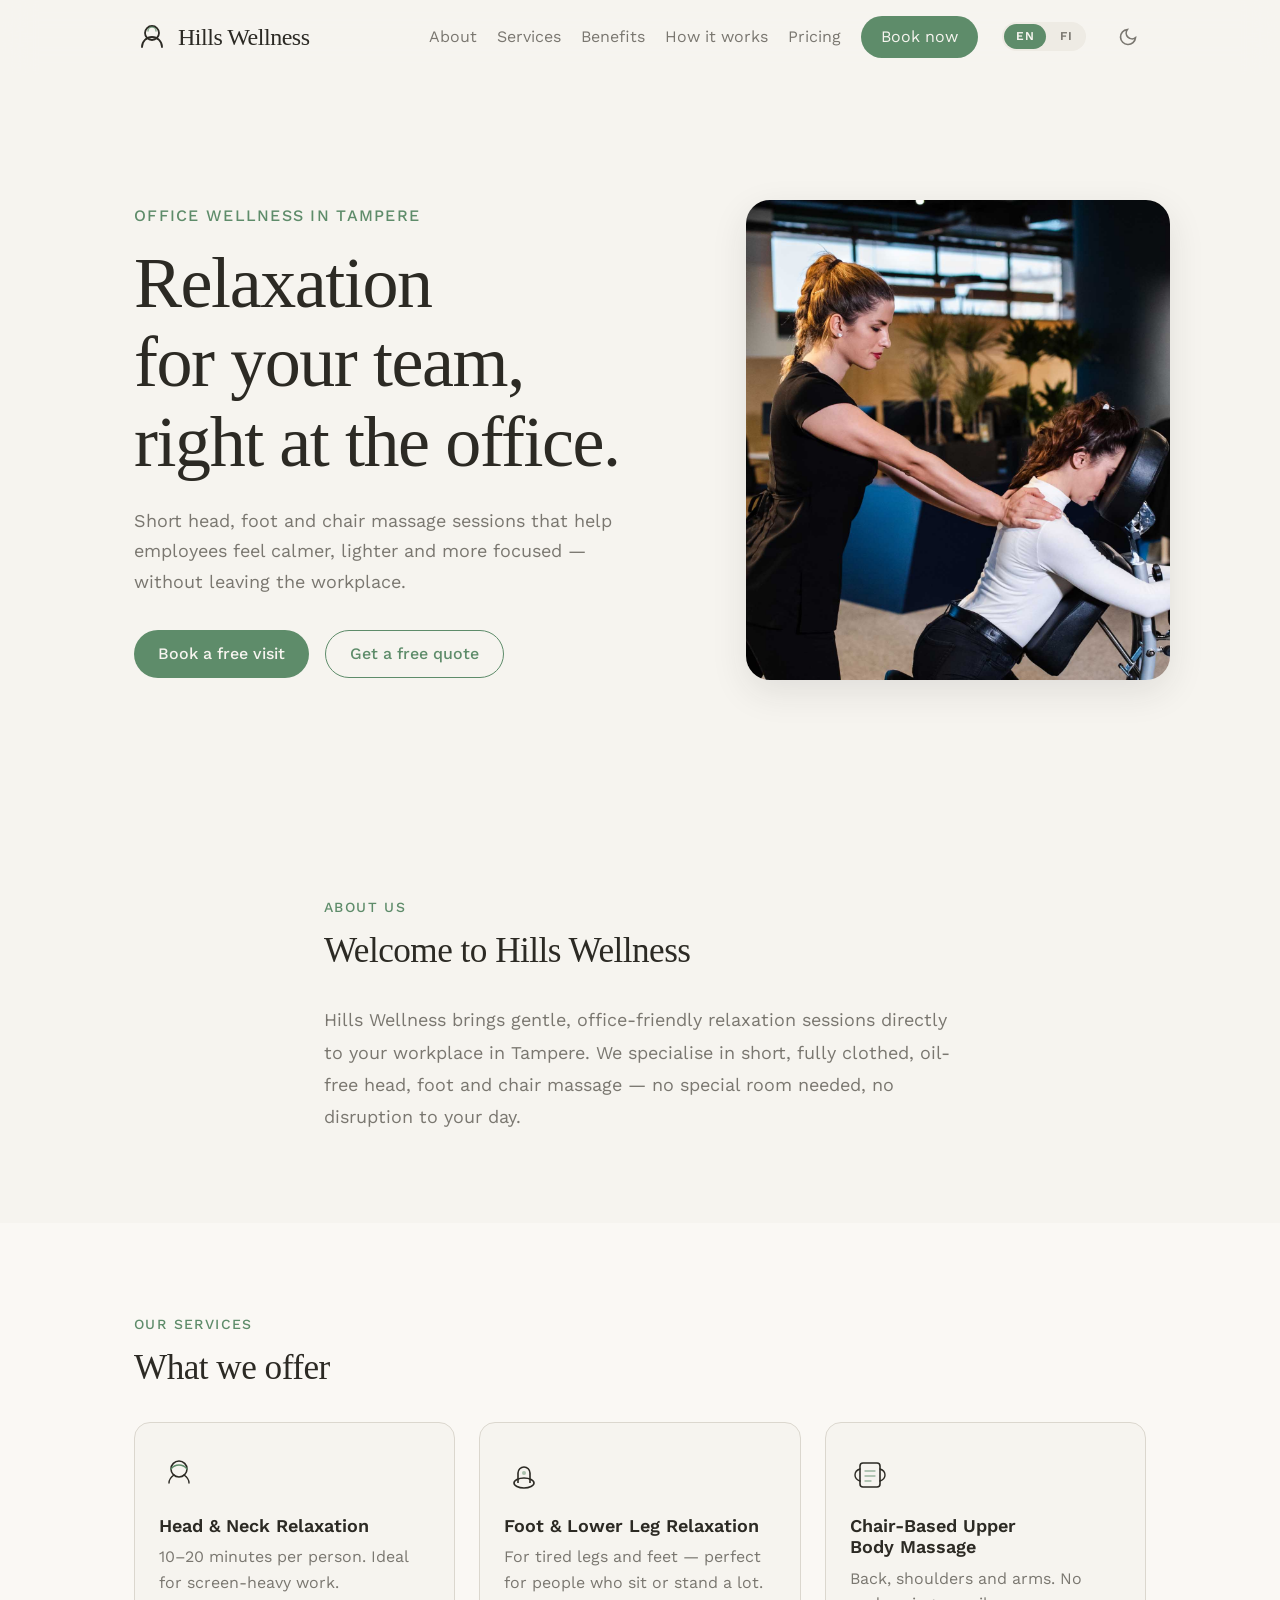
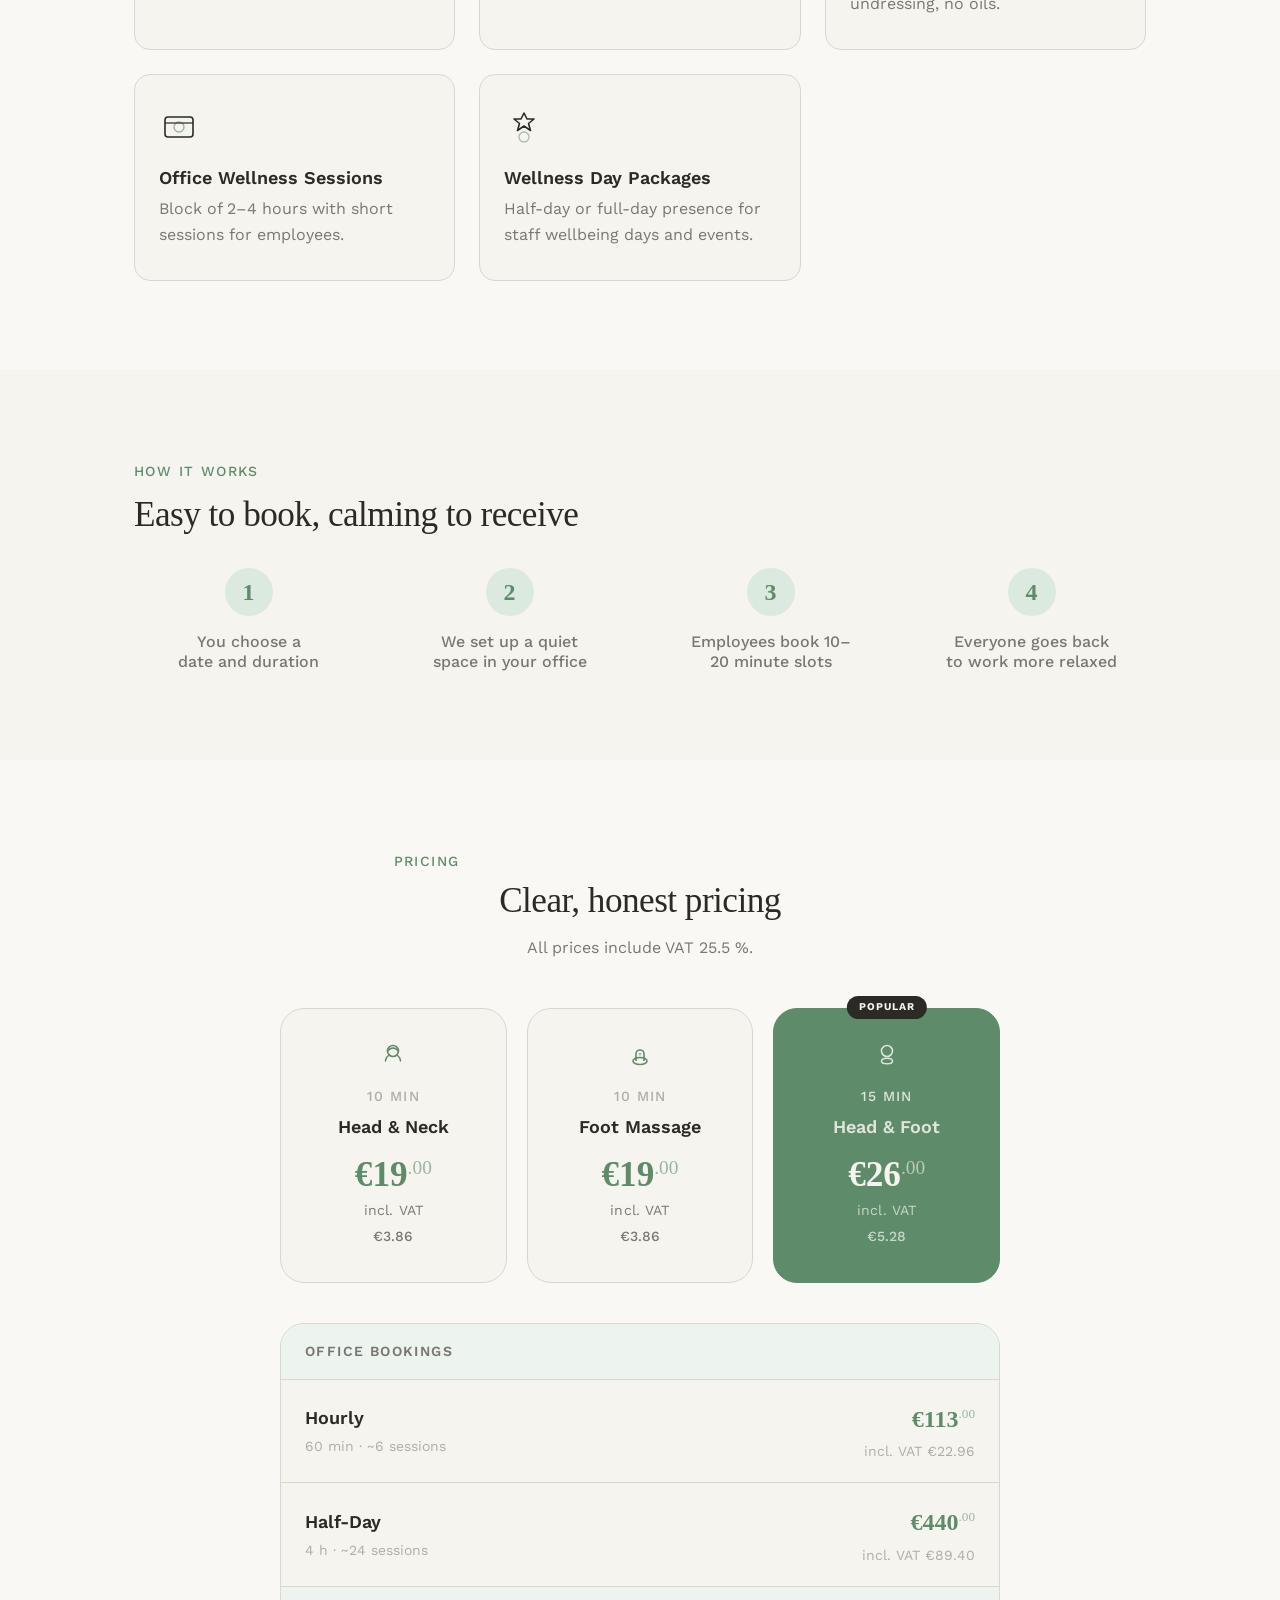
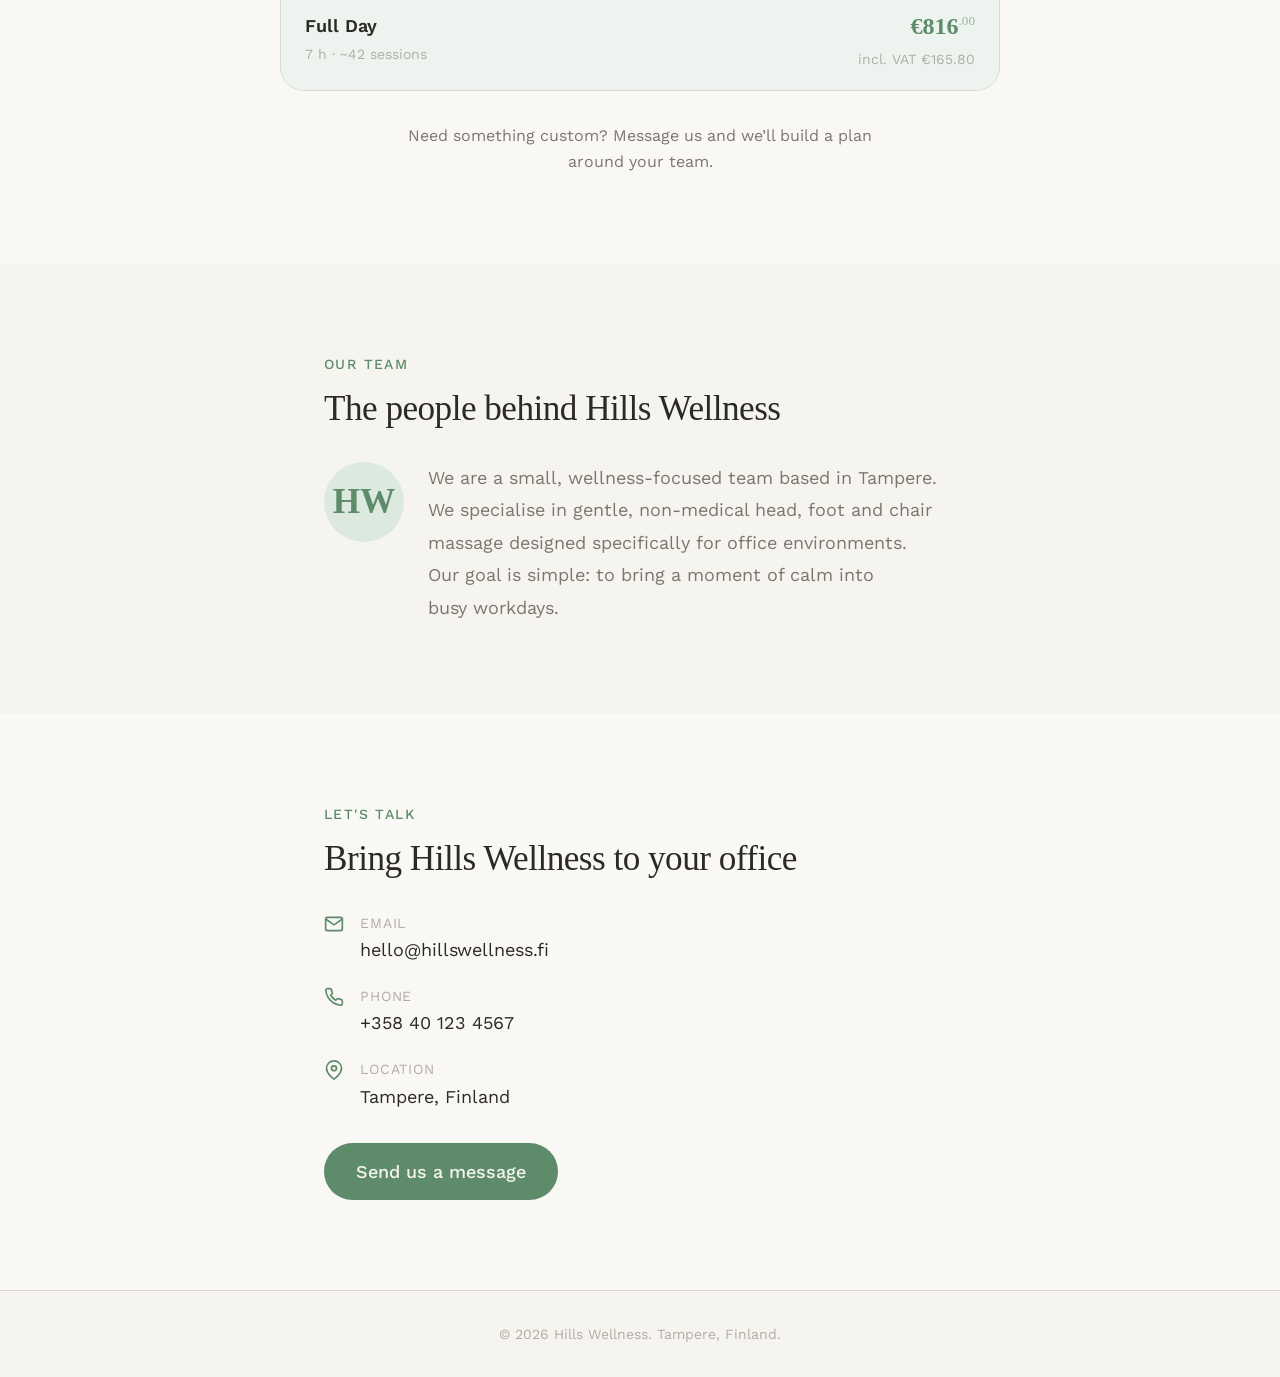
==== index.html @ 76f3528c "Add VAT breakdown amounts to pricing section" ====
<!DOCTYPE html>
<html lang="en">
<head>
  <meta charset="UTF-8">
  <meta name="viewport" content="width=device-width, initial-scale=1.0">
  <title>Hills Wellness — Office Massage in Tampere</title>
  <meta name="description" content="On-site head, foot and chair massage for offices in Tampere. Short, oil-free relaxation sessions that fit into the workday.">

  <!-- Open Graph -->
  <meta property="og:title" content="Hills Wellness — Office Massage in Tampere">
  <meta property="og:description" content="Short head, foot and chair massage sessions that help employees feel calmer, lighter and more focused.">
  <meta property="og:type" content="website">

  <!-- Fonts: Zodiak (display, organic/wellness) + Work Sans (body, clean) -->
  <link href="https://api.fontshare.com/v2/css?f[]=zodiak@400,500,600,700&display=swap" rel="stylesheet">
  <link rel="preconnect" href="https://fonts.googleapis.com">
  <link rel="preconnect" href="https://fonts.gstatic.com" crossorigin>
  <link href="https://fonts.googleapis.com/css2?family=Work+Sans:wght@300;400;500;600&display=swap" rel="stylesheet">

  <link rel="stylesheet" href="style.css">
</head>
<body>

  <!-- ═══════════════════════════════════════ NAV ═══════════════════════════════════════ -->
  <header class="header" id="header">
    <nav class="nav">
      <a href="#" class="logo" aria-label="Hills Wellness home">
        <!-- SVG Logo: stylised hands cradling a leaf/head silhouette -->
        <svg width="36" height="36" viewBox="0 0 36 36" fill="none" xmlns="http://www.w3.org/2000/svg" aria-hidden="true">
          <circle cx="18" cy="14" r="7" stroke="currentColor" stroke-width="1.8"/>
          <path d="M8 28c0-5.5 4.5-10 10-10s10 4.5 10 10" stroke="currentColor" stroke-width="1.8" stroke-linecap="round"/>
          <path d="M14 12c0-2.2 1.8-4 4-4s4 1.8 4 4" stroke="var(--color-accent)" stroke-width="1.5" stroke-linecap="round" opacity="0.7"/>
        </svg>
        <span class="logo-text">Hills Wellness</span>
      </a>
      <div class="nav-links" id="navLinks">
        <a href="#about" data-i18n="nav.about">About</a>
        <a href="#services" data-i18n="nav.services">Services</a>
        <a href="benefits.html" data-i18n="nav.benefits">Benefits</a>
        <a href="#how" data-i18n="nav.how">How it works</a>
        <a href="#pricing" data-i18n="nav.pricing">Pricing</a>
        <a href="#contact" class="nav-cta" data-i18n="nav.cta">Book now</a>
      </div>
      <!-- Language toggle -->
      <div class="lang-toggle" aria-label="Language">
        <button class="lang-btn lang-btn--active" data-lang="en">EN</button>
        <button class="lang-btn" data-lang="fi">FI</button>
      </div>
      <button class="theme-toggle" data-theme-toggle aria-label="Switch to dark mode">
        <svg width="20" height="20" viewBox="0 0 24 24" fill="none" stroke="currentColor" stroke-width="2"><path d="M21 12.79A9 9 0 1 1 11.21 3 7 7 0 0 0 21 12.79z"/></svg>
      </button>
      <button class="mobile-toggle" id="mobileToggle" aria-label="Open menu" aria-expanded="false">
        <span></span><span></span><span></span>
      </button>
    </nav>
  </header>

  <main>

    <!-- ═══════════════════════════════════════ HERO ═══════════════════════════════════════ -->
    <section class="hero" id="hero">
      <div class="hero-content">
        <p class="hero-tag" data-i18n="hero.tag">Office wellness in Tampere</p>
        <h1 class="hero-headline" data-i18n="hero.headline">Relaxation for your team,<br> right at the office.</h1>
        <p class="hero-sub" data-i18n="hero.sub">Short head, foot and chair massage sessions that help employees feel calmer, lighter and more focused — without leaving the workplace.</p>
        <div class="hero-buttons">
          <a href="#contact" class="btn btn-primary" data-i18n="hero.book">Book a free visit</a>
          <a href="#contact" class="btn btn-secondary" data-i18n="hero.offer">Get a free quote</a>
        </div>
      </div>
      <div class="hero-visual">
        <img src="hero.jpg" alt="Relaxed person receiving a calming head massage" class="hero-img" width="600" height="600">
      </div>
    </section>

    <!-- ═══════════════════════════════════════ ABOUT ═══════════════════════════════════════ -->
    <section class="section about" id="about">
      <div class="container container--narrow">
        <p class="section-tag" data-i18n="about.tag">About us</p>
        <h2 class="section-title" data-i18n="about.title">Welcome to Hills Wellness</h2>
        <p class="about-text" data-i18n="about.text">Hills Wellness brings gentle, office-friendly relaxation sessions directly to your workplace in Tampere. We specialise in short, fully clothed, oil-free head, foot and chair massage — no special room needed, no disruption to your day.</p>
      </div>
    </section>

    <!-- ═══════════════════════════════════════ SERVICES ═══════════════════════════════════ -->
    <section class="section services" id="services">
      <div class="container">
        <p class="section-tag" data-i18n="services.tag">Our services</p>
        <h2 class="section-title" data-i18n="services.title">What we offer</h2>
        <div class="services-grid">

          <div class="service-card">
            <div class="service-icon">
              <svg width="40" height="40" viewBox="0 0 40 40" fill="none"><circle cx="20" cy="14" r="8" stroke="currentColor" stroke-width="1.6"/><path d="M12 14c0 0 3-4 8-4s8 4 8 4" stroke="var(--color-accent)" stroke-width="1.4" stroke-linecap="round"/><path d="M15 20c-3 2-5 5-5 8" stroke="currentColor" stroke-width="1.4" stroke-linecap="round"/><path d="M25 20c3 2 5 5 5 8" stroke="currentColor" stroke-width="1.4" stroke-linecap="round"/></svg>
            </div>
            <h3 data-i18n="svc.head.title">Head &amp; Neck Relaxation</h3>
            <p data-i18n="svc.head.desc">10–20 minutes per person. Ideal for screen-heavy work.</p>
          </div>

          <div class="service-card">
            <div class="service-icon">
              <svg width="40" height="40" viewBox="0 0 40 40" fill="none"><ellipse cx="20" cy="28" rx="10" ry="5" stroke="currentColor" stroke-width="1.6"/><path d="M14 28V18c0-3.3 2.7-6 6-6s6 2.7 6 6v10" stroke="currentColor" stroke-width="1.6"/><circle cx="20" cy="18" r="2" fill="var(--color-accent)" opacity="0.5"/></svg>
            </div>
            <h3 data-i18n="svc.foot.title">Foot &amp; Lower Leg Relaxation</h3>
            <p data-i18n="svc.foot.desc">For tired legs and feet — perfect for people who sit or stand a lot.</p>
          </div>

          <div class="service-card">
            <div class="service-icon">
              <svg width="40" height="40" viewBox="0 0 40 40" fill="none"><rect x="10" y="8" width="20" height="24" rx="3" stroke="currentColor" stroke-width="1.6"/><path d="M15 16h10M15 21h10M15 26h6" stroke="var(--color-accent)" stroke-width="1.3" stroke-linecap="round" opacity="0.6"/><path d="M10 14c-3 1-5 3-5 6s2 5 5 6" stroke="currentColor" stroke-width="1.4" stroke-linecap="round"/><path d="M30 14c3 1 5 3 5 6s-2 5-5 6" stroke="currentColor" stroke-width="1.4" stroke-linecap="round"/></svg>
            </div>
            <h3 data-i18n="svc.chair.title">Chair-Based Upper Body Massage</h3>
            <p data-i18n="svc.chair.desc">Back, shoulders and arms. No undressing, no oils.</p>
          </div>

          <div class="service-card">
            <div class="service-icon">
              <svg width="40" height="40" viewBox="0 0 40 40" fill="none"><rect x="6" y="10" width="28" height="20" rx="3" stroke="currentColor" stroke-width="1.6"/><circle cx="20" cy="20" r="5" stroke="var(--color-accent)" stroke-width="1.4" opacity="0.6"/><path d="M6 16h28" stroke="currentColor" stroke-width="1.2"/></svg>
            </div>
            <h3 data-i18n="svc.office.title">Office Wellness Sessions</h3>
            <p data-i18n="svc.office.desc">Block of 2–4 hours with short sessions for employees.</p>
          </div>

          <div class="service-card">
            <div class="service-icon">
              <svg width="40" height="40" viewBox="0 0 40 40" fill="none"><path d="M20 6l3 6h7l-5.5 4.5 2 7L20 19l-6.5 4.5 2-7L10 12h7l3-6z" stroke="currentColor" stroke-width="1.6" stroke-linejoin="round"/><circle cx="20" cy="30" r="5" stroke="var(--color-accent)" stroke-width="1.4" opacity="0.5"/></svg>
            </div>
            <h3 data-i18n="svc.day.title">Wellness Day Packages</h3>
            <p data-i18n="svc.day.desc">Half-day or full-day presence for staff wellbeing days and events.</p>
          </div>

        </div>
      </div>
    </section>

    <!-- ═══════════════════════════════════════ HOW IT WORKS ═══════════════════════════════ -->
    <section class="section how" id="how">
      <div class="container">
        <p class="section-tag" data-i18n="how.tag">How it works</p>
        <h2 class="section-title" data-i18n="how.title">Easy to book, calming to receive</h2>
        <div class="steps">
          <div class="step">
            <span class="step-number">1</span>
            <h3 data-i18n="how.step1">You choose a date and duration</h3>
          </div>
          <div class="step">
            <span class="step-number">2</span>
            <h3 data-i18n="how.step2">We set up a quiet space in your office</h3>
          </div>
          <div class="step">
            <span class="step-number">3</span>
            <h3 data-i18n="how.step3">Employees book 10–20 minute slots</h3>
          </div>
          <div class="step">
            <span class="step-number">4</span>
            <h3 data-i18n="how.step4">Everyone goes back to work more relaxed</h3>
          </div>
        </div>
      </div>
    </section>

    <!-- ═══════════════════════════════════════ PRICING ═══════════════════════════════════ -->
    <section class="section pricing" id="pricing">
      <div class="container">
        <div class="pricing-header">
          <p class="section-tag" data-i18n="pricing.tag">Pricing</p>
          <h2 class="section-title" data-i18n="pricing.title">Clear, honest pricing</h2>
          <p class="pricing-intro" data-i18n="pricing.intro">All prices include VAT&nbsp;25.5&nbsp;%.</p>
        </div>

        <!-- Session cards -->
        <div class="pricing-sessions">
          <div class="session-card">
            <div class="session-icon">
              <svg width="28" height="28" viewBox="0 0 28 28" fill="none"><circle cx="14" cy="10" r="5.5" stroke="currentColor" stroke-width="1.6"/><path d="M9 10c0 0 2-3 5-3s5 3 5 3" stroke="var(--color-accent)" stroke-width="1.3" stroke-linecap="round"/><path d="M10 14c-2 1.5-3.5 3.5-3.5 6" stroke="currentColor" stroke-width="1.4" stroke-linecap="round"/><path d="M18 14c2 1.5 3.5 3.5 3.5 6" stroke="currentColor" stroke-width="1.4" stroke-linecap="round"/></svg>
            </div>
            <p class="session-duration">10 min</p>
            <h3 class="session-name" data-i18n="pricing.headneck">Head &amp; Neck</h3>
            <div class="session-price">
              <span class="session-amount">&euro;19<span class="session-cents">.00</span></span>
              <span class="session-vat" data-i18n="pricing.vat.prefix">incl. VAT</span> <span class="session-vat-amount">&euro;3.86</span>
            </div>
          </div>

          <div class="session-card">
            <div class="session-icon">
              <svg width="28" height="28" viewBox="0 0 28 28" fill="none"><ellipse cx="14" cy="20" rx="7" ry="3.5" stroke="currentColor" stroke-width="1.6"/><path d="M10 20V13c0-2.2 1.8-4 4-4s4 1.8 4 4v7" stroke="currentColor" stroke-width="1.6"/><circle cx="14" cy="13" r="1.5" fill="var(--color-accent)" opacity="0.5"/></svg>
            </div>
            <p class="session-duration">10 min</p>
            <h3 class="session-name" data-i18n="pricing.foot">Foot Massage</h3>
            <div class="session-price">
              <span class="session-amount">&euro;19<span class="session-cents">.00</span></span>
              <span class="session-vat" data-i18n="pricing.vat.prefix">incl. VAT</span> <span class="session-vat-amount">&euro;3.86</span>
            </div>
          </div>

          <div class="session-card session-card--featured">
            <span class="session-badge" data-i18n="pricing.popular">Popular</span>
            <div class="session-icon">
              <svg width="28" height="28" viewBox="0 0 28 28" fill="none"><circle cx="14" cy="10" r="5.5" stroke="currentColor" stroke-width="1.6"/><ellipse cx="14" cy="20" rx="5.5" ry="2.8" stroke="currentColor" stroke-width="1.5"/><path d="M10 10c0-2.2 1.8-3 4-3" stroke="var(--color-accent)" stroke-width="1.3" stroke-linecap="round" opacity="0.7"/></svg>
            </div>
            <p class="session-duration">15 min</p>
            <h3 class="session-name" data-i18n="pricing.headfoot">Head &amp; Foot</h3>
            <div class="session-price">
              <span class="session-amount">&euro;26<span class="session-cents">.00</span></span>
              <span class="session-vat" data-i18n="pricing.vat.prefix">incl. VAT</span> <span class="session-vat-amount">&euro;5.28</span>
            </div>
          </div>
        </div>

        <!-- Package blocks -->
        <div class="pricing-packages">
          <p class="packages-label" data-i18n="pricing.packages.label">Office Bookings</p>
          <div class="packages-row">
            <div class="package-item">
              <div class="package-left">
                <p class="package-name" data-i18n="pricing.hourly">Hourly</p>
                <p class="package-meta">60 min &middot; <span data-i18n="pricing.hourly.desc">~6 sessions</span></p>
              </div>
              <div class="package-price-wrap">
                <p class="package-price">&euro;113<span class="session-cents">.00</span></p>
                <p class="package-vat"><span data-i18n="pricing.vat.prefix">incl. VAT</span> &euro;22.96</p>
              </div>
            </div>
            <div class="package-item">
              <div class="package-left">
                <p class="package-name" data-i18n="pricing.halfday">Half-Day</p>
                <p class="package-meta">4 h &middot; <span data-i18n="pricing.halfday.desc">~24 sessions</span></p>
              </div>
              <div class="package-price-wrap">
                <p class="package-price">&euro;440<span class="session-cents">.00</span></p>
                <p class="package-vat"><span data-i18n="pricing.vat.prefix">incl. VAT</span> &euro;89.40</p>
              </div>
            </div>
            <div class="package-item package-item--highlight">
              <div class="package-left">
                <p class="package-name" data-i18n="pricing.fullday">Full Day</p>
                <p class="package-meta">7 h &middot; <span data-i18n="pricing.fullday.desc">~42 sessions</span></p>
              </div>
              <div class="package-price-wrap">
                <p class="package-price">&euro;816<span class="session-cents">.00</span></p>
                <p class="package-vat"><span data-i18n="pricing.vat.prefix">incl. VAT</span> &euro;165.80</p>
              </div>
            </div>
          </div>
        </div>

        <p class="pricing-note" data-i18n="pricing.note">Need something custom? Get in touch and we’ll work out a plan for your team.</p>
      </div>
    </section>

    <!-- ═══════════════════════════════════════ ABOUT KRISHAN ═══════════════════════════════ -->
    <section class="section krishan" id="krishan">
      <div class="container container--narrow">
        <p class="section-tag" data-i18n="krishan.tag">Our team</p>
        <h2 class="section-title" data-i18n="krishan.title">The people behind Hills Wellness</h2>
        <div class="krishan-content">
          <div class="krishan-avatar">
            <div class="avatar-placeholder">HW</div>
          </div>
          <p class="krishan-text" data-i18n="krishan.text">We are a small, wellness-focused team based in Tampere. We specialise in gentle, non-medical head, foot and chair massage designed specifically for office environments. Our goal is simple: to bring a moment of calm into busy workdays.</p>
        </div>
      </div>
    </section>

    <!-- ═══════════════════════════════════════ CONTACT ═══════════════════════════════════ -->
    <section class="section contact" id="contact">
      <div class="container container--narrow">
        <p class="section-tag" data-i18n="contact.tag">Let's talk</p>
        <h2 class="section-title" data-i18n="contact.title">Bring Hills Wellness to your office</h2>
        <div class="contact-grid">
          <div class="contact-info">
            <div class="contact-item">
              <svg width="20" height="20" viewBox="0 0 24 24" fill="none" stroke="currentColor" stroke-width="2"><path d="M4 4h16c1.1 0 2 .9 2 2v12c0 1.1-.9 2-2 2H4c-1.1 0-2-.9-2-2V6c0-1.1.9-2 2-2z"/><polyline points="22,6 12,13 2,6"/></svg>
              <div>
                <p class="contact-label" data-i18n="contact.email">Email</p>
                <a href="mailto:hello@hillswellness.fi" class="contact-value">hello@hillswellness.fi</a>
              </div>
            </div>
            <div class="contact-item">
              <svg width="20" height="20" viewBox="0 0 24 24" fill="none" stroke="currentColor" stroke-width="2"><path d="M22 16.92v3a2 2 0 01-2.18 2 19.79 19.79 0 01-8.63-3.07 19.5 19.5 0 01-6-6 19.79 19.79 0 01-3.07-8.67A2 2 0 014.11 2h3a2 2 0 012 1.72 12.84 12.84 0 00.7 2.81 2 2 0 01-.45 2.11L8.09 9.91a16 16 0 006 6l1.27-1.27a2 2 0 012.11-.45 12.84 12.84 0 002.81.7A2 2 0 0122 16.92z"/></svg>
              <div>
                <p class="contact-label" data-i18n="contact.phone">Phone</p>
                <a href="tel:+358401234567" class="contact-value">+358 40 123 4567</a>
              </div>
            </div>
            <div class="contact-item">
              <svg width="20" height="20" viewBox="0 0 24 24" fill="none" stroke="currentColor" stroke-width="2"><path d="M21 10c0 7-9 13-9 13s-9-6-9-13a9 9 0 0118 0z"/><circle cx="12" cy="10" r="3"/></svg>
              <div>
                <p class="contact-label" data-i18n="contact.location">Location</p>
                <p class="contact-value">Tampere, Finland</p>
              </div>
            </div>
          </div>
          <a href="mailto:hello@hillswellness.fi?subject=Hills%20Wellness%20Offer%20Request" class="btn btn-primary btn-large" data-i18n="contact.btn">Send us a message</a>
        </div>
      </div>
    </section>

  </main>

  <!-- ═══════════════════════════════════════ FOOTER ═══════════════════════════════════ -->
  <footer class="footer">
    <div class="container">
      <p data-i18n="footer.copy">&copy; 2026 Hills Wellness. Tampere, Finland.</p>
    </div>
  </footer>

  <script src="i18n.js"></script>
  <script>
    // Dark mode toggle
    (function(){
      const t = document.querySelector('[data-theme-toggle]');
      const r = document.documentElement;
      let d = matchMedia('(prefers-color-scheme:dark)').matches ? 'dark' : 'light';
      r.setAttribute('data-theme', d);
      if(t) t.addEventListener('click', () => {
        d = d === 'dark' ? 'light' : 'dark';
        r.setAttribute('data-theme', d);
        t.setAttribute('aria-label', 'Switch to ' + (d === 'dark' ? 'light' : 'dark') + ' mode');
        t.innerHTML = d === 'dark'
          ? '<svg width="20" height="20" viewBox="0 0 24 24" fill="none" stroke="currentColor" stroke-width="2"><circle cx="12" cy="12" r="5"/><path d="M12 1v2M12 21v2M4.22 4.22l1.42 1.42M18.36 18.36l1.42 1.42M1 12h2M21 12h2M4.22 19.78l1.42-1.42M18.36 5.64l1.42-1.42"/></svg>'
          : '<svg width="20" height="20" viewBox="0 0 24 24" fill="none" stroke="currentColor" stroke-width="2"><path d="M21 12.79A9 9 0 1 1 11.21 3 7 7 0 0 0 21 12.79z"/></svg>';
      });
    })();

    // Mobile menu
    const toggle = document.getElementById('mobileToggle');
    const links = document.getElementById('navLinks');
    toggle.addEventListener('click', () => {
      const open = links.classList.toggle('open');
      toggle.classList.toggle('active');
      toggle.setAttribute('aria-expanded', open);
    });
    // Close on link click
    links.querySelectorAll('a').forEach(a => a.addEventListener('click', () => {
      links.classList.remove('open');
      toggle.classList.remove('active');
      toggle.setAttribute('aria-expanded', 'false');
    }));

    // Header scroll effect
    let lastScroll = 0;
    const header = document.getElementById('header');
    window.addEventListener('scroll', () => {
      const y = window.scrollY;
      header.classList.toggle('header--scrolled', y > 40);
      header.classList.toggle('header--hidden', y > 400 && y > lastScroll);
      lastScroll = y;
    }, { passive: true });

    // Scroll reveal
    const observer = new IntersectionObserver((entries) => {
      entries.forEach(e => {
        if (e.isIntersecting) {
          e.target.classList.add('revealed');
          observer.unobserve(e.target);
        }
      });
    }, { threshold: 0.12 });
    document.querySelectorAll('.service-card, .step, .price-card, .contact-item, .krishan-content, .about-text, .hero-content, .hero-visual').forEach(el => observer.observe(el));
  </script>

</body>
</html>
---- style.css ----
/* ═══════════════════════════════════════════════════════════════════════
   WORKDAY WELLNESS — Calm, organic, wellness-inspired palette
   Display: Zodiak (Fontshare) · Body: Work Sans (Google Fonts)
   ═══════════════════════════════════════════════════════════════════════ */

/* ── Reset ────────────────────────────────────────────────────────── */
*, *::before, *::after { box-sizing: border-box; margin: 0; padding: 0; }

html {
  -webkit-font-smoothing: antialiased;
  -moz-osx-font-smoothing: grayscale;
  text-rendering: optimizeLegibility;
  scroll-behavior: smooth;
  scroll-padding-top: 5rem;
}

/* ── Design Tokens ────────────────────────────────────────────────── */
:root {
  --font-display: 'Zodiak', 'Georgia', serif;
  --font-body: 'Work Sans', 'Helvetica Neue', sans-serif;

  /* Fluid type */
  --text-xs:   clamp(0.75rem,  0.7rem  + 0.25vw, 0.875rem);
  --text-sm:   clamp(0.875rem, 0.8rem  + 0.35vw, 1rem);
  --text-base: clamp(1rem,     0.95rem + 0.25vw, 1.125rem);
  --text-lg:   clamp(1.125rem, 1rem    + 0.75vw, 1.5rem);
  --text-xl:   clamp(1.5rem,   1.2rem  + 1.25vw, 2.25rem);
  --text-2xl:  clamp(2rem,     1.2rem  + 2.5vw,  3.5rem);
  --text-hero: clamp(2.6rem,   0.8rem  + 5vw,    4.5rem);

  /* 4px spacing */
  --space-1:  0.25rem;
  --space-2:  0.5rem;
  --space-3:  0.75rem;
  --space-4:  1rem;
  --space-5:  1.25rem;
  --space-6:  1.5rem;
  --space-8:  2rem;
  --space-10: 2.5rem;
  --space-12: 3rem;
  --space-16: 4rem;
  --space-20: 5rem;
  --space-24: 6rem;
  --space-32: 8rem;

  --radius-sm: 0.375rem;
  --radius-md: 0.625rem;
  --radius-lg: 1rem;
  --radius-xl: 1.5rem;
  --radius-full: 9999px;

  --transition-interactive: 180ms cubic-bezier(0.16, 1, 0.3, 1);
  --content-narrow: 680px;
  --content-default: 1060px;
}

/* ── Light Mode (Warm cream + sage green accent) ────────────────── */
:root, [data-theme="light"] {
  --color-bg:       #f6f4ef;
  --color-surface:  #faf8f4;
  --color-surface-2:#eeebe4;
  --color-border:   #dbd7ce;
  --color-text:     #2c2a24;
  --color-text-muted:#7a7770;
  --color-text-faint:#b0ada6;
  --color-accent:   #5e8c6a;
  --color-accent-hover:#4a7355;
  --color-accent-light: #dce9df;
  --color-accent-subtle: #edf4ef;
  --color-text-inverse: #f6f4ef;

  --shadow-sm: 0 1px 3px rgba(44,42,36,0.06);
  --shadow-md: 0 4px 14px rgba(44,42,36,0.08);
  --shadow-lg: 0 12px 36px rgba(44,42,36,0.1);
}

/* ── Dark Mode ───────────────────────────────────────────────────── */
[data-theme="dark"] {
  --color-bg:       #1a1917;
  --color-surface:  #222120;
  --color-surface-2:#2a2928;
  --color-border:   #3a3937;
  --color-text:     #d9d6d0;
  --color-text-muted:#8a877f;
  --color-text-faint:#5c5a55;
  --color-accent:   #7eb88a;
  --color-accent-hover:#5e9e6c;
  --color-accent-light: #2d3a30;
  --color-accent-subtle: #252d27;
  --color-text-inverse: #1a1917;

  --shadow-sm: 0 1px 3px rgba(0,0,0,0.25);
  --shadow-md: 0 4px 14px rgba(0,0,0,0.35);
  --shadow-lg: 0 12px 36px rgba(0,0,0,0.45);
}

@media (prefers-color-scheme: dark) {
  :root:not([data-theme]) {
    --color-bg:       #1a1917;
    --color-surface:  #222120;
    --color-surface-2:#2a2928;
    --color-border:   #3a3937;
    --color-text:     #d9d6d0;
    --color-text-muted:#8a877f;
    --color-text-faint:#5c5a55;
    --color-accent:   #7eb88a;
    --color-accent-hover:#5e9e6c;
    --color-accent-light: #2d3a30;
    --color-accent-subtle: #252d27;
    --color-text-inverse: #1a1917;
    --shadow-sm: 0 1px 3px rgba(0,0,0,0.25);
    --shadow-md: 0 4px 14px rgba(0,0,0,0.35);
    --shadow-lg: 0 12px 36px rgba(0,0,0,0.45);
  }
}

/* ── Base ─────────────────────────────────────────────────────────── */
body {
  min-height: 100dvh;
  line-height: 1.6;
  font-family: var(--font-body);
  font-size: var(--text-base);
  color: var(--color-text);
  background-color: var(--color-bg);
}

img, picture, video, canvas, svg { display: block; max-width: 100%; height: auto; }
h1, h2, h3, h4 { text-wrap: balance; line-height: 1.2; font-family: var(--font-display); }
p, li { text-wrap: pretty; max-width: 65ch; }

::selection {
  background: var(--color-accent-light);
  color: var(--color-text);
}

:focus-visible {
  outline: 2px solid var(--color-accent);
  outline-offset: 3px;
  border-radius: var(--radius-sm);
}

a, button, [role="button"] {
  transition: color var(--transition-interactive),
              background var(--transition-interactive),
              border-color var(--transition-interactive),
              box-shadow var(--transition-interactive),
              transform var(--transition-interactive);
}

button { cursor: pointer; background: none; border: none; }

/* ── Layout ──────────────────────────────────────────────────────── */
.container {
  width: 100%;
  max-width: var(--content-default);
  margin: 0 auto;
  padding: 0 var(--space-6);
}

.container--narrow {
  max-width: var(--content-narrow);
}

.section {
  padding-block: clamp(var(--space-12), 7vw, var(--space-24));
}

/* ── Header ──────────────────────────────────────────────────────── */
.header {
  position: sticky;
  top: 0;
  z-index: 100;
  background: color-mix(in srgb, var(--color-bg) 88%, transparent);
  backdrop-filter: blur(16px);
  -webkit-backdrop-filter: blur(16px);
  border-bottom: 1px solid transparent;
  transition: transform 0.3s cubic-bezier(0.16, 1, 0.3, 1),
              box-shadow 0.3s cubic-bezier(0.16, 1, 0.3, 1),
              border-color 0.3s;
}

.header--scrolled {
  border-bottom-color: var(--color-border);
  box-shadow: var(--shadow-sm);
}

.header--hidden {
  transform: translateY(-100%);
}

.nav {
  max-width: var(--content-default);
  margin: 0 auto;
  padding: var(--space-4) var(--space-6);
  display: flex;
  align-items: center;
  gap: var(--space-6);
}

.logo {
  display: flex;
  align-items: center;
  gap: var(--space-2);
  text-decoration: none;
  color: var(--color-text);
  flex-shrink: 0;
}

.logo svg { color: var(--color-text); }

.logo-text {
  font-family: var(--font-display);
  font-size: var(--text-lg);
  font-weight: 500;
  letter-spacing: -0.02em;
}

.nav-links {
  display: flex;
  align-items: center;
  gap: var(--space-5);
  margin-left: auto;
}

.nav-links a {
  font-size: var(--text-sm);
  font-weight: 400;
  color: var(--color-text-muted);
  text-decoration: none;
  white-space: nowrap;
}

.nav-links a:hover {
  color: var(--color-text);
}

.nav-cta {
  background: var(--color-accent);
  color: var(--color-text-inverse) !important;
  padding: var(--space-2) var(--space-5);
  border-radius: var(--radius-full);
  font-weight: 500;
}

.nav-cta:hover {
  background: var(--color-accent-hover) !important;
}

/* ── Language Toggle ─────────────────────────────────────────────── */
.lang-toggle {
  display: flex;
  align-items: center;
  gap: 2px;
  background: var(--color-surface-2);
  border-radius: var(--radius-full);
  padding: 2px;
  flex-shrink: 0;
}

.lang-btn {
  font-family: var(--font-body);
  font-size: 0.75rem;
  font-weight: 600;
  letter-spacing: 0.04em;
  color: var(--color-text-muted);
  padding: var(--space-1) var(--space-3);
  border-radius: var(--radius-full);
  line-height: 1.4;
  white-space: nowrap;
}

.lang-btn:hover {
  color: var(--color-text);
}

.lang-btn--active {
  background: var(--color-accent);
  color: var(--color-text-inverse);
}

.lang-btn--active:hover {
  color: var(--color-text-inverse);
  background: var(--color-accent-hover);
}

.theme-toggle {
  padding: var(--space-2);
  color: var(--color-text-muted);
  border-radius: var(--radius-md);
  flex-shrink: 0;
}

.theme-toggle:hover { color: var(--color-text); background: var(--color-surface-2); }

.mobile-toggle {
  display: none;
  flex-direction: column;
  gap: 5px;
  padding: var(--space-2);
}

.mobile-toggle span {
  display: block;
  width: 22px;
  height: 2px;
  background: var(--color-text);
  border-radius: 2px;
  transition: 0.25s;
}

.mobile-toggle.active span:nth-child(1) { transform: rotate(45deg) translate(5px, 5px); }
.mobile-toggle.active span:nth-child(2) { opacity: 0; }
.mobile-toggle.active span:nth-child(3) { transform: rotate(-45deg) translate(5px, -5px); }

/* ── Hero ─────────────────────────────────────────────────────────── */
.hero {
  min-height: 80vh;
  display: flex;
  align-items: center;
  padding: clamp(var(--space-16), 10vw, var(--space-32)) var(--space-6);
  max-width: var(--content-default);
  margin: 0 auto;
  position: relative;
}

.hero-content {
  max-width: 640px;
  opacity: 0;
  transform: translateY(24px);
  transition: opacity 0.7s cubic-bezier(0.16, 1, 0.3, 1), transform 0.7s cubic-bezier(0.16, 1, 0.3, 1);
}

.hero-content.revealed {
  opacity: 1;
  transform: translateY(0);
}

.hero-tag {
  font-size: var(--text-sm);
  font-weight: 500;
  color: var(--color-accent);
  text-transform: uppercase;
  letter-spacing: 0.08em;
  margin-bottom: var(--space-4);
}

.hero-headline {
  font-size: var(--text-hero);
  font-weight: 500;
  letter-spacing: -0.02em;
  line-height: 1.1;
  margin-bottom: var(--space-6);
  color: var(--color-text);
}

.hero-sub {
  font-size: var(--text-base);
  color: var(--color-text-muted);
  line-height: 1.7;
  margin-bottom: var(--space-8);
  max-width: 520px;
}

.hero-buttons {
  display: flex;
  gap: var(--space-4);
  flex-wrap: wrap;
}

.hero-visual {
  position: absolute;
  right: 0;
  top: 50%;
  transform: translateY(-50%);
  width: 40%;
  aspect-ratio: 4 / 5;
  max-height: 480px;
  opacity: 0;
  transition: opacity 1s 0.3s;
}

.hero-visual.revealed { opacity: 1; }

.hero-img {
  width: 100%;
  height: 100%;
  object-fit: cover;
  border-radius: var(--radius-xl);
  box-shadow: var(--shadow-lg);
}

[data-theme="dark"] .hero-img {
  opacity: 0.85;
  filter: brightness(0.9);
}

/* ── Buttons ──────────────────────────────────────────────────────── */
.btn {
  display: inline-flex;
  align-items: center;
  justify-content: center;
  text-decoration: none;
  font-size: var(--text-sm);
  font-weight: 500;
  border-radius: var(--radius-full);
  padding: var(--space-3) var(--space-6);
  line-height: 1.4;
  white-space: nowrap;
}

.btn-primary {
  background: var(--color-accent);
  color: var(--color-text-inverse);
}

.btn-primary:hover {
  background: var(--color-accent-hover);
  transform: translateY(-1px);
  box-shadow: var(--shadow-md);
}

.btn-secondary {
  background: transparent;
  color: var(--color-accent);
  border: 1.5px solid var(--color-accent);
}

.btn-secondary:hover {
  background: var(--color-accent-subtle);
}

.btn-large {
  padding: var(--space-4) var(--space-8);
  font-size: var(--text-base);
}

/* ── Section Common ──────────────────────────────────────────────── */
.section-tag {
  font-size: var(--text-xs);
  font-weight: 500;
  color: var(--color-accent);
  text-transform: uppercase;
  letter-spacing: 0.1em;
  margin-bottom: var(--space-3);
}

.section-title {
  font-size: var(--text-xl);
  font-weight: 500;
  margin-bottom: var(--space-8);
  letter-spacing: -0.015em;
}

/* ── About ────────────────────────────────────────────────────────── */
.about-text {
  font-size: var(--text-base);
  color: var(--color-text-muted);
  line-height: 1.8;
  opacity: 0;
  transform: translateY(20px);
  transition: opacity 0.6s, transform 0.6s;
}

.about-text.revealed { opacity: 1; transform: translateY(0); }

/* ── Services ─────────────────────────────────────────────────────── */
.services {
  background: var(--color-surface);
}

.services-grid {
  display: grid;
  grid-template-columns: repeat(auto-fit, minmax(260px, 1fr));
  gap: var(--space-6);
}

.service-card {
  background: var(--color-bg);
  border: 1px solid var(--color-border);
  border-radius: var(--radius-lg);
  padding: var(--space-8) var(--space-6);
  opacity: 0;
  transform: translateY(20px);
  transition: opacity 0.5s, transform 0.5s, box-shadow 0.25s;
}

.service-card.revealed {
  opacity: 1;
  transform: translateY(0);
}

.service-card:nth-child(2).revealed { transition-delay: 0.08s; }
.service-card:nth-child(3).revealed { transition-delay: 0.16s; }
.service-card:nth-child(4).revealed { transition-delay: 0.24s; }
.service-card:nth-child(5).revealed { transition-delay: 0.32s; }

.service-card:hover {
  box-shadow: var(--shadow-md);
}

.service-icon {
  margin-bottom: var(--space-5);
  color: var(--color-text);
}

.service-card h3 {
  font-family: var(--font-body);
  font-size: var(--text-base);
  font-weight: 600;
  margin-bottom: var(--space-2);
}

.service-card p {
  font-size: var(--text-sm);
  color: var(--color-text-muted);
  line-height: 1.6;
}

/* ── How It Works ─────────────────────────────────────────────────── */
.steps {
  display: grid;
  grid-template-columns: repeat(auto-fit, minmax(200px, 1fr));
  gap: var(--space-8);
  counter-reset: step;
}

.step {
  text-align: center;
  opacity: 0;
  transform: translateY(16px);
  transition: opacity 0.5s, transform 0.5s;
}

.step.revealed {
  opacity: 1;
  transform: translateY(0);
}

.step:nth-child(2).revealed { transition-delay: 0.1s; }
.step:nth-child(3).revealed { transition-delay: 0.2s; }
.step:nth-child(4).revealed { transition-delay: 0.3s; }

.step-number {
  display: inline-flex;
  align-items: center;
  justify-content: center;
  width: 48px;
  height: 48px;
  border-radius: 50%;
  background: var(--color-accent-light);
  color: var(--color-accent);
  font-family: var(--font-display);
  font-size: var(--text-lg);
  font-weight: 600;
  margin-bottom: var(--space-4);
}

.step h3 {
  font-family: var(--font-body);
  font-size: var(--text-sm);
  font-weight: 500;
  color: var(--color-text-muted);
  max-width: 200px;
  margin: 0 auto;
}

/* ── Pricing ──────────────────────────────────────────────────────── */
.pricing {
  background: var(--color-surface);
}

.pricing-header {
  text-align: center;
  margin-bottom: var(--space-12);
}

.pricing-header .section-tag { margin-bottom: var(--space-2); }

.pricing-header .section-title { margin-bottom: var(--space-3); }

.pricing-intro {
  font-size: var(--text-sm);
  color: var(--color-text-muted);
  max-width: none;
}

/* Session cards — 3 per row */
.pricing-sessions {
  display: grid;
  grid-template-columns: repeat(3, 1fr);
  gap: var(--space-5);
  max-width: 720px;
  margin: 0 auto var(--space-10);
}

.session-card {
  background: var(--color-bg);
  border: 1px solid var(--color-border);
  border-radius: var(--radius-xl);
  padding: var(--space-8) var(--space-6);
  text-align: center;
  display: flex;
  flex-direction: column;
  align-items: center;
  gap: var(--space-2);
  position: relative;
  transition: box-shadow var(--transition-interactive), transform var(--transition-interactive);
}

.session-card:hover {
  box-shadow: var(--shadow-md);
  transform: translateY(-2px);
}

.session-card--featured {
  background: var(--color-accent);
  border-color: var(--color-accent);
  color: var(--color-text-inverse);
}

.session-card--featured .session-name,
.session-card--featured .session-duration {
  color: color-mix(in srgb, var(--color-text-inverse) 85%, transparent);
}

.session-badge {
  position: absolute;
  top: -13px;
  left: 50%;
  transform: translateX(-50%);
  background: var(--color-text);
  color: var(--color-text-inverse);
  font-size: 0.65rem;
  font-weight: 700;
  letter-spacing: 0.1em;
  text-transform: uppercase;
  padding: 3px var(--space-3);
  border-radius: var(--radius-full);
  white-space: nowrap;
}

.session-icon {
  color: var(--color-accent);
  margin-bottom: var(--space-2);
}

.session-card--featured .session-icon {
  color: var(--color-text-inverse);
  opacity: 0.85;
}

.session-duration {
  font-size: var(--text-xs);
  font-weight: 500;
  color: var(--color-text-faint);
  text-transform: uppercase;
  letter-spacing: 0.08em;
}

.session-name {
  font-family: var(--font-body);
  font-size: var(--text-base);
  font-weight: 600;
  color: var(--color-text);
  margin: 0;
}

.session-price {
  margin-top: var(--space-3);
}

.session-amount {
  font-family: var(--font-display);
  font-size: var(--text-xl);
  font-weight: 600;
  color: var(--color-accent);
  line-height: 1;
}

.session-card--featured .session-amount {
  color: var(--color-text-inverse);
}

.session-cents {
  font-size: 0.55em;
  font-weight: 500;
  opacity: 0.6;
  vertical-align: super;
  letter-spacing: 0;
}

.session-vat {
  display: block;
  font-size: var(--text-xs);
  color: var(--color-text-muted);
  margin-top: 4px;
  letter-spacing: 0.01em;
}

.session-vat-amount {
  font-size: var(--text-xs);
  color: var(--color-text-muted);
  font-weight: 500;
}

.session-card--featured .session-vat,
.session-card--featured .session-vat-amount {
  color: rgba(255,255,255,0.65);
}

/* Packages */
.pricing-packages {
  max-width: 720px;
  margin: 0 auto var(--space-8);
  background: var(--color-bg);
  border: 1px solid var(--color-border);
  border-radius: var(--radius-xl);
  overflow: hidden;
}

.packages-label {
  font-size: var(--text-xs);
  font-weight: 600;
  color: var(--color-text-muted);
  text-transform: uppercase;
  letter-spacing: 0.1em;
  padding: var(--space-4) var(--space-6);
  border-bottom: 1px solid var(--color-border);
  background: var(--color-accent-subtle);
  max-width: none;
}

.packages-row {
  display: flex;
  flex-direction: column;
}

.package-item {
  display: flex;
  align-items: center;
  justify-content: space-between;
  padding: var(--space-5) var(--space-6);
  border-bottom: 1px solid var(--color-border);
  transition: background var(--transition-interactive);
  gap: var(--space-4);
}

.package-item:last-child { border-bottom: none; }

.package-item:hover { background: var(--color-accent-subtle); }

.package-item--highlight {
  background: var(--color-accent-subtle);
}

.package-name {
  font-size: var(--text-base);
  font-weight: 600;
  color: var(--color-text);
  max-width: none;
  margin-bottom: 2px;
}

.package-meta {
  font-size: var(--text-xs);
  color: var(--color-text-faint);
  max-width: none;
}

.package-price-wrap {
  display: flex;
  flex-direction: column;
  align-items: flex-end;
  flex-shrink: 0;
  gap: 2px;
}

.package-price {
  font-family: var(--font-display);
  font-size: var(--text-lg);
  font-weight: 600;
  color: var(--color-accent);
  white-space: nowrap;
  max-width: none;
  margin: 0;
}

.package-vat {
  font-size: var(--text-xs);
  color: var(--color-text-faint);
  white-space: nowrap;
  max-width: none;
  margin: 0;
}

.pricing-note {
  font-size: var(--text-sm);
  color: var(--color-text-muted);
  text-align: center;
  max-width: 520px;
  margin: 0 auto;
}

/* Responsive pricing */
@media (max-width: 600px) {
  .pricing-sessions {
    grid-template-columns: 1fr;
    max-width: 320px;
  }
  .package-item {
    padding: var(--space-4) var(--space-5);
  }
}

/* ── Krishan ──────────────────────────────────────────────────────── */
.krishan-content {
  display: flex;
  align-items: flex-start;
  gap: var(--space-6);
  opacity: 0;
  transform: translateY(20px);
  transition: opacity 0.6s, transform 0.6s;
}

.krishan-content.revealed { opacity: 1; transform: translateY(0); }

.krishan-avatar { flex-shrink: 0; }

.avatar-placeholder {
  width: 80px;
  height: 80px;
  border-radius: 50%;
  background: var(--color-accent-light);
  color: var(--color-accent);
  display: flex;
  align-items: center;
  justify-content: center;
  font-family: var(--font-display);
  font-size: var(--text-xl);
  font-weight: 600;
}

.krishan-text {
  font-size: var(--text-base);
  color: var(--color-text-muted);
  line-height: 1.8;
}

/* ── Contact ──────────────────────────────────────────────────────── */
.contact {
  background: var(--color-surface);
}

.contact-grid {
  display: flex;
  flex-direction: column;
  gap: var(--space-8);
  align-items: flex-start;
}

.contact-info {
  display: flex;
  flex-direction: column;
  gap: var(--space-5);
}

.contact-item {
  display: flex;
  align-items: flex-start;
  gap: var(--space-4);
  opacity: 0;
  transform: translateY(12px);
  transition: opacity 0.5s, transform 0.5s;
}

.contact-item.revealed { opacity: 1; transform: translateY(0); }
.contact-item:nth-child(2).revealed { transition-delay: 0.08s; }
.contact-item:nth-child(3).revealed { transition-delay: 0.16s; }

.contact-item svg {
  flex-shrink: 0;
  color: var(--color-accent);
  margin-top: 2px;
}

.contact-label {
  font-size: var(--text-xs);
  color: var(--color-text-faint);
  text-transform: uppercase;
  letter-spacing: 0.06em;
  margin-bottom: 2px;
}

.contact-value {
  font-size: var(--text-base);
  color: var(--color-text);
  text-decoration: none;
}

a.contact-value:hover {
  color: var(--color-accent);
}

/* ── Footer ──────────────────────────────────────────────────────── */
.footer {
  padding: var(--space-8) var(--space-6);
  border-top: 1px solid var(--color-border);
  text-align: center;
}

.footer p {
  font-size: var(--text-xs);
  color: var(--color-text-faint);
  max-width: none;
}

/* ═══════════════════════════════════════════════════════════════════
   RESPONSIVE
   ═══════════════════════════════════════════════════════════════════ */

@media (max-width: 768px) {
  .nav-links {
    position: fixed;
    top: 0;
    right: 0;
    bottom: 0;
    width: 280px;
    background: var(--color-bg);
    border-left: 1px solid var(--color-border);
    flex-direction: column;
    align-items: flex-start;
    padding: var(--space-20) var(--space-6) var(--space-8);
    gap: var(--space-4);
    transform: translateX(100%);
    transition: transform 0.3s cubic-bezier(0.16, 1, 0.3, 1);
    z-index: 99;
  }

  .nav-links.open { transform: translateX(0); }

  .nav-links a {
    font-size: var(--text-base);
    padding: var(--space-2) 0;
    width: 100%;
  }

  .nav-cta {
    margin-top: var(--space-4);
    text-align: center;
    padding: var(--space-3) var(--space-6) !important;
    display: inline-block;
    width: auto;
  }

  .mobile-toggle { display: flex; }

  .hero {
    min-height: auto;
    padding: var(--space-12) var(--space-6) var(--space-16);
  }

  .hero-visual {
    display: none;
  }

  .hero-headline br { display: none; }

  .services-grid {
    grid-template-columns: 1fr;
  }

  .steps {
    grid-template-columns: 1fr 1fr;
    gap: var(--space-6);
  }

  .krishan-content {
    flex-direction: column;
    align-items: center;
    text-align: center;
  }
}

@media (max-width: 480px) {
  .steps {
    grid-template-columns: 1fr;
  }
}

/* ── Reduced motion ──────────────────────────────────────────────── */
@media (prefers-reduced-motion: reduce) {
  *, *::before, *::after {
    animation-duration: 0.01ms !important;
    animation-iteration-count: 1 !important;
    transition-duration: 0.01ms !important;
    scroll-behavior: auto !important;
  }
  .service-card, .step, .price-card, .contact-item,
  .krishan-content, .about-text, .hero-content, .hero-visual {
    opacity: 1 !important;
    transform: none !important;
  }
}
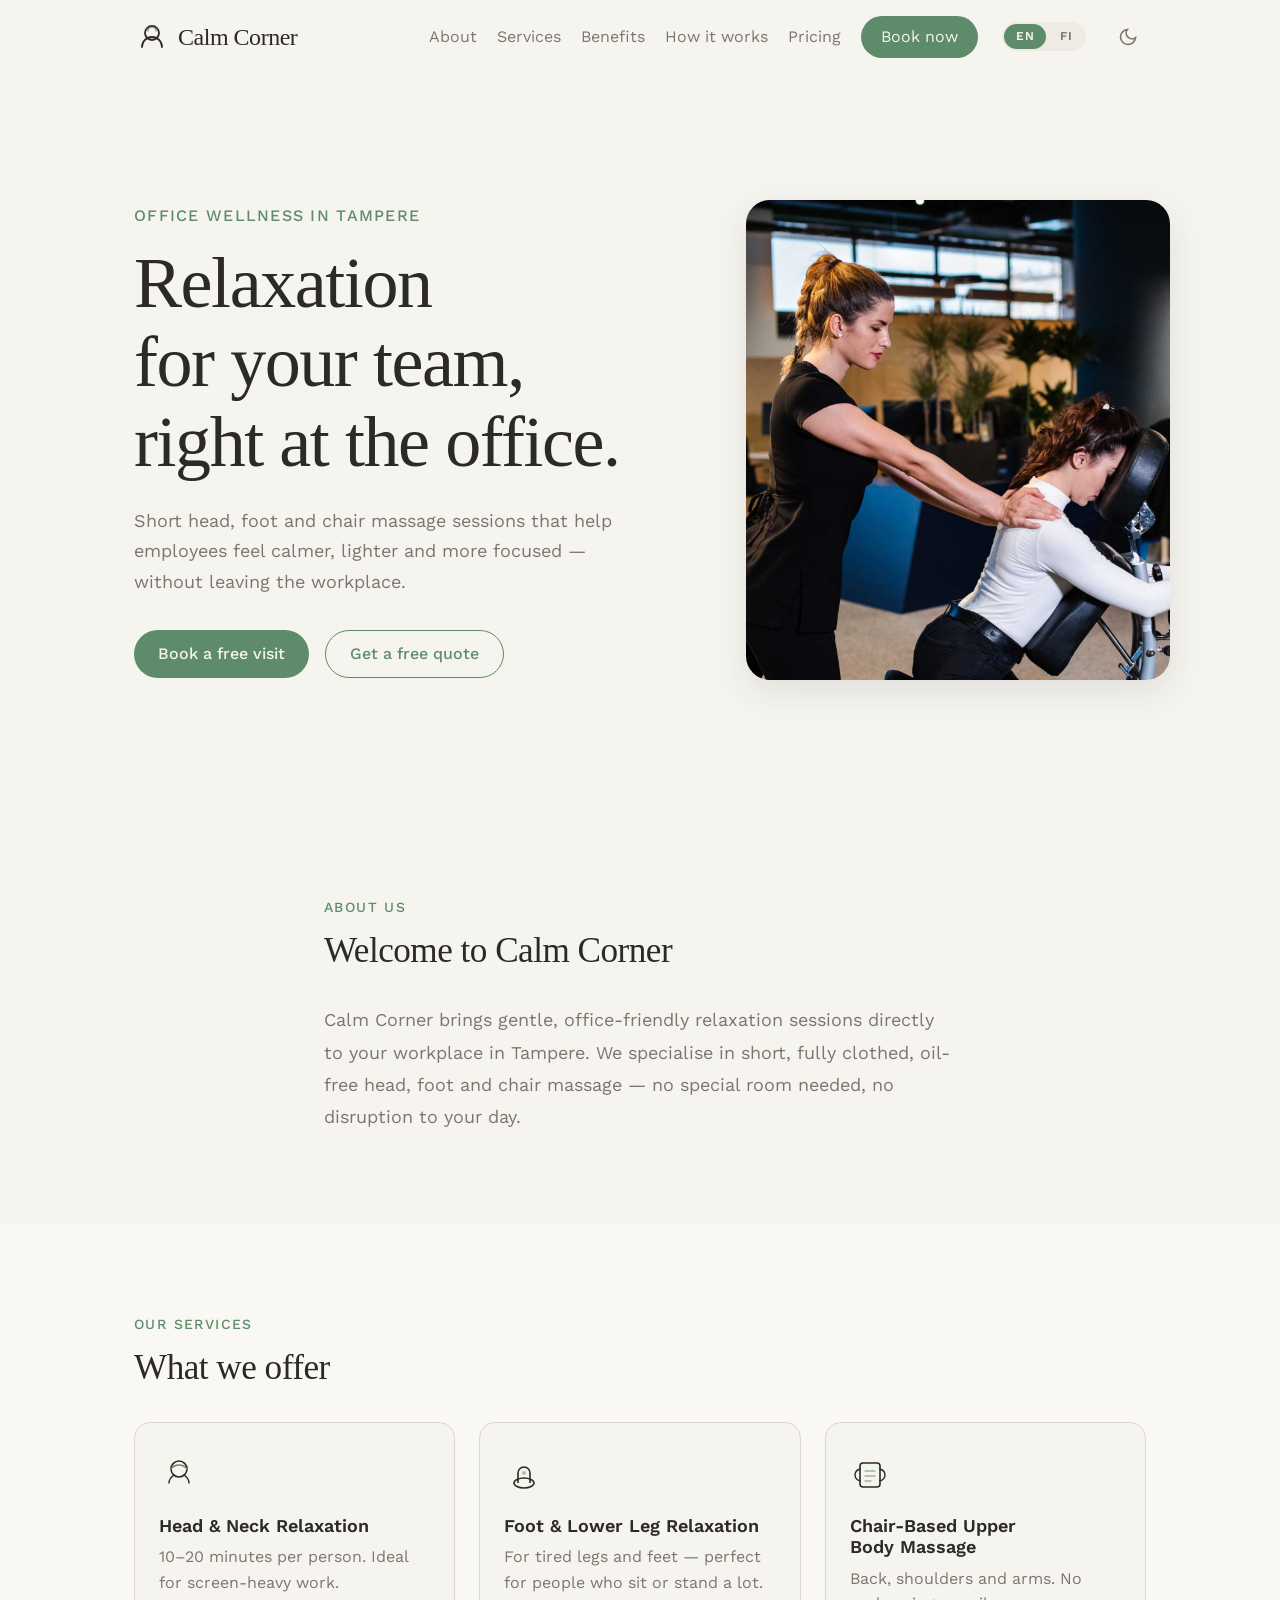
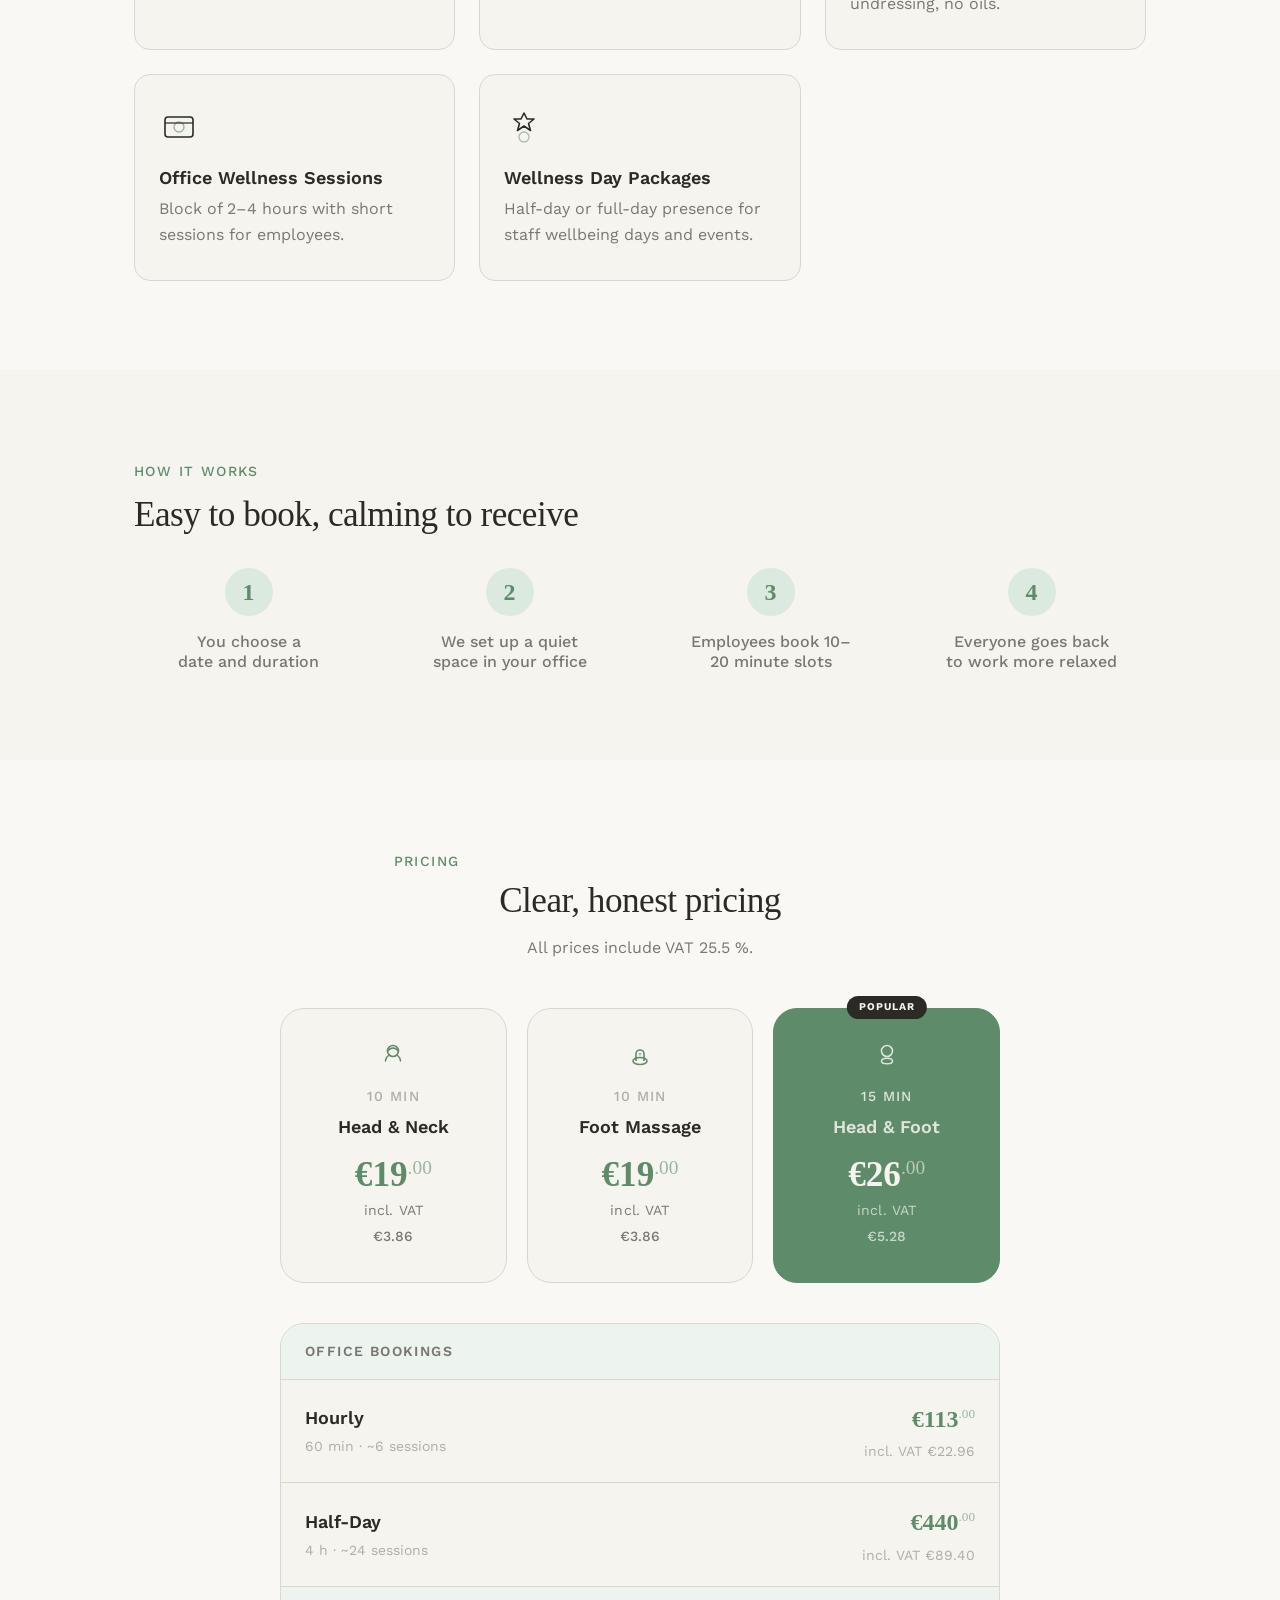
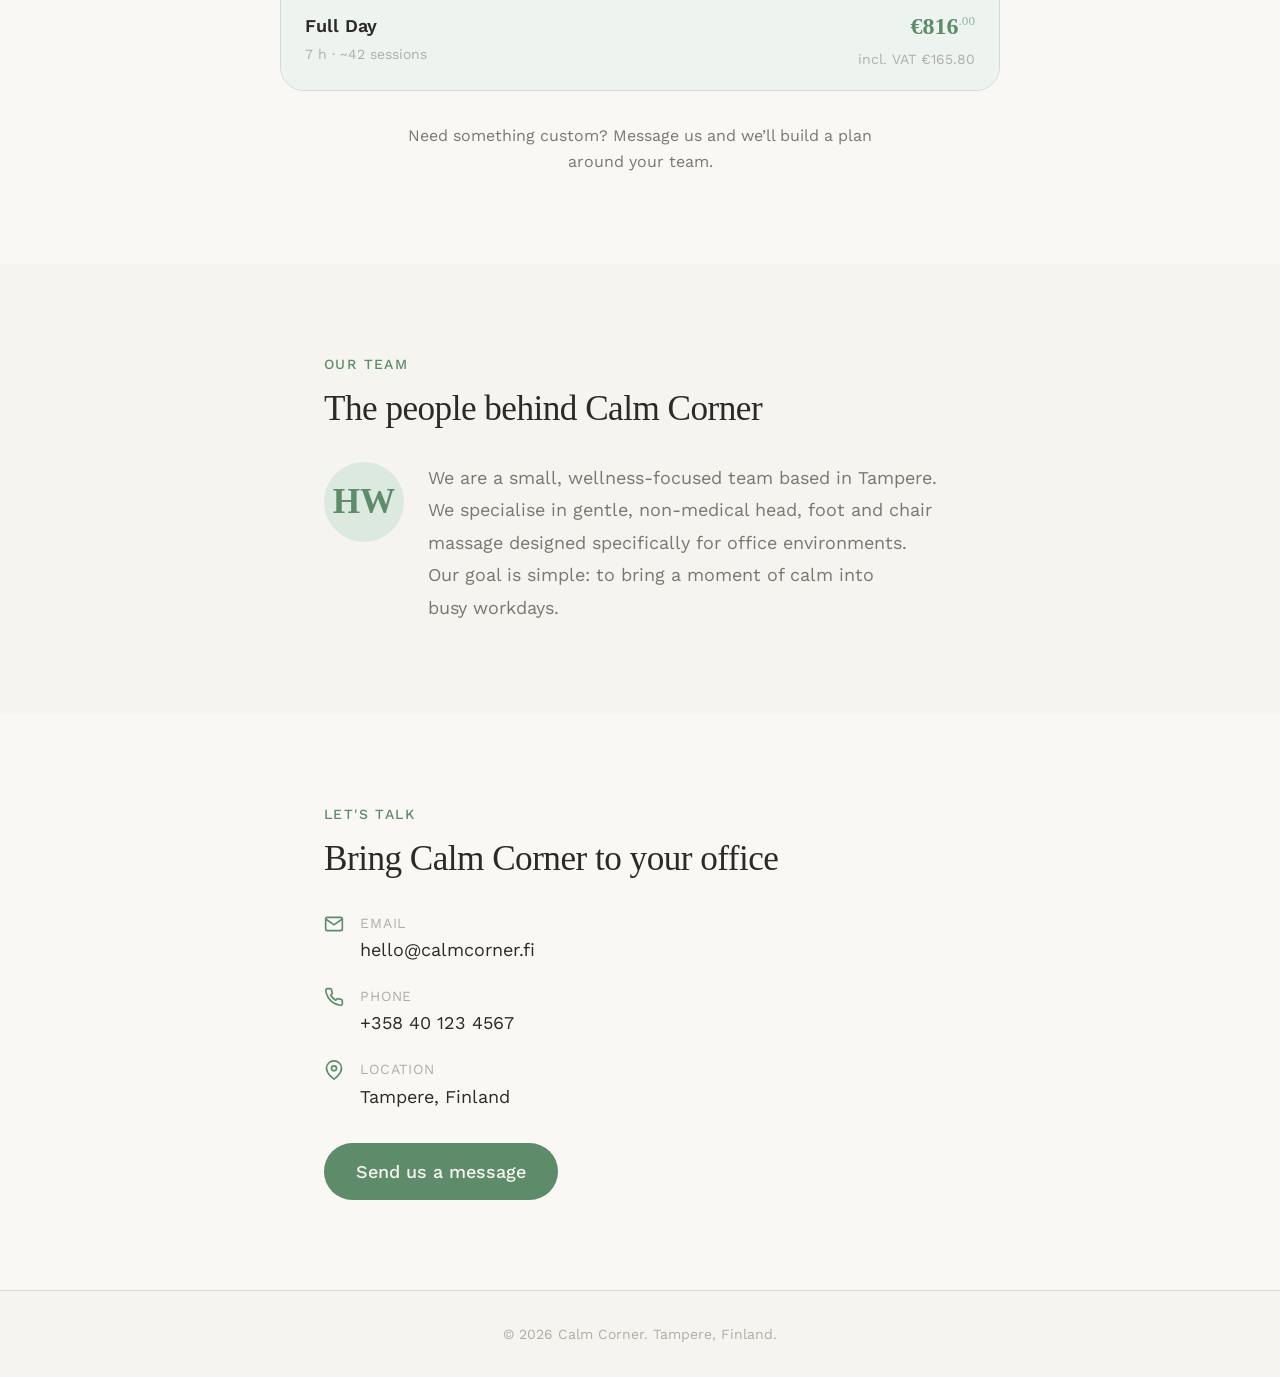
==== commit 6fa2c0be: "Rebrand: Hills Wellness → Calm Corner, email updated to hello@calmcorner.fi" ====
--- a/index.html
+++ b/index.html
@@ -3,11 +3,11 @@
 <head>
   <meta charset="UTF-8">
   <meta name="viewport" content="width=device-width, initial-scale=1.0">
-  <title>Hills Wellness — Office Massage in Tampere</title>
+  <title>Calm Corner — Office Massage in Tampere</title>
   <meta name="description" content="On-site head, foot and chair massage for offices in Tampere. Short, oil-free relaxation sessions that fit into the workday.">
 
   <!-- Open Graph -->
-  <meta property="og:title" content="Hills Wellness — Office Massage in Tampere">
+  <meta property="og:title" content="Calm Corner — Office Massage in Tampere">
   <meta property="og:description" content="Short head, foot and chair massage sessions that help employees feel calmer, lighter and more focused.">
   <meta property="og:type" content="website">
 
@@ -24,14 +24,14 @@
   <!-- ═══════════════════════════════════════ NAV ═══════════════════════════════════════ -->
   <header class="header" id="header">
     <nav class="nav">
-      <a href="#" class="logo" aria-label="Hills Wellness home">
+      <a href="#" class="logo" aria-label="Calm Corner home">
         <!-- SVG Logo: stylised hands cradling a leaf/head silhouette -->
         <svg width="36" height="36" viewBox="0 0 36 36" fill="none" xmlns="http://www.w3.org/2000/svg" aria-hidden="true">
           <circle cx="18" cy="14" r="7" stroke="currentColor" stroke-width="1.8"/>
           <path d="M8 28c0-5.5 4.5-10 10-10s10 4.5 10 10" stroke="currentColor" stroke-width="1.8" stroke-linecap="round"/>
           <path d="M14 12c0-2.2 1.8-4 4-4s4 1.8 4 4" stroke="var(--color-accent)" stroke-width="1.5" stroke-linecap="round" opacity="0.7"/>
         </svg>
-        <span class="logo-text">Hills Wellness</span>
+        <span class="logo-text">Calm Corner</span>
       </a>
       <div class="nav-links" id="navLinks">
         <a href="#about" data-i18n="nav.about">About</a>
@@ -77,8 +77,8 @@
     <section class="section about" id="about">
       <div class="container container--narrow">
         <p class="section-tag" data-i18n="about.tag">About us</p>
-        <h2 class="section-title" data-i18n="about.title">Welcome to Hills Wellness</h2>
-        <p class="about-text" data-i18n="about.text">Hills Wellness brings gentle, office-friendly relaxation sessions directly to your workplace in Tampere. We specialise in short, fully clothed, oil-free head, foot and chair massage — no special room needed, no disruption to your day.</p>
+        <h2 class="section-title" data-i18n="about.title">Welcome to Calm Corner</h2>
+        <p class="about-text" data-i18n="about.text">Calm Corner brings gentle, office-friendly relaxation sessions directly to your workplace in Tampere. We specialise in short, fully clothed, oil-free head, foot and chair massage — no special room needed, no disruption to your day.</p>
       </div>
     </section>
 
@@ -253,7 +253,7 @@
     <section class="section krishan" id="krishan">
       <div class="container container--narrow">
         <p class="section-tag" data-i18n="krishan.tag">Our team</p>
-        <h2 class="section-title" data-i18n="krishan.title">The people behind Hills Wellness</h2>
+        <h2 class="section-title" data-i18n="krishan.title">The people behind Calm Corner</h2>
         <div class="krishan-content">
           <div class="krishan-avatar">
             <div class="avatar-placeholder">HW</div>
@@ -267,14 +267,14 @@
     <section class="section contact" id="contact">
       <div class="container container--narrow">
         <p class="section-tag" data-i18n="contact.tag">Let's talk</p>
-        <h2 class="section-title" data-i18n="contact.title">Bring Hills Wellness to your office</h2>
+        <h2 class="section-title" data-i18n="contact.title">Bring Calm Corner to your office</h2>
         <div class="contact-grid">
           <div class="contact-info">
             <div class="contact-item">
               <svg width="20" height="20" viewBox="0 0 24 24" fill="none" stroke="currentColor" stroke-width="2"><path d="M4 4h16c1.1 0 2 .9 2 2v12c0 1.1-.9 2-2 2H4c-1.1 0-2-.9-2-2V6c0-1.1.9-2 2-2z"/><polyline points="22,6 12,13 2,6"/></svg>
               <div>
                 <p class="contact-label" data-i18n="contact.email">Email</p>
-                <a href="mailto:hello@hillswellness.fi" class="contact-value">hello@hillswellness.fi</a>
+                <a href="mailto:hello@calmcorner.fi" class="contact-value">hello@calmcorner.fi</a>
               </div>
             </div>
             <div class="contact-item">
@@ -292,7 +292,7 @@
               </div>
             </div>
           </div>
-          <a href="mailto:hello@hillswellness.fi?subject=Hills%20Wellness%20Offer%20Request" class="btn btn-primary btn-large" data-i18n="contact.btn">Send us a message</a>
+          <a href="mailto:hello@calmcorner.fi?subject=Calm%20Corner%20Offer%20Request" class="btn btn-primary btn-large" data-i18n="contact.btn">Send us a message</a>
         </div>
       </div>
     </section>
@@ -302,7 +302,7 @@
   <!-- ═══════════════════════════════════════ FOOTER ═══════════════════════════════════ -->
   <footer class="footer">
     <div class="container">
-      <p data-i18n="footer.copy">&copy; 2026 Hills Wellness. Tampere, Finland.</p>
+      <p data-i18n="footer.copy"><!-- --></p>
     </div>
   </footer>
 
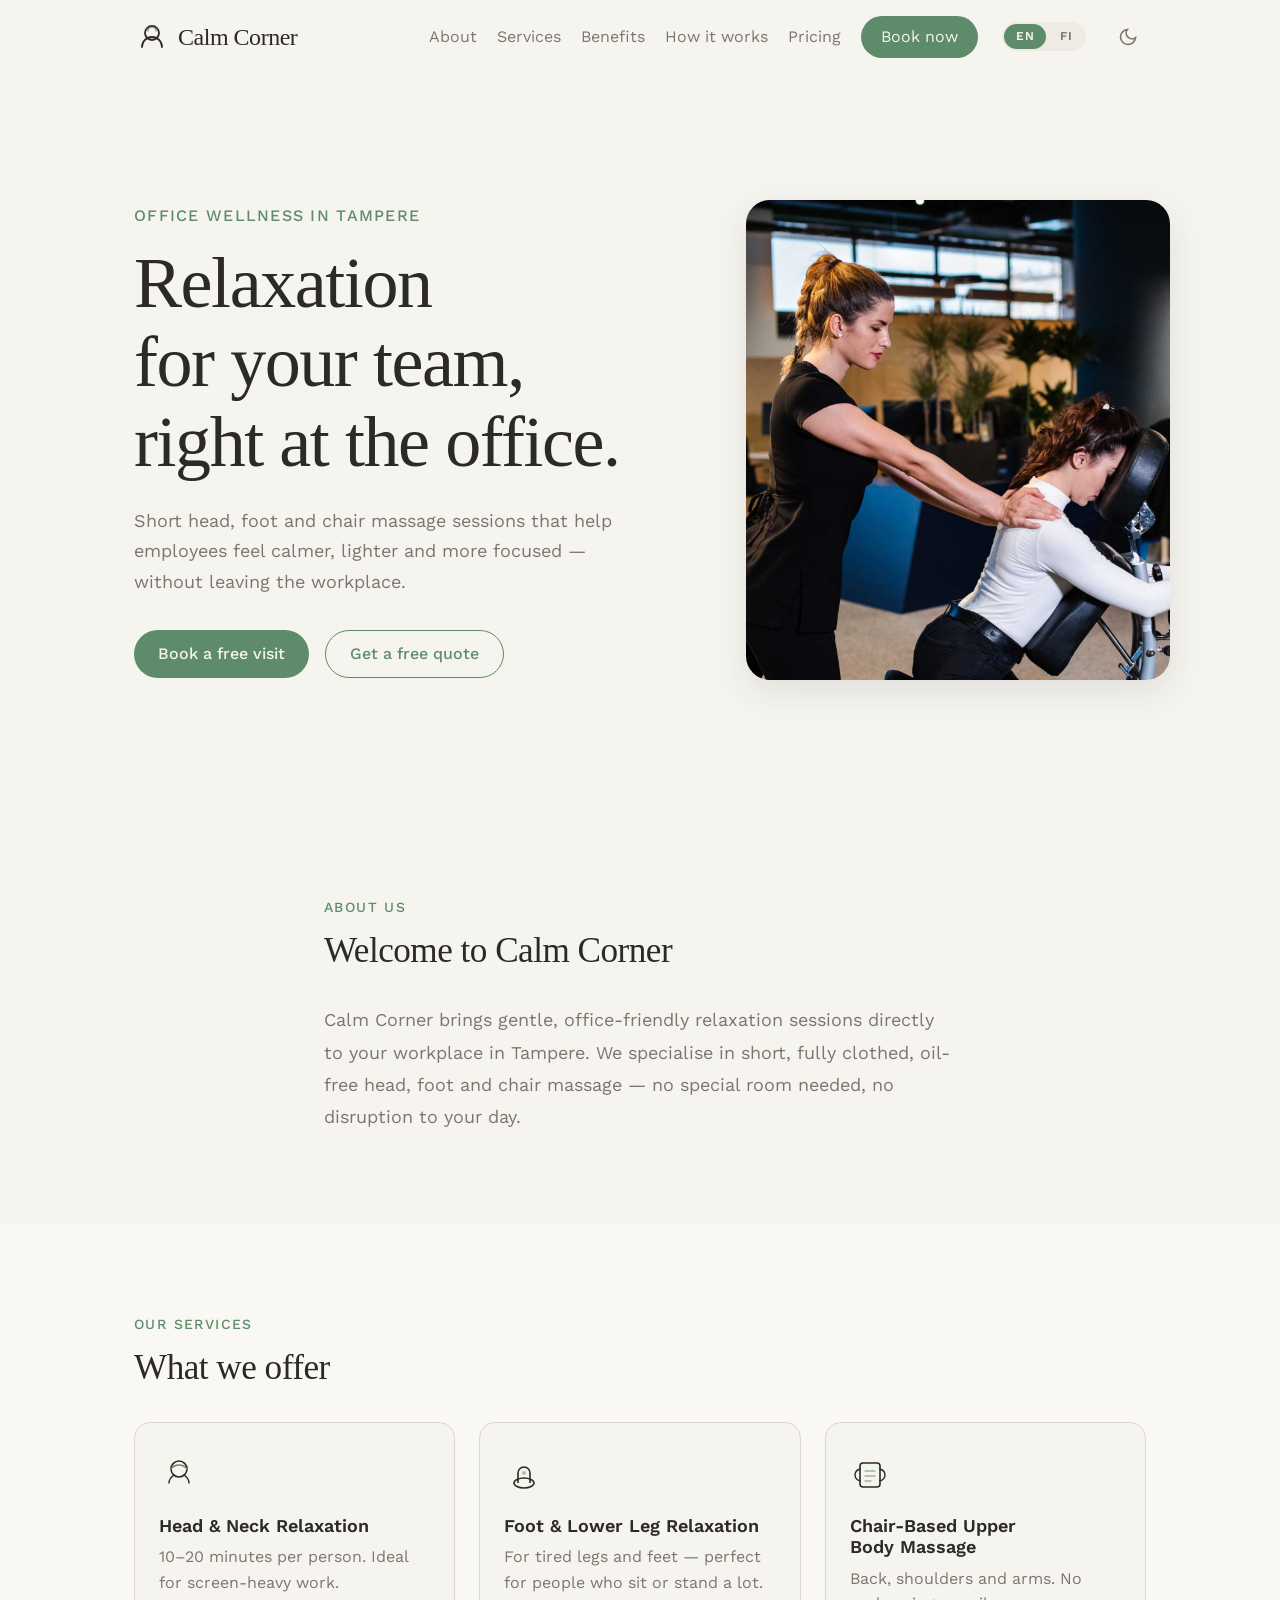
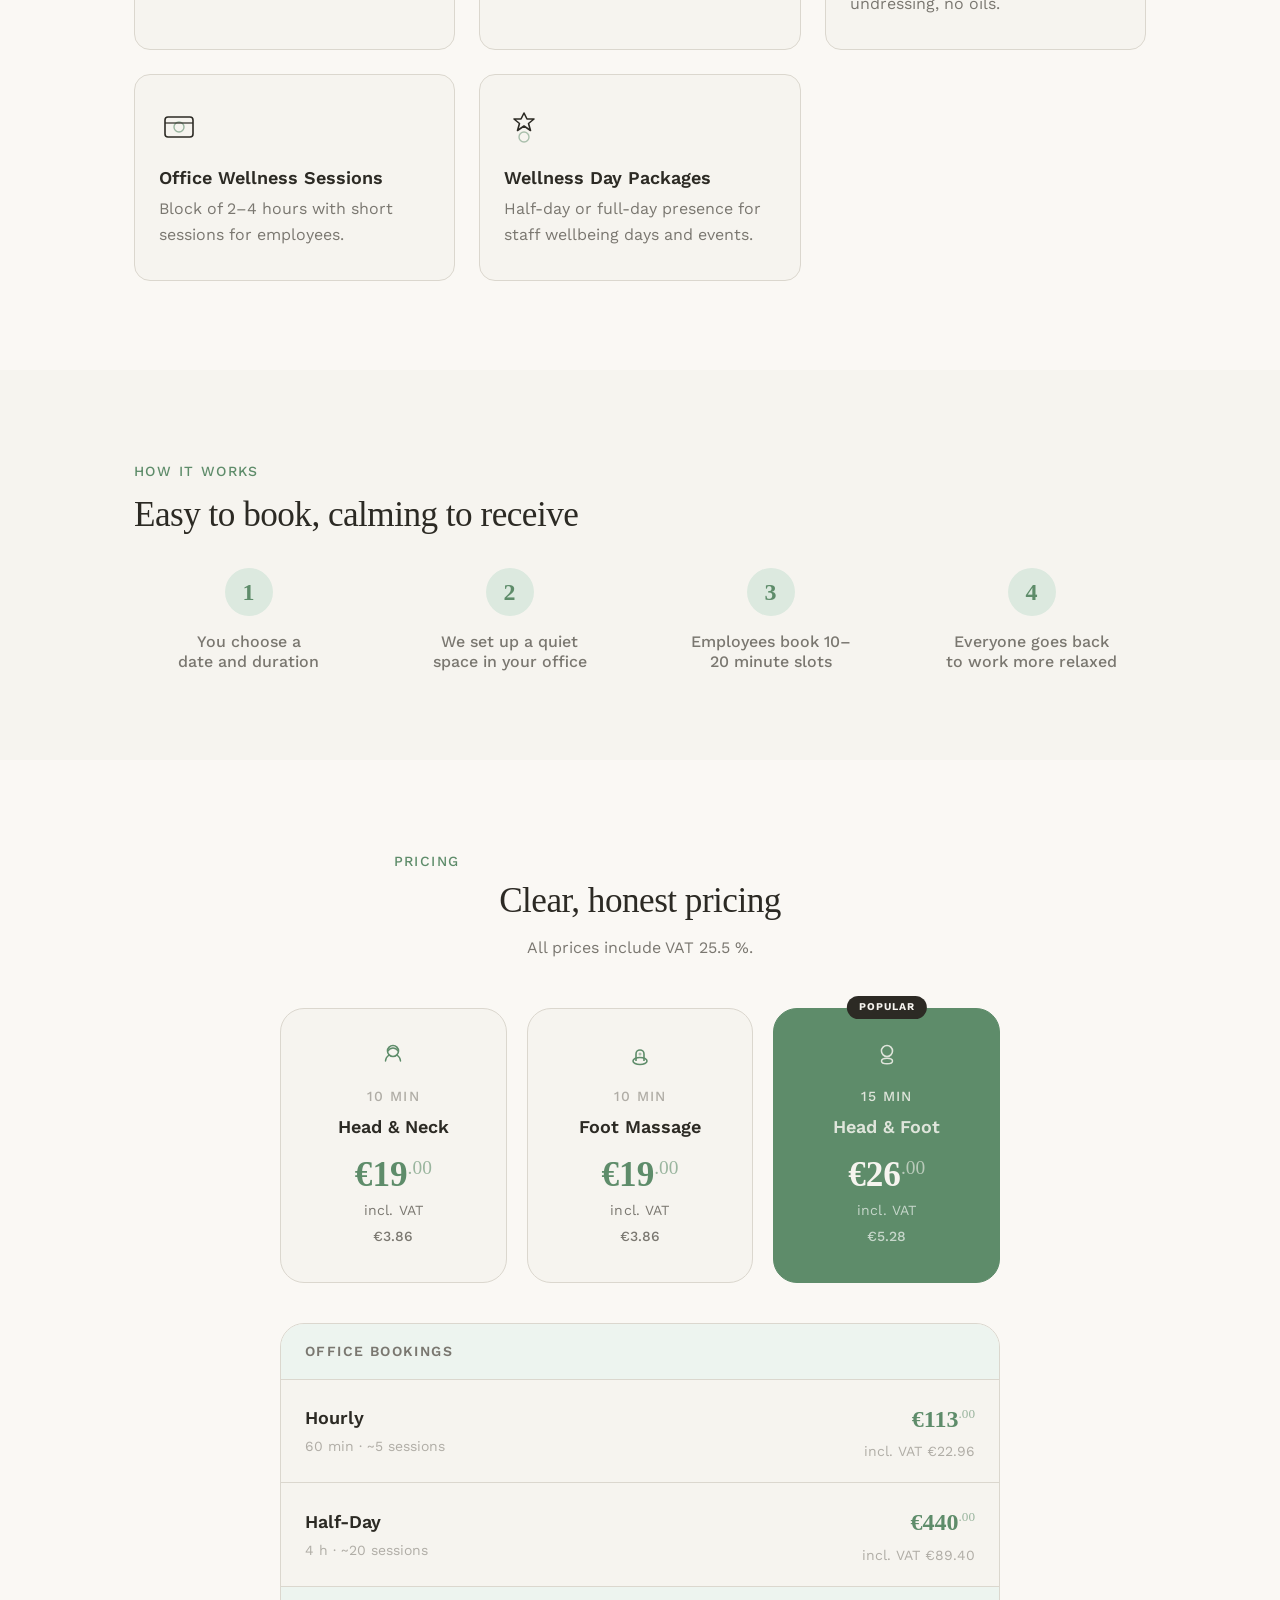
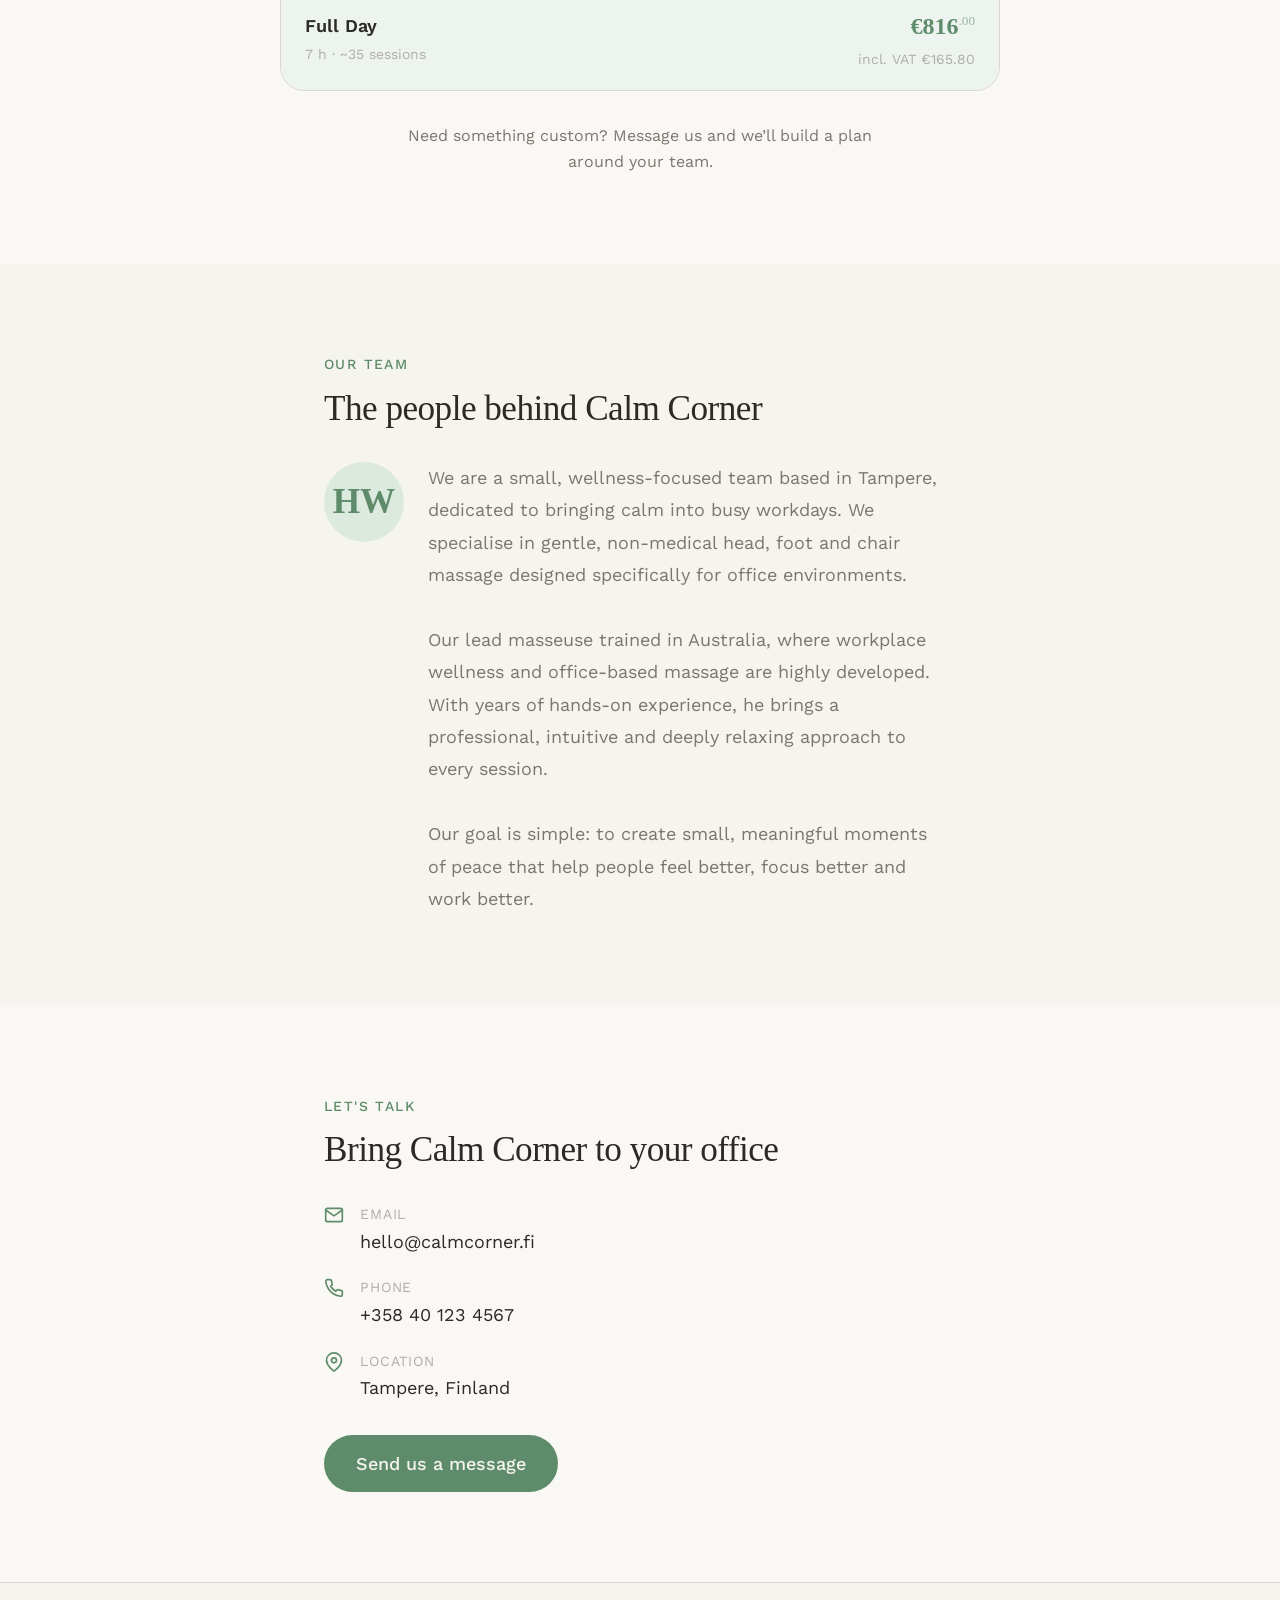
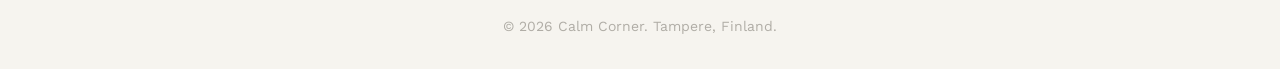
==== commit 073c298e: "Update session counts (10-min break/hour) and expand team bio" ====
--- a/index.html
+++ b/index.html
@@ -215,7 +215,7 @@
             <div class="package-item">
               <div class="package-left">
                 <p class="package-name" data-i18n="pricing.hourly">Hourly</p>
-                <p class="package-meta">60 min &middot; <span data-i18n="pricing.hourly.desc">~6 sessions</span></p>
+                <p class="package-meta">60 min &middot; <span data-i18n="pricing.hourly.desc">~5 sessions</span></p>
               </div>
               <div class="package-price-wrap">
                 <p class="package-price">&euro;113<span class="session-cents">.00</span></p>
@@ -225,7 +225,7 @@
             <div class="package-item">
               <div class="package-left">
                 <p class="package-name" data-i18n="pricing.halfday">Half-Day</p>
-                <p class="package-meta">4 h &middot; <span data-i18n="pricing.halfday.desc">~24 sessions</span></p>
+                <p class="package-meta">4 h &middot; <span data-i18n="pricing.halfday.desc">~20 sessions</span></p>
               </div>
               <div class="package-price-wrap">
                 <p class="package-price">&euro;440<span class="session-cents">.00</span></p>
@@ -235,7 +235,7 @@
             <div class="package-item package-item--highlight">
               <div class="package-left">
                 <p class="package-name" data-i18n="pricing.fullday">Full Day</p>
-                <p class="package-meta">7 h &middot; <span data-i18n="pricing.fullday.desc">~42 sessions</span></p>
+                <p class="package-meta">7 h &middot; <span data-i18n="pricing.fullday.desc">~35 sessions</span></p>
               </div>
               <div class="package-price-wrap">
                 <p class="package-price">&euro;816<span class="session-cents">.00</span></p>
@@ -258,7 +258,7 @@
           <div class="krishan-avatar">
             <div class="avatar-placeholder">HW</div>
           </div>
-          <p class="krishan-text" data-i18n="krishan.text">We are a small, wellness-focused team based in Tampere. We specialise in gentle, non-medical head, foot and chair massage designed specifically for office environments. Our goal is simple: to bring a moment of calm into busy workdays.</p>
+          <p class="krishan-text" data-i18n="krishan.text">We are a small, wellness&#8209;focused team based in Tampere, dedicated to bringing calm into busy workdays. We specialise in gentle, non&#8209;medical head, foot and chair massage designed specifically for office environments.<br><br>Our lead masseuse trained in Australia, where workplace wellness and office&#8209;based massage are highly developed. With years of hands&#8209;on experience, he brings a professional, intuitive and deeply relaxing approach to every session.<br><br>Our goal is simple: to create small, meaningful moments of peace that help people feel better, focus better and work better.</p>
         </div>
       </div>
     </section>
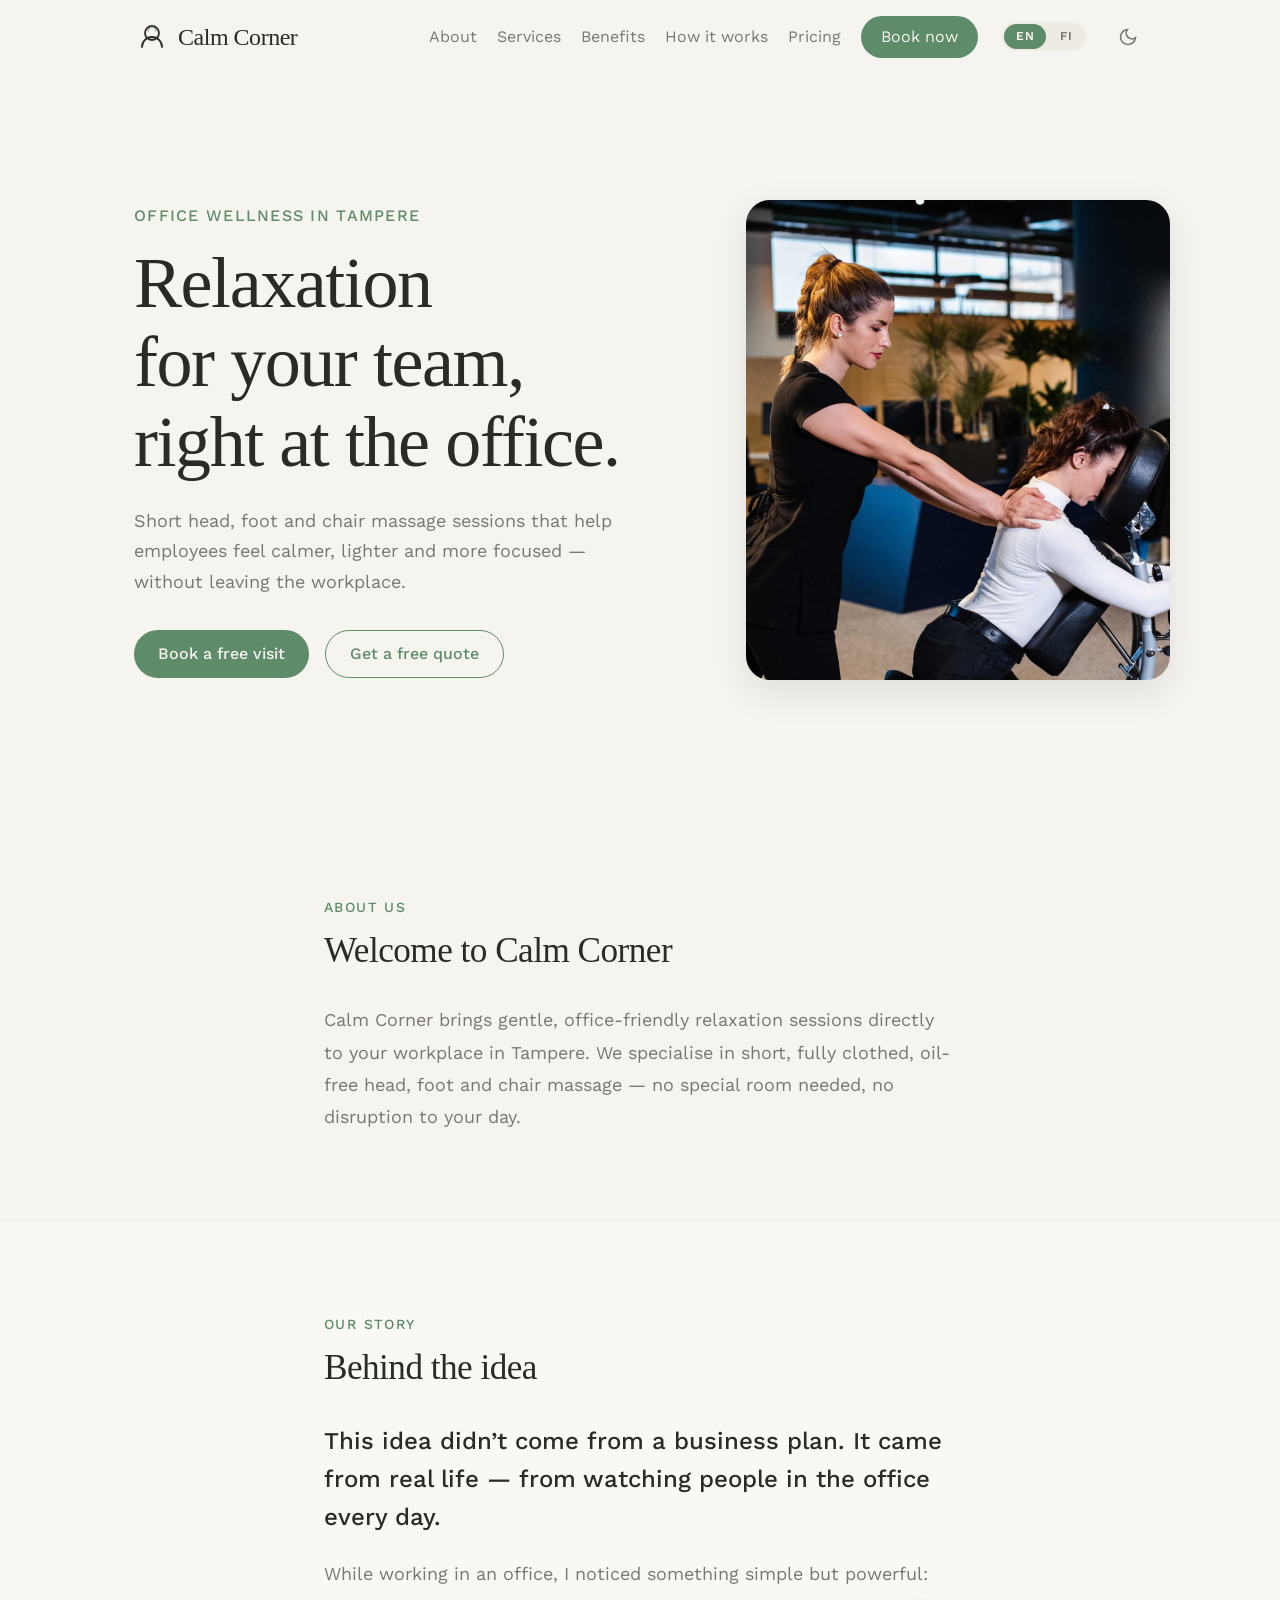
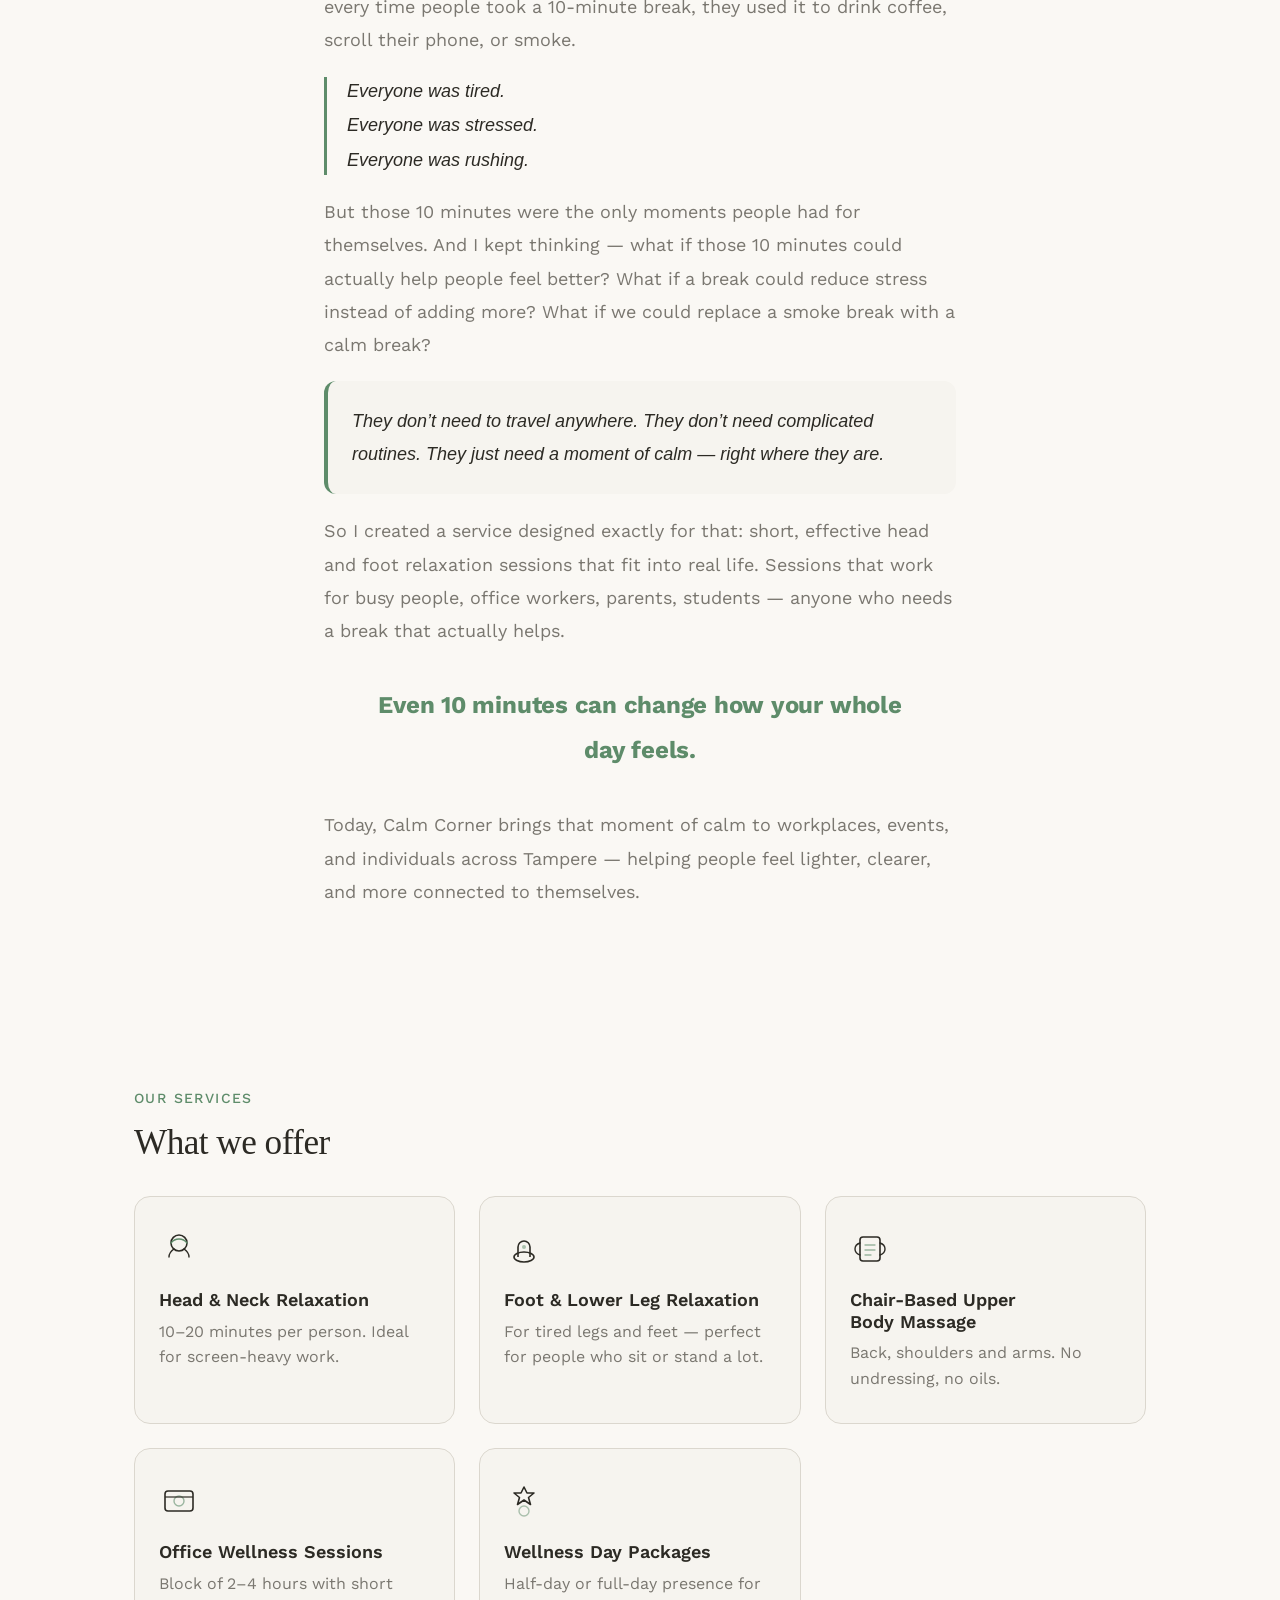
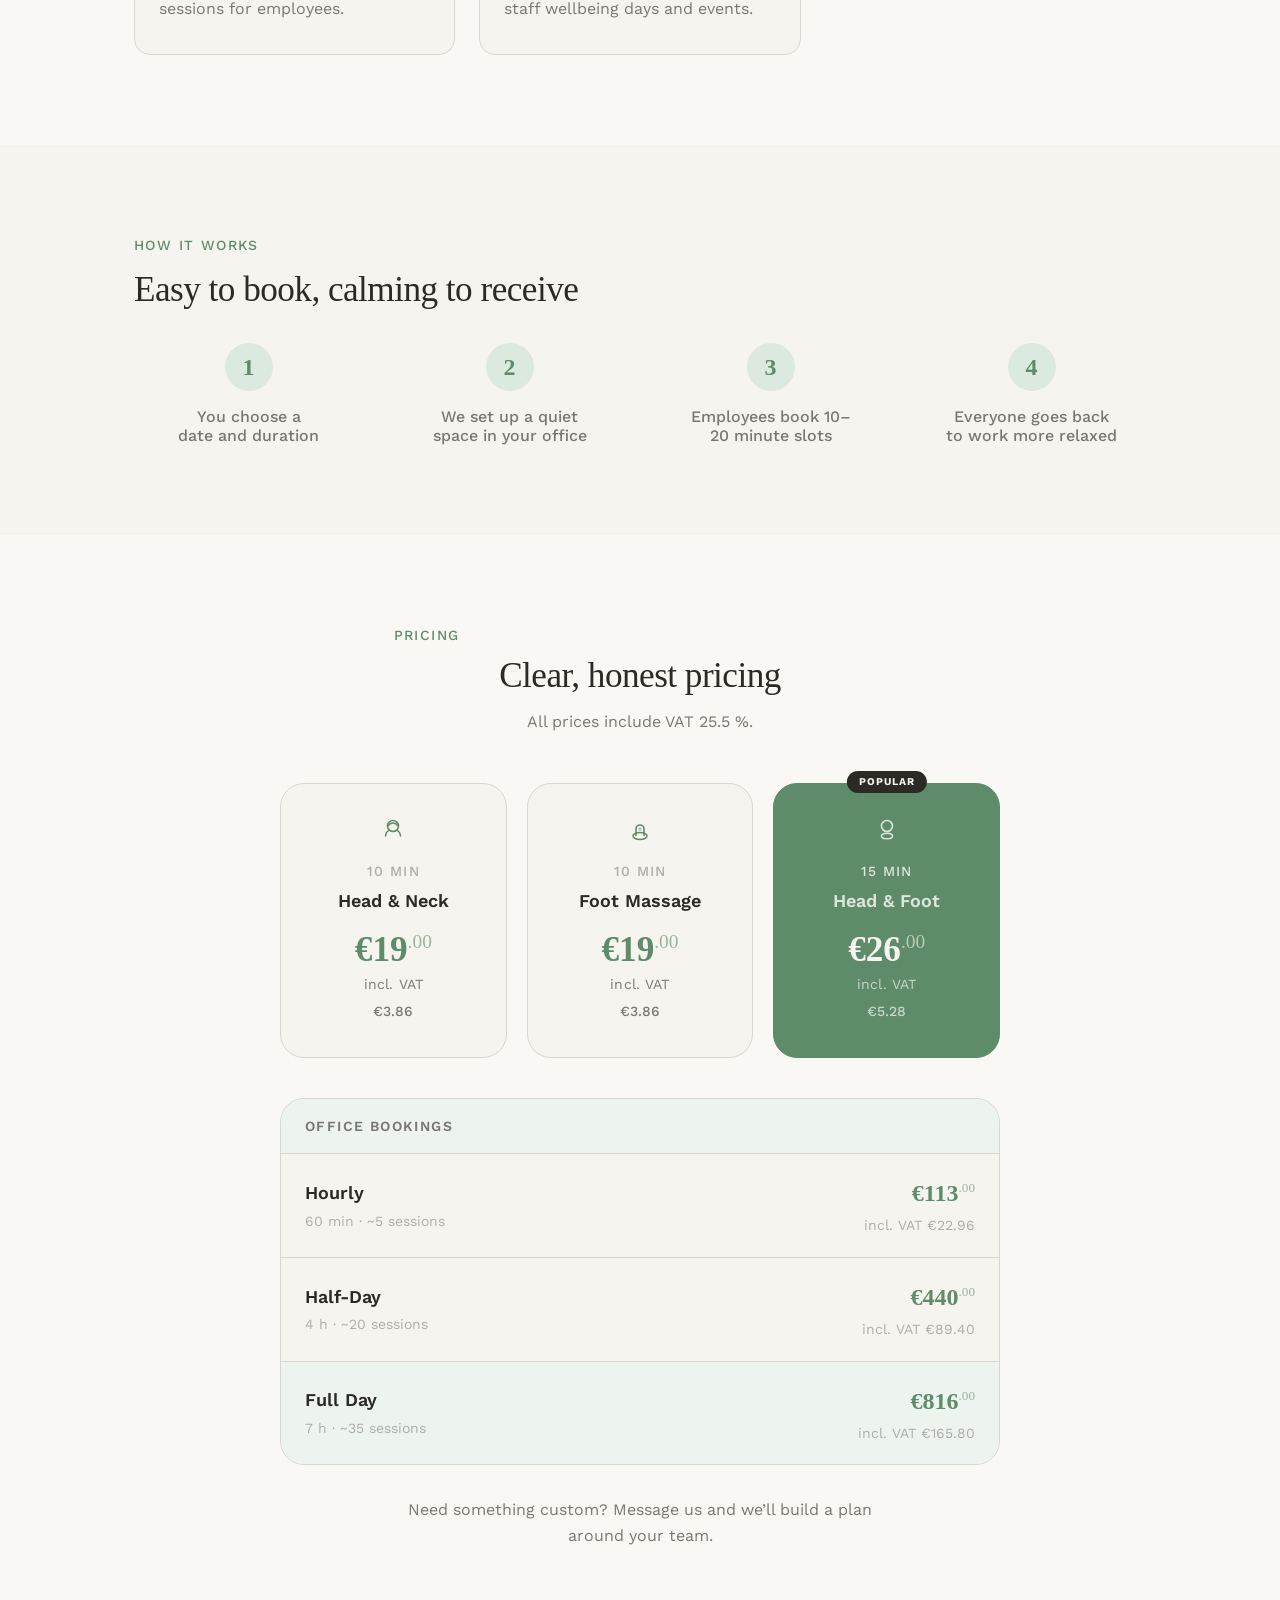
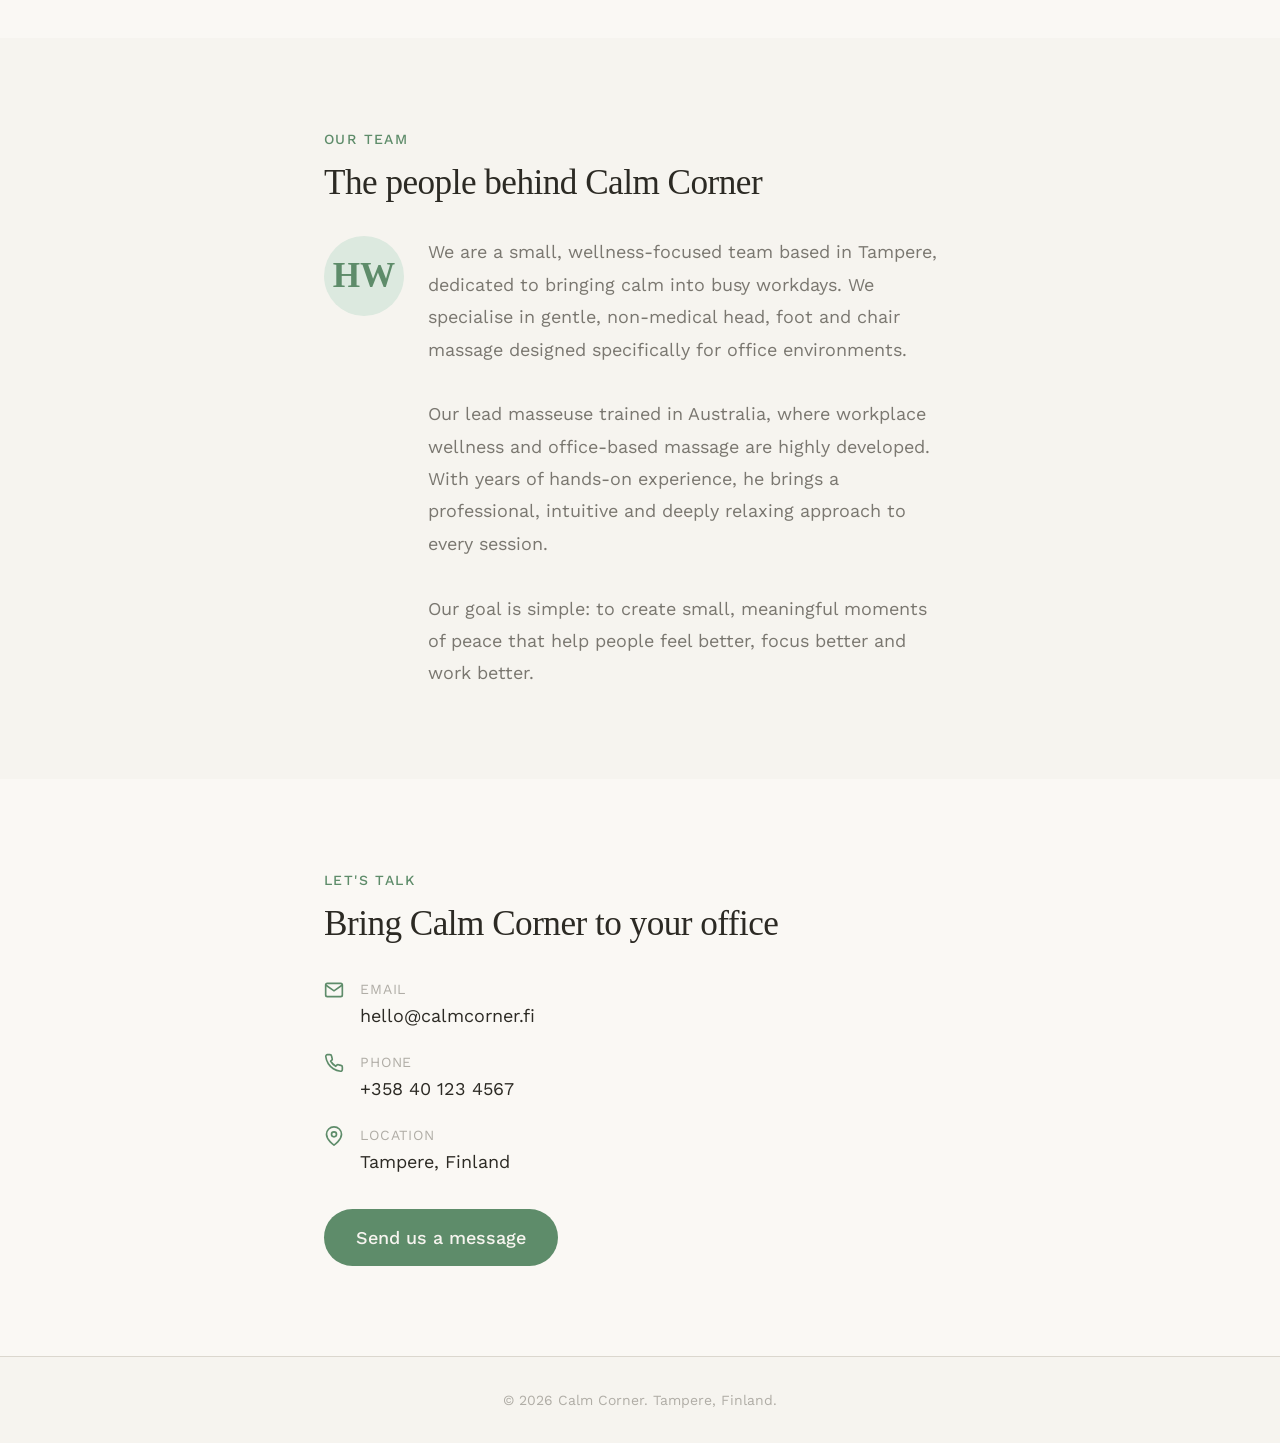
==== commit 6dab7a5b: "Add 'Behind the idea' story section with EN/FI translations" ====
--- a/index.html
+++ b/index.html
@@ -82,6 +82,28 @@
       </div>
     </section>
 
+    <!-- ═══════════════════════════════════════ STORY ════════════════════════════════════ -->
+    <section class="section story" id="story">
+      <div class="container container--narrow">
+        <p class="section-tag" data-i18n="story.tag">Our story</p>
+        <h2 class="section-title" data-i18n="story.title">Behind the idea</h2>
+        <div class="story-body">
+          <p class="story-lead" data-i18n="story.lead">This idea didn't come from a business plan. It came from real life — from watching people in the office every day.</p>
+          <p data-i18n="story.p1">While working in an office, I noticed something simple but powerful: every time people took a 10-minute break, they used it to drink coffee, scroll their phone, or smoke.</p>
+          <div class="story-triple">
+            <span data-i18n="story.line1">Everyone was tired.</span>
+            <span data-i18n="story.line2">Everyone was stressed.</span>
+            <span data-i18n="story.line3">Everyone was rushing.</span>
+          </div>
+          <p data-i18n="story.p2">But those 10 minutes were the only moments people had for themselves. And I kept thinking — what if those 10 minutes could actually help people feel better? What if a break could reduce stress instead of adding more? What if we could replace a smoke break with a calm break?</p>
+          <div class="story-quote" data-i18n="story.quote">They don't need to travel anywhere. They don't need complicated routines. They just need a moment of calm — right where they are.</div>
+          <p data-i18n="story.p3">So I created a service designed exactly for that: short, effective head and foot relaxation sessions that fit into real life. Sessions that work for busy people, office workers, parents, students — anyone who needs a break that actually helps.</p>
+          <p class="story-truth" data-i18n="story.truth">Even 10 minutes can change how your whole day feels.</p>
+          <p data-i18n="story.p4">Today, Calm Corner brings that moment of calm to workplaces, events, and individuals across Tampere — helping people feel lighter, clearer, and more connected to themselves.</p>
+        </div>
+      </div>
+    </section>
+
     <!-- ═══════════════════════════════════════ SERVICES ═══════════════════════════════════ -->
     <section class="section services" id="services">
       <div class="container">
--- a/style.css
+++ b/style.css
@@ -463,6 +463,66 @@
 
 .about-text.revealed { opacity: 1; transform: translateY(0); }
 
+/* ── Story ────────────────────────────────────────────────────────── */
+.story { background: var(--color-surface); }
+
+.story-body {
+  display: flex;
+  flex-direction: column;
+  gap: var(--space-5);
+  max-width: 640px;
+  margin: 0 auto;
+}
+
+.story-body p {
+  font-size: var(--text-base);
+  color: var(--color-text-muted);
+  line-height: 1.85;
+  margin: 0;
+}
+
+.story-lead {
+  font-size: var(--text-lg) !important;
+  color: var(--color-text) !important;
+  font-weight: 500;
+  line-height: 1.6 !important;
+}
+
+.story-triple {
+  display: flex;
+  flex-direction: column;
+  gap: 6px;
+  padding-left: var(--space-5);
+  border-left: 3px solid var(--color-accent);
+}
+
+.story-triple span {
+  font-size: var(--text-base);
+  color: var(--color-text);
+  font-weight: 500;
+  font-style: italic;
+}
+
+.story-quote {
+  background: var(--color-bg);
+  border-radius: 12px;
+  padding: var(--space-6);
+  font-size: var(--text-base);
+  color: var(--color-text);
+  line-height: 1.8;
+  border-left: 4px solid var(--color-accent);
+  font-style: italic;
+}
+
+.story-truth {
+  font-size: var(--text-lg) !important;
+  font-weight: 700;
+  color: var(--color-accent) !important;
+  text-align: center;
+  padding: var(--space-4) 0;
+  letter-spacing: -0.01em;
+}
+
 /* ── Services ─────────────────────────────────────────────────────── */
 .services {
   background: var(--color-surface);
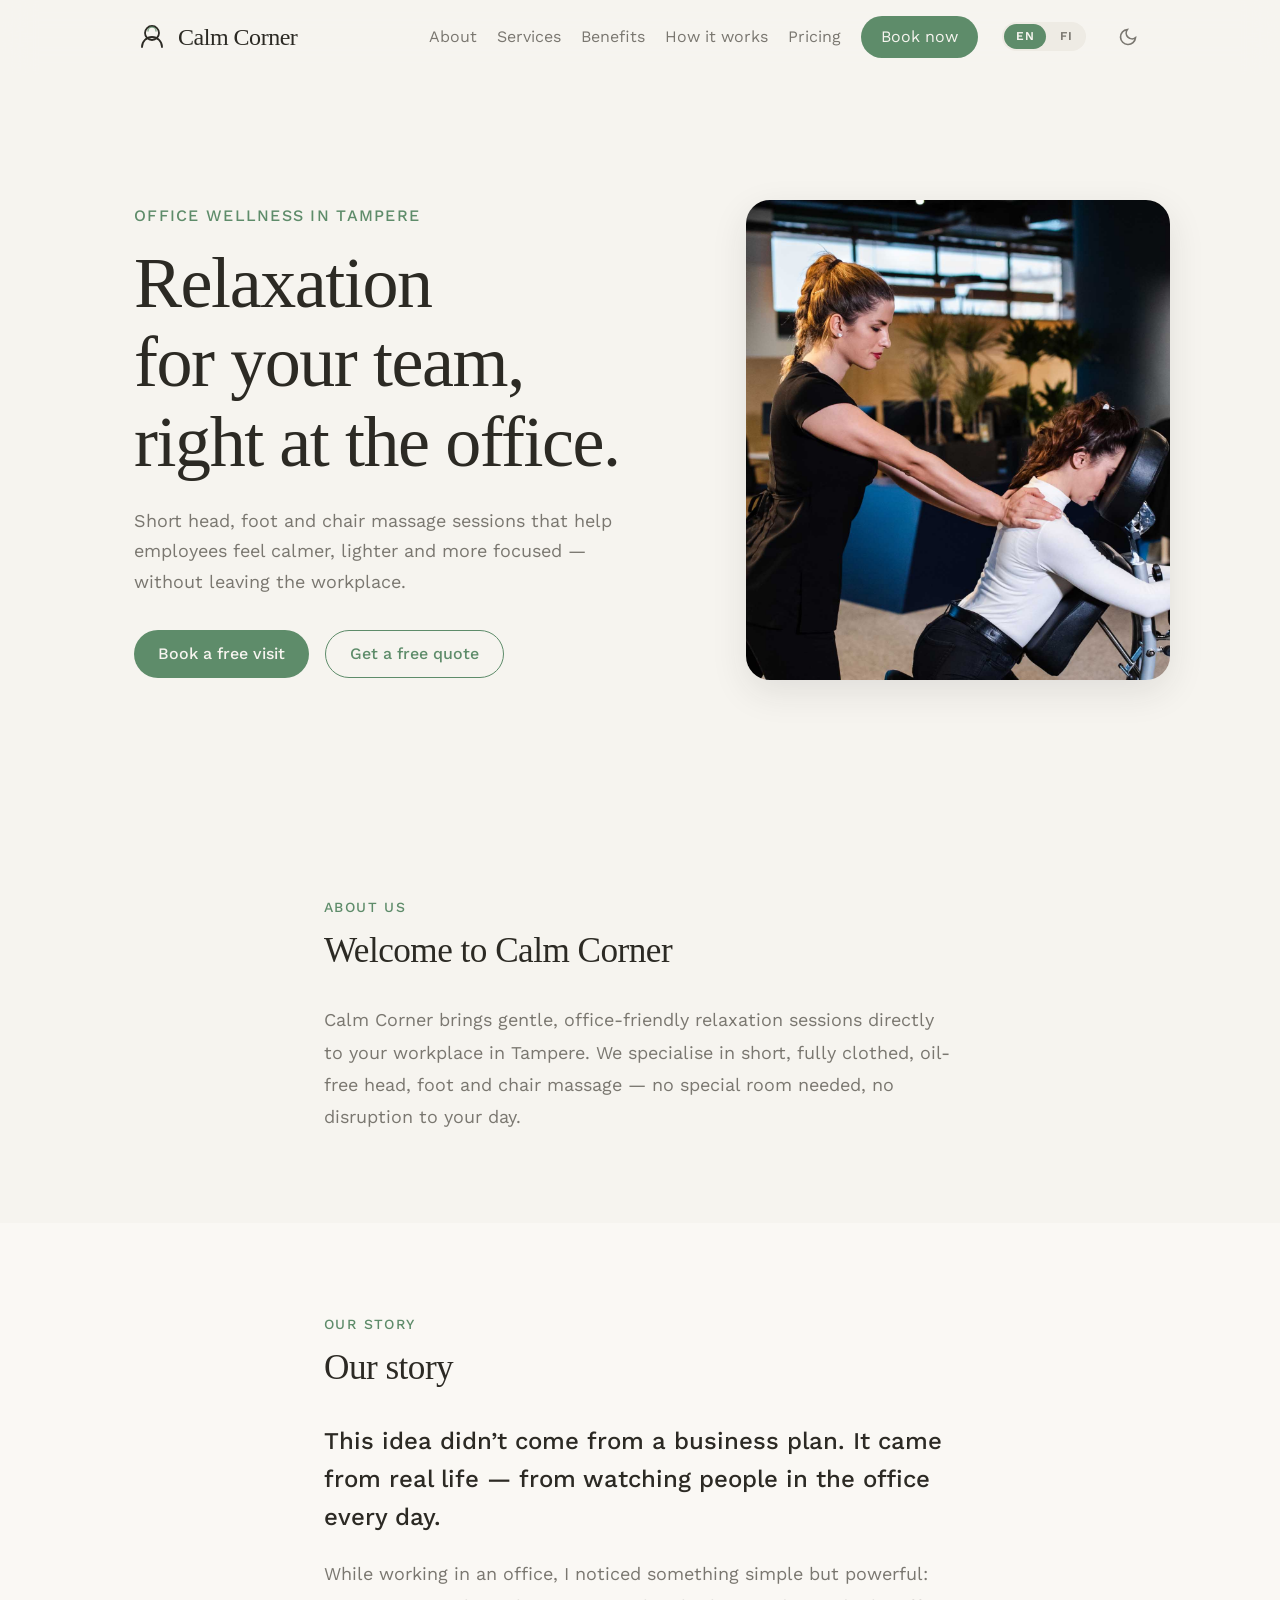
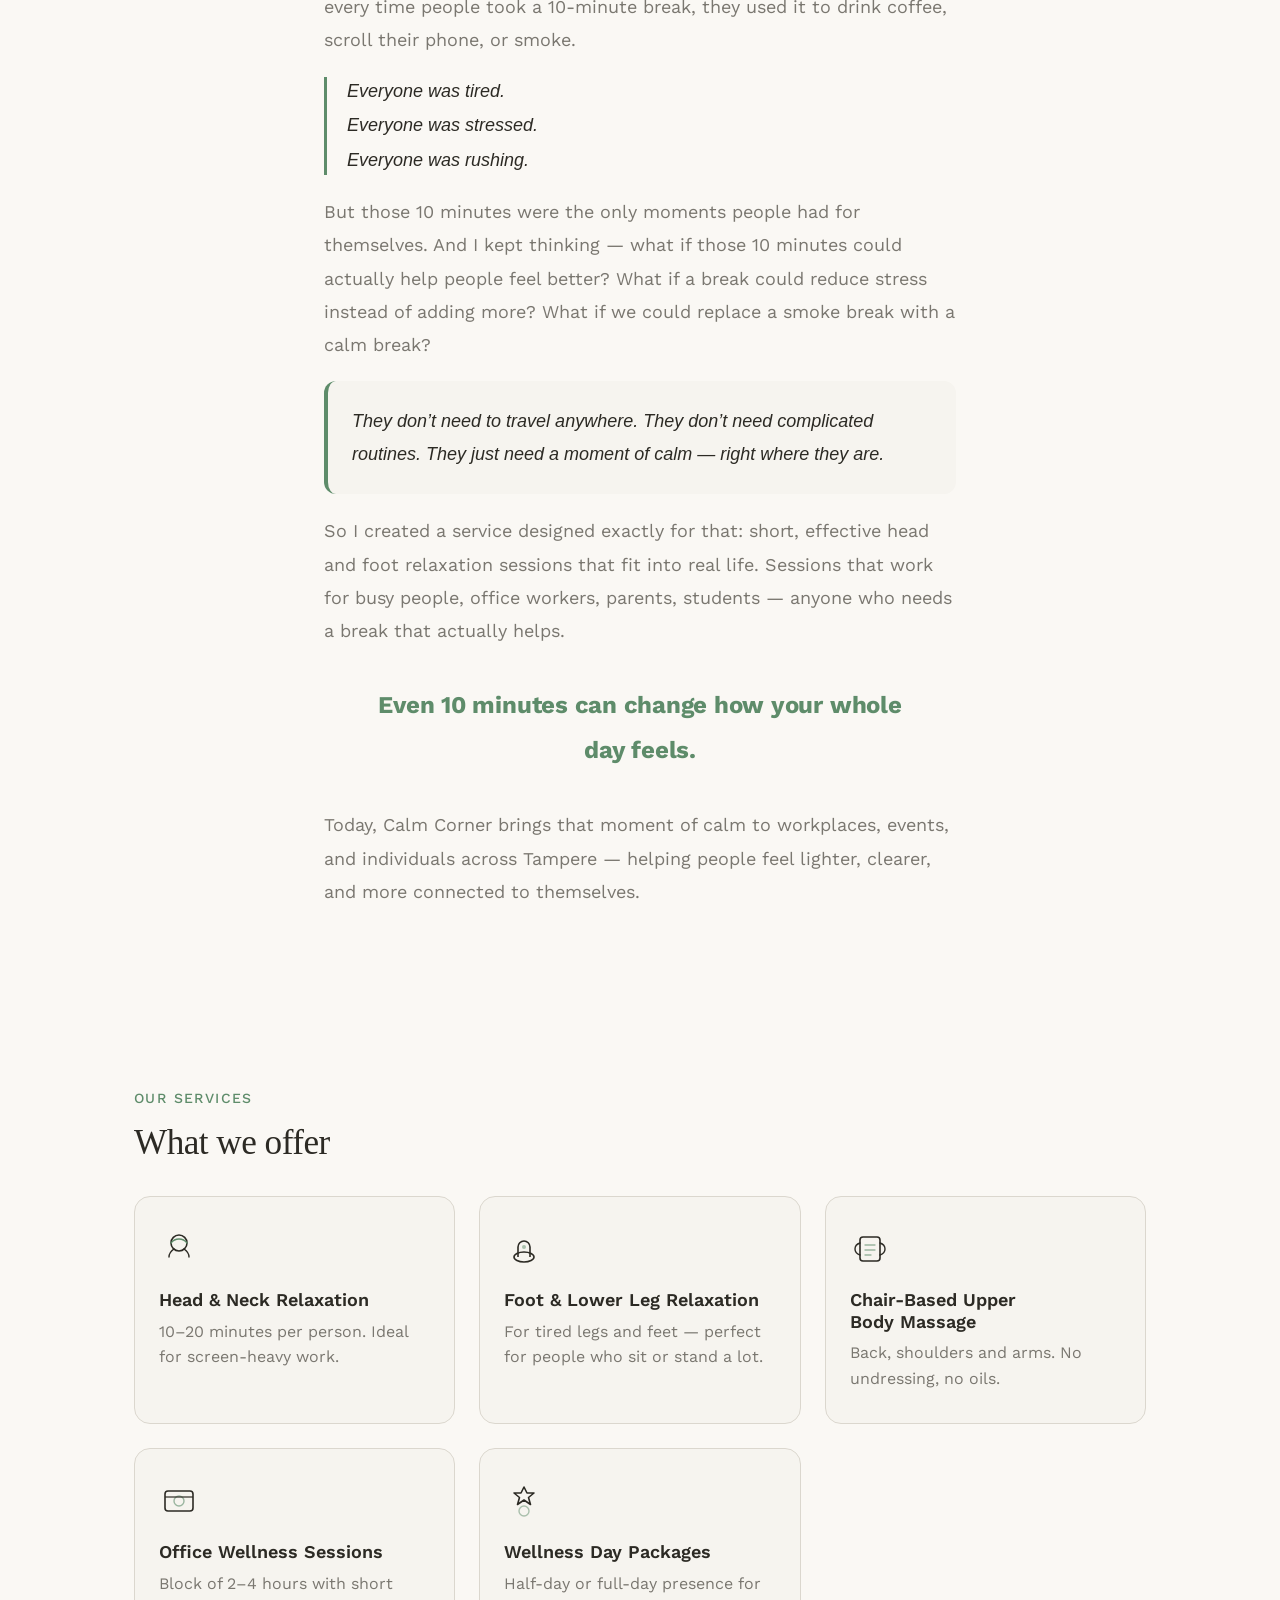
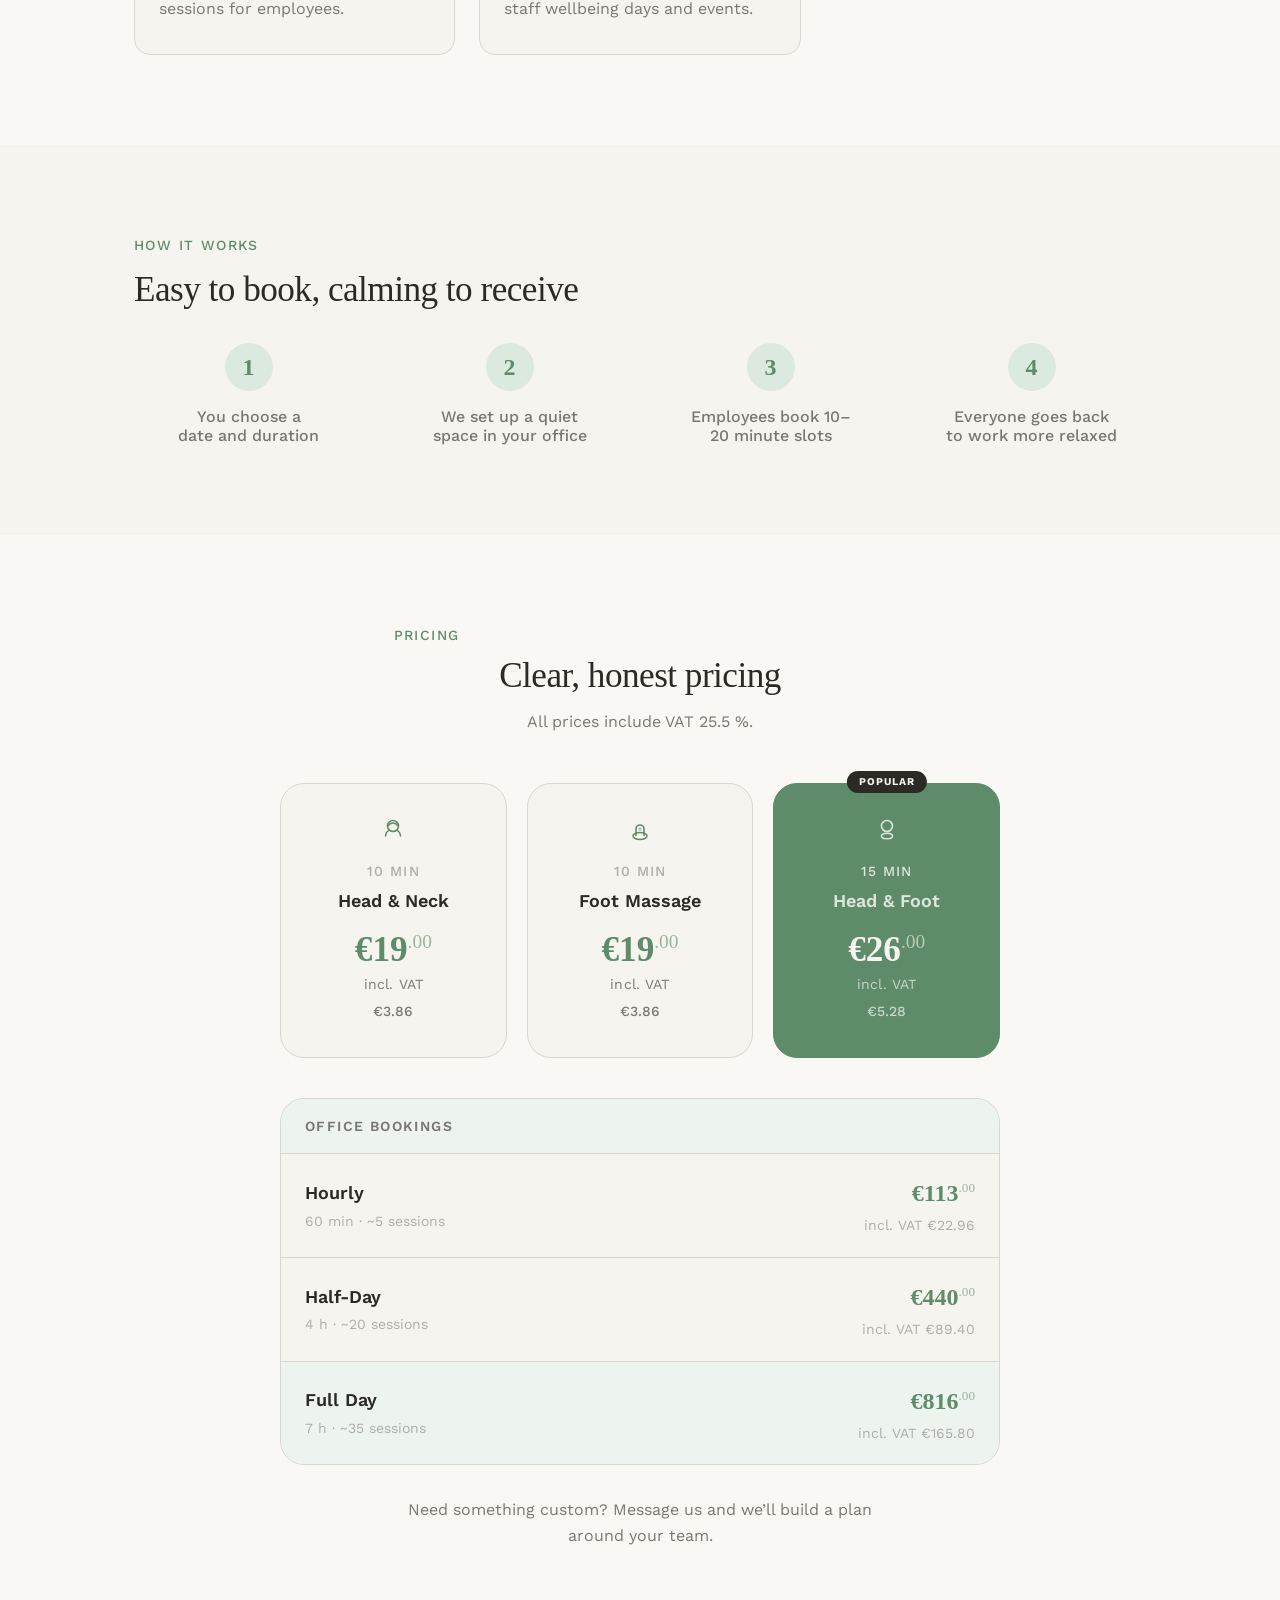
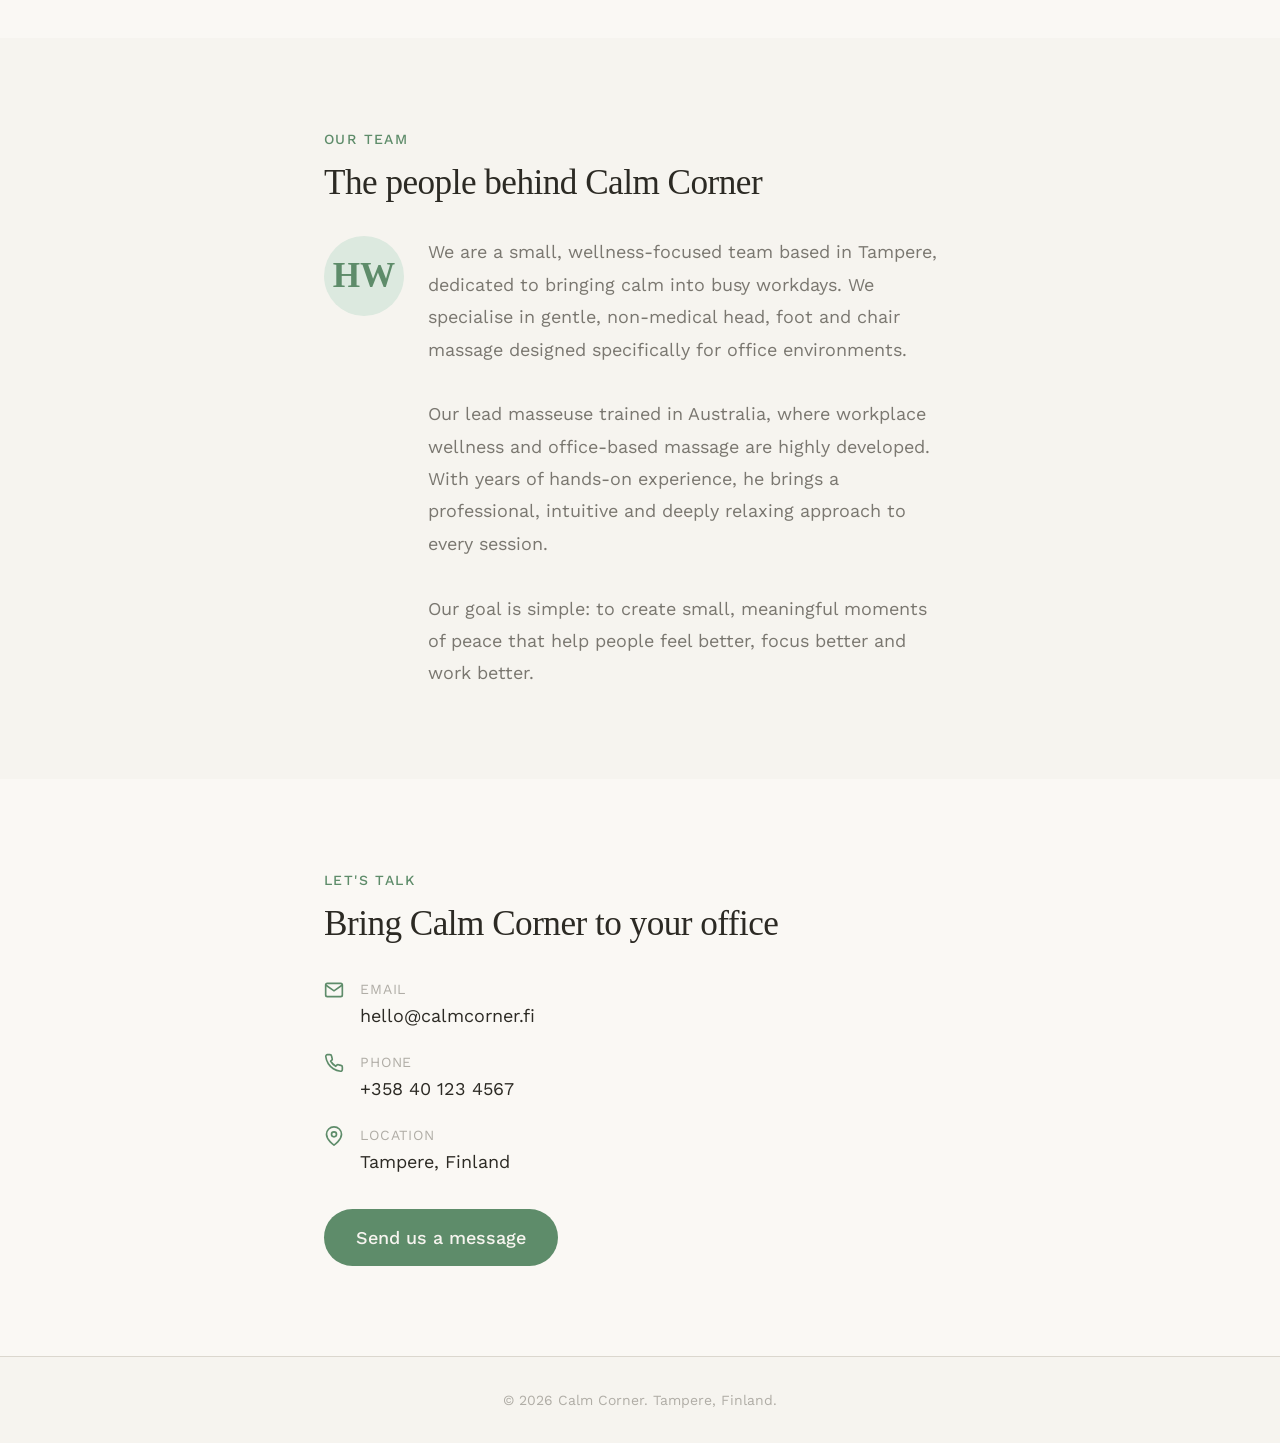
==== commit 3bd4fd72: "Change story heading from 'Behind the idea' to 'Our story'" ====
--- a/index.html
+++ b/index.html
@@ -86,7 +86,7 @@
     <section class="section story" id="story">
       <div class="container container--narrow">
         <p class="section-tag" data-i18n="story.tag">Our story</p>
-        <h2 class="section-title" data-i18n="story.title">Behind the idea</h2>
+        <h2 class="section-title" data-i18n="story.title">Our story</h2>
         <div class="story-body">
           <p class="story-lead" data-i18n="story.lead">This idea didn't come from a business plan. It came from real life — from watching people in the office every day.</p>
           <p data-i18n="story.p1">While working in an office, I noticed something simple but powerful: every time people took a 10-minute break, they used it to drink coffee, scroll their phone, or smoke.</p>
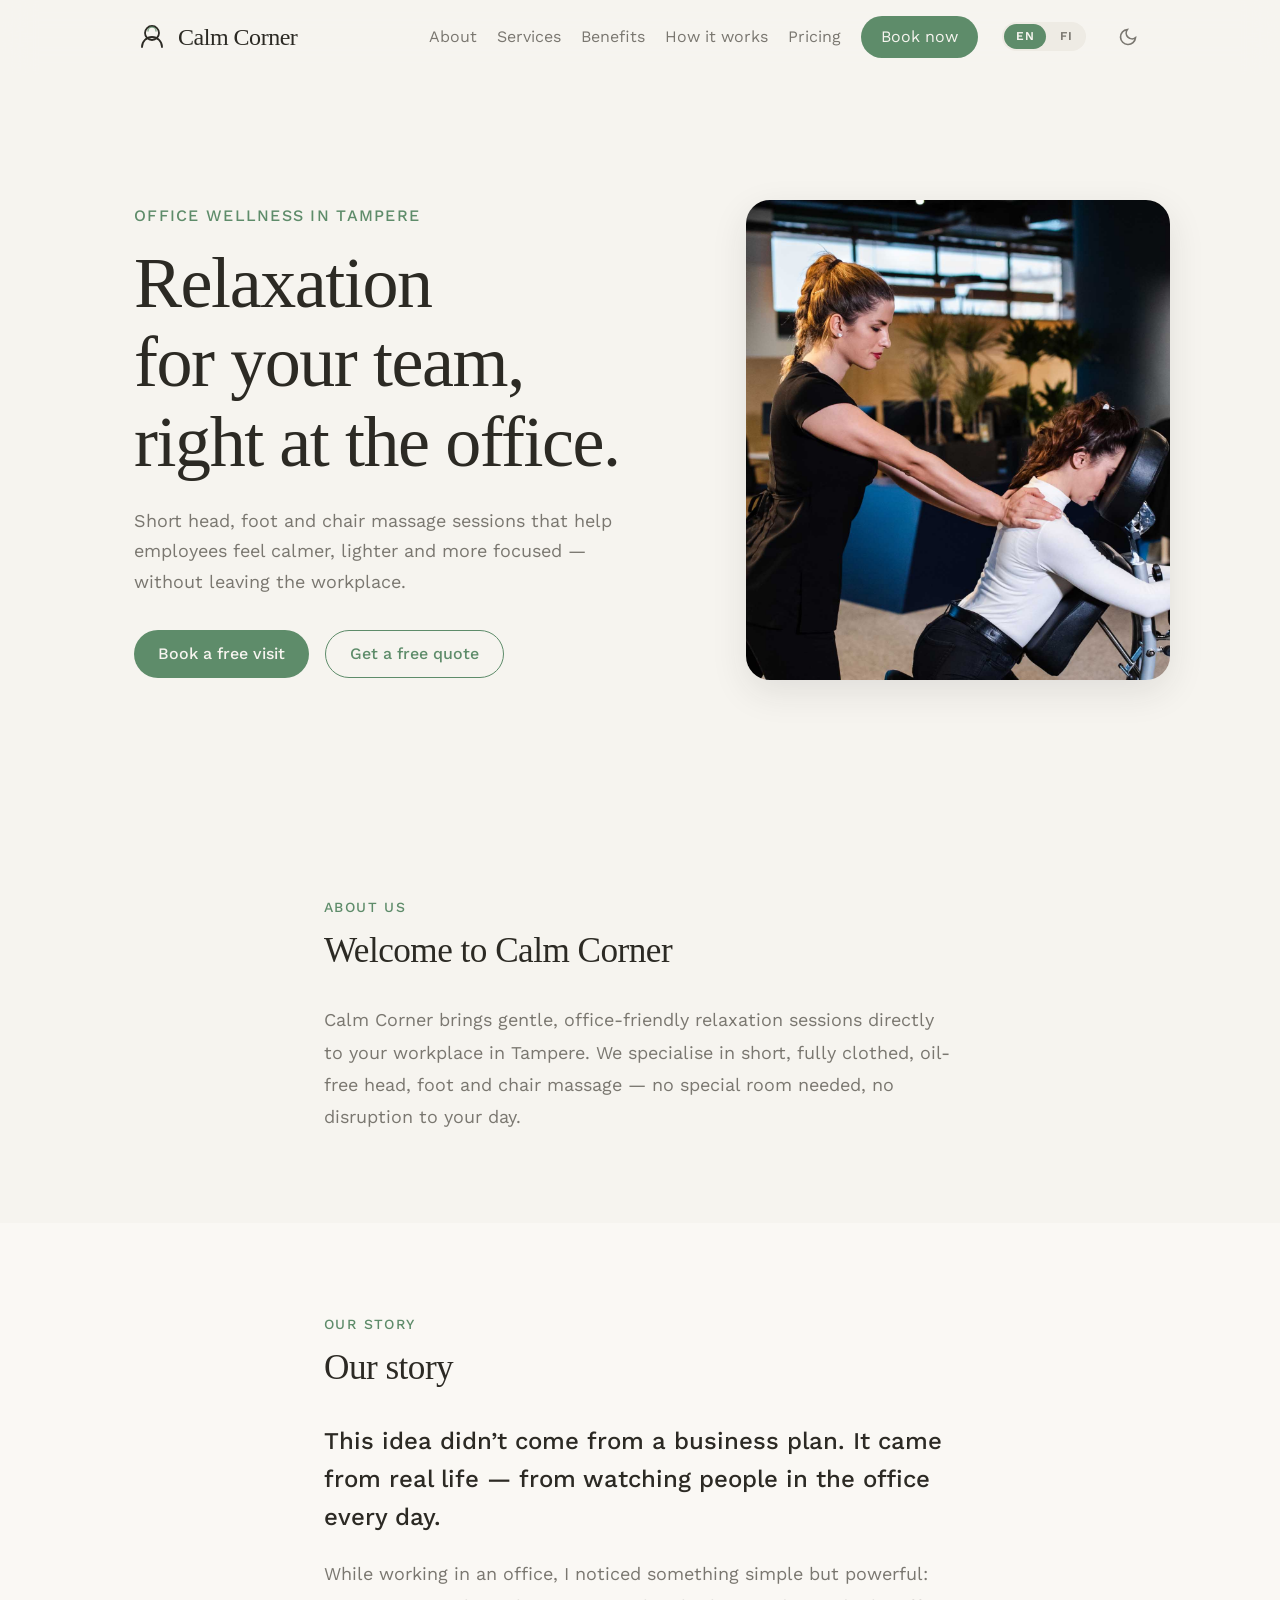
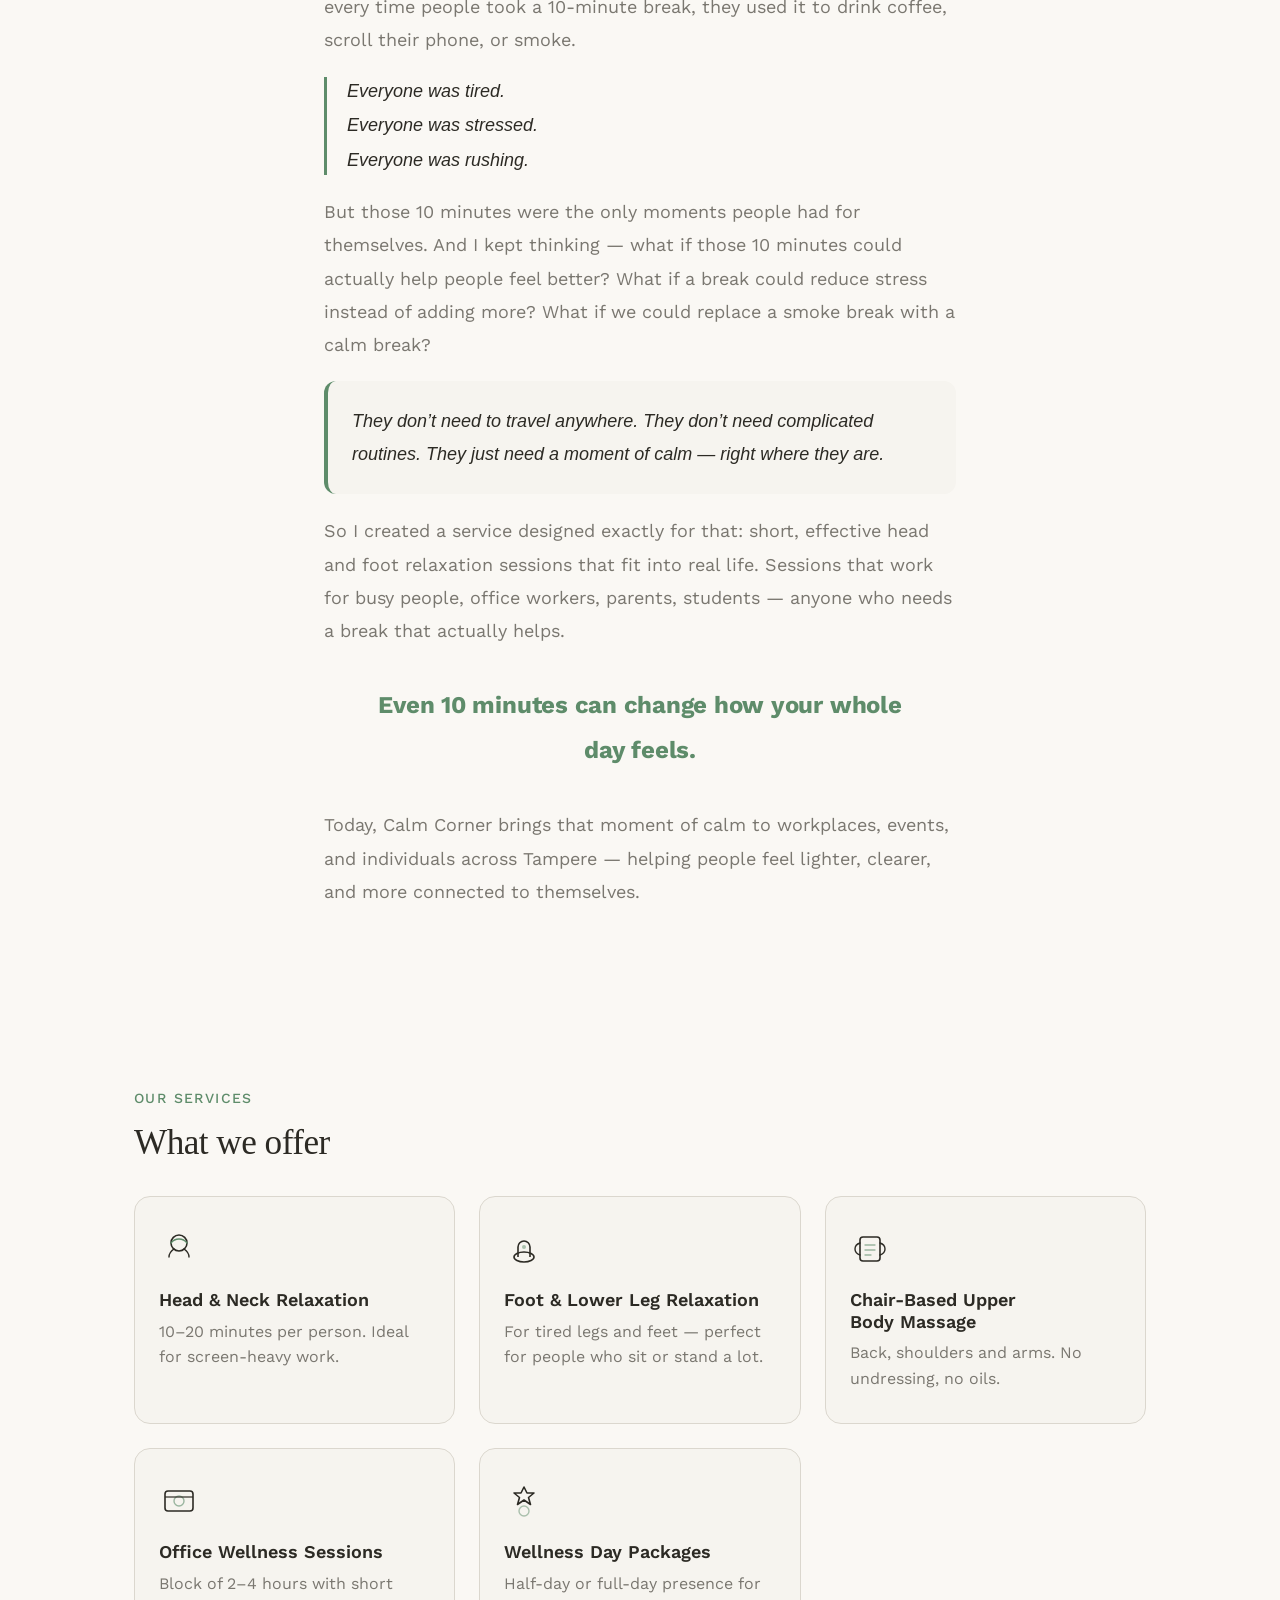
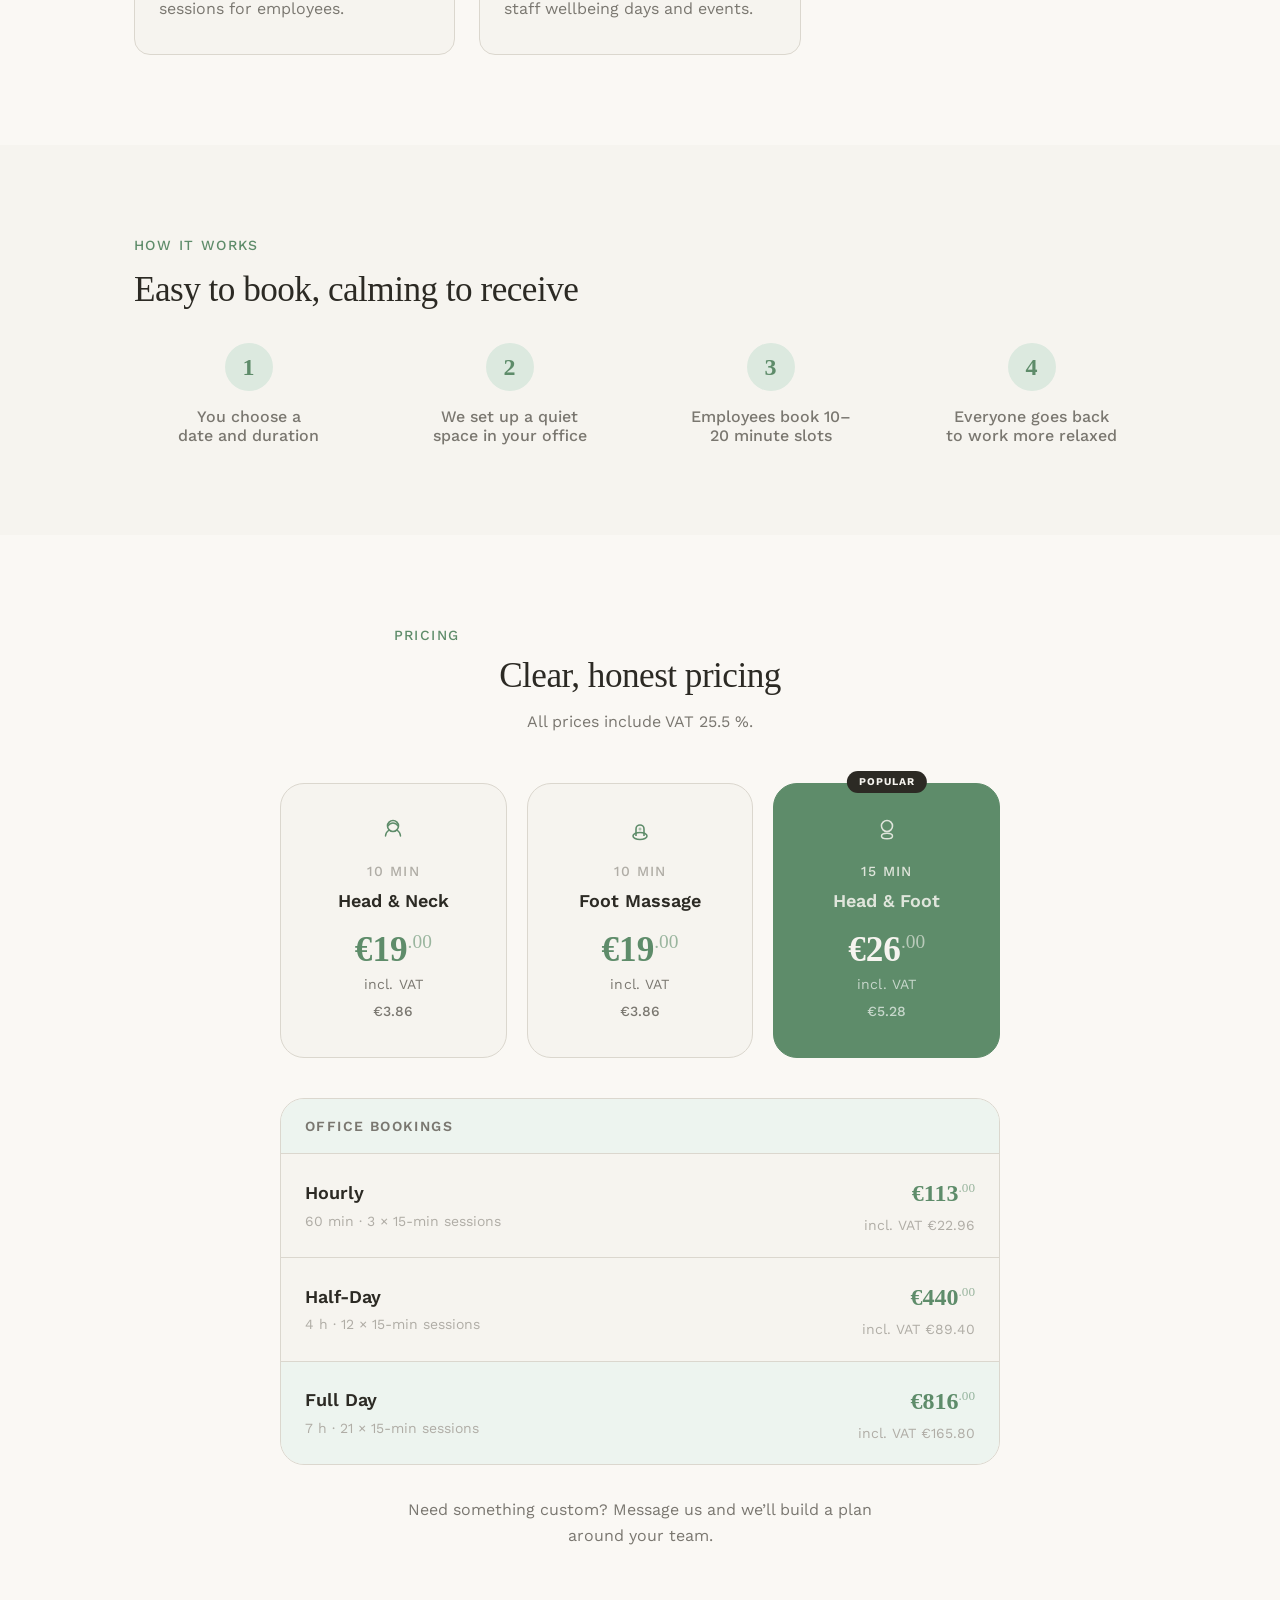
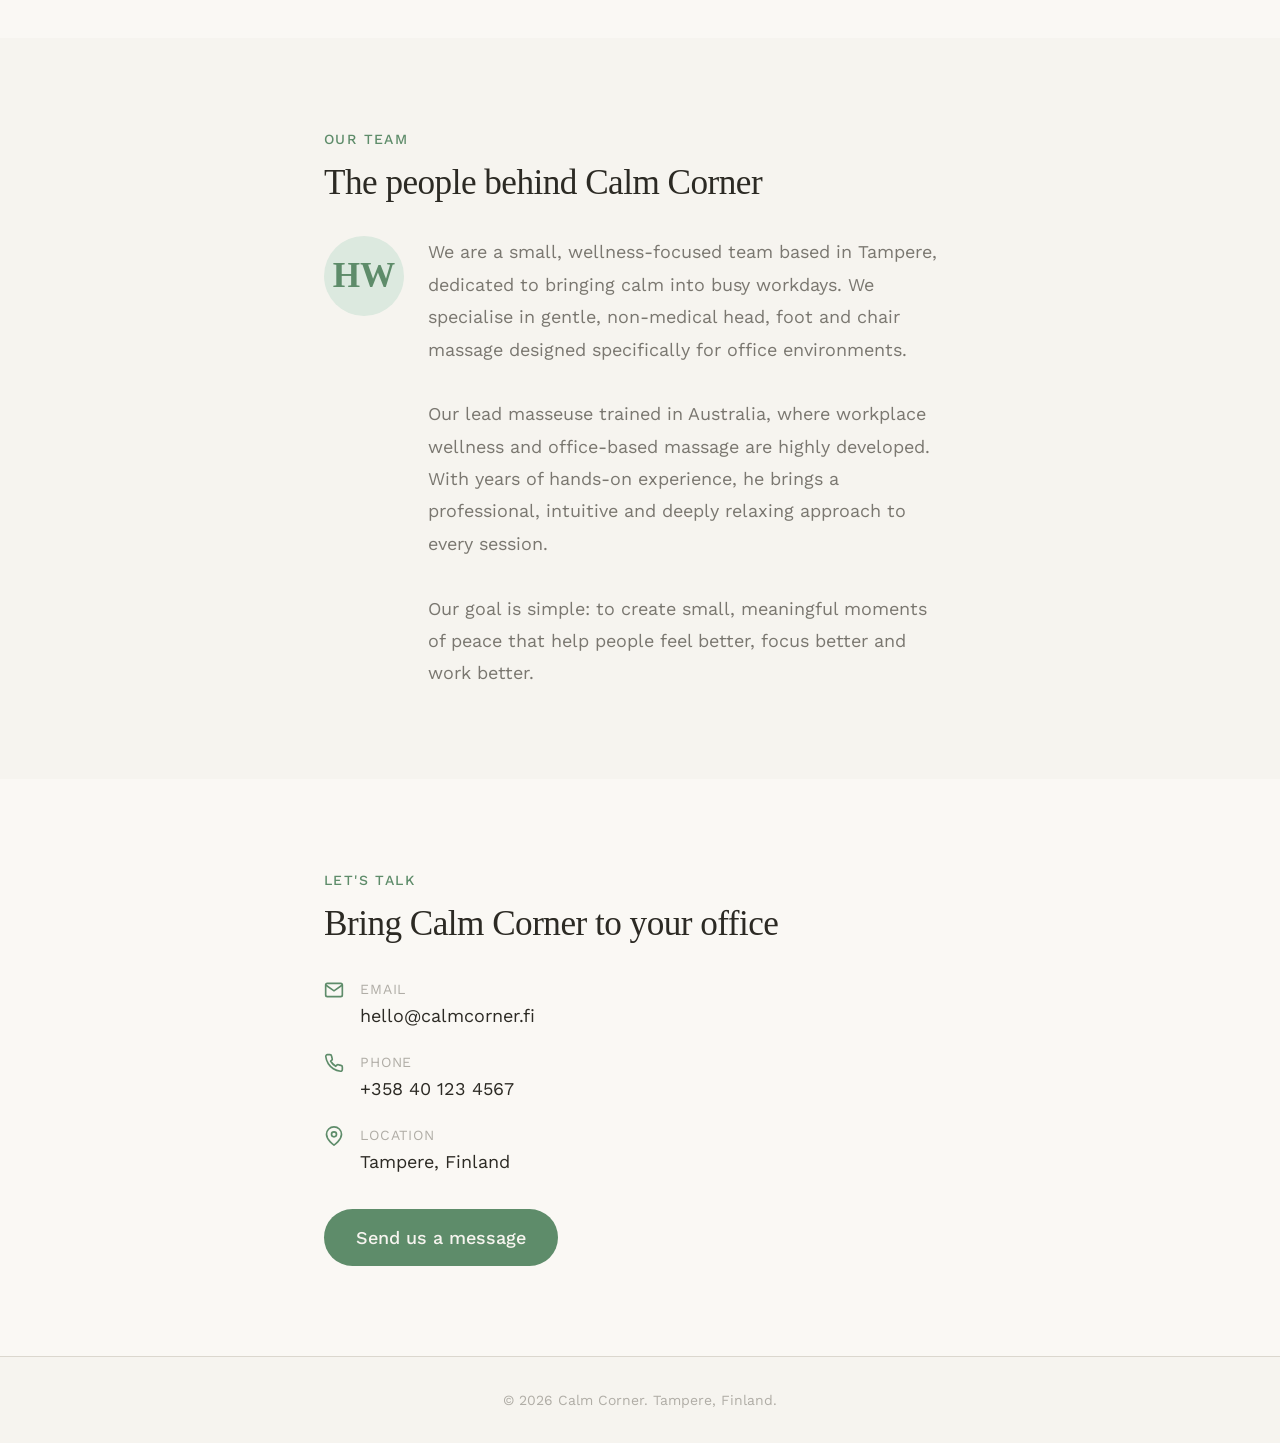
==== commit 98d23896: "Office bookings: 15-min sessions (3/hour, 12 half-day, 21 full day)" ====
--- a/index.html
+++ b/index.html
@@ -237,7 +237,7 @@
             <div class="package-item">
               <div class="package-left">
                 <p class="package-name" data-i18n="pricing.hourly">Hourly</p>
-                <p class="package-meta">60 min &middot; <span data-i18n="pricing.hourly.desc">~5 sessions</span></p>
+                <p class="package-meta">60 min &middot; <span data-i18n="pricing.hourly.desc">3 × 15-min sessions</span></p>
               </div>
               <div class="package-price-wrap">
                 <p class="package-price">&euro;113<span class="session-cents">.00</span></p>
@@ -247,7 +247,7 @@
             <div class="package-item">
               <div class="package-left">
                 <p class="package-name" data-i18n="pricing.halfday">Half-Day</p>
-                <p class="package-meta">4 h &middot; <span data-i18n="pricing.halfday.desc">~20 sessions</span></p>
+                <p class="package-meta">4 h &middot; <span data-i18n="pricing.halfday.desc">12 × 15-min sessions</span></p>
               </div>
               <div class="package-price-wrap">
                 <p class="package-price">&euro;440<span class="session-cents">.00</span></p>
@@ -257,7 +257,7 @@
             <div class="package-item package-item--highlight">
               <div class="package-left">
                 <p class="package-name" data-i18n="pricing.fullday">Full Day</p>
-                <p class="package-meta">7 h &middot; <span data-i18n="pricing.fullday.desc">~35 sessions</span></p>
+                <p class="package-meta">7 h &middot; <span data-i18n="pricing.fullday.desc">21 × 15-min sessions</span></p>
               </div>
               <div class="package-price-wrap">
                 <p class="package-price">&euro;816<span class="session-cents">.00</span></p>
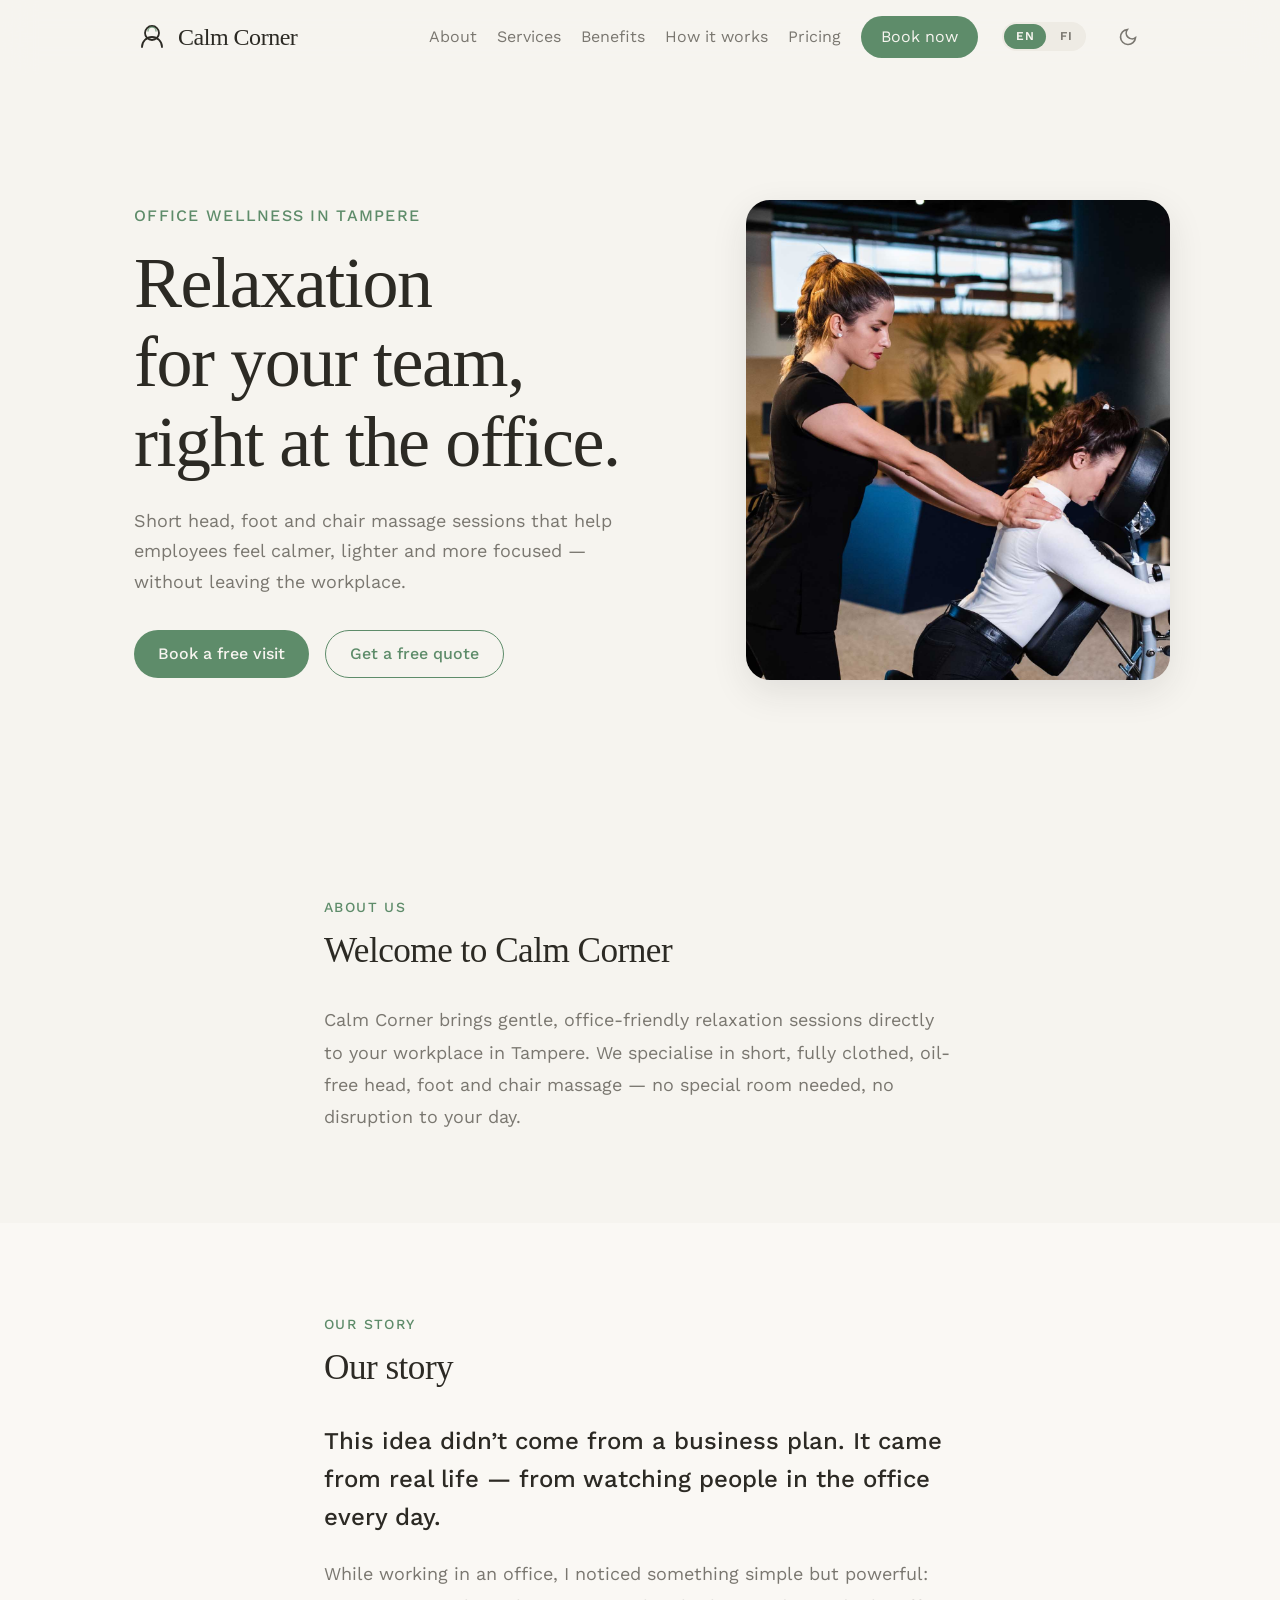
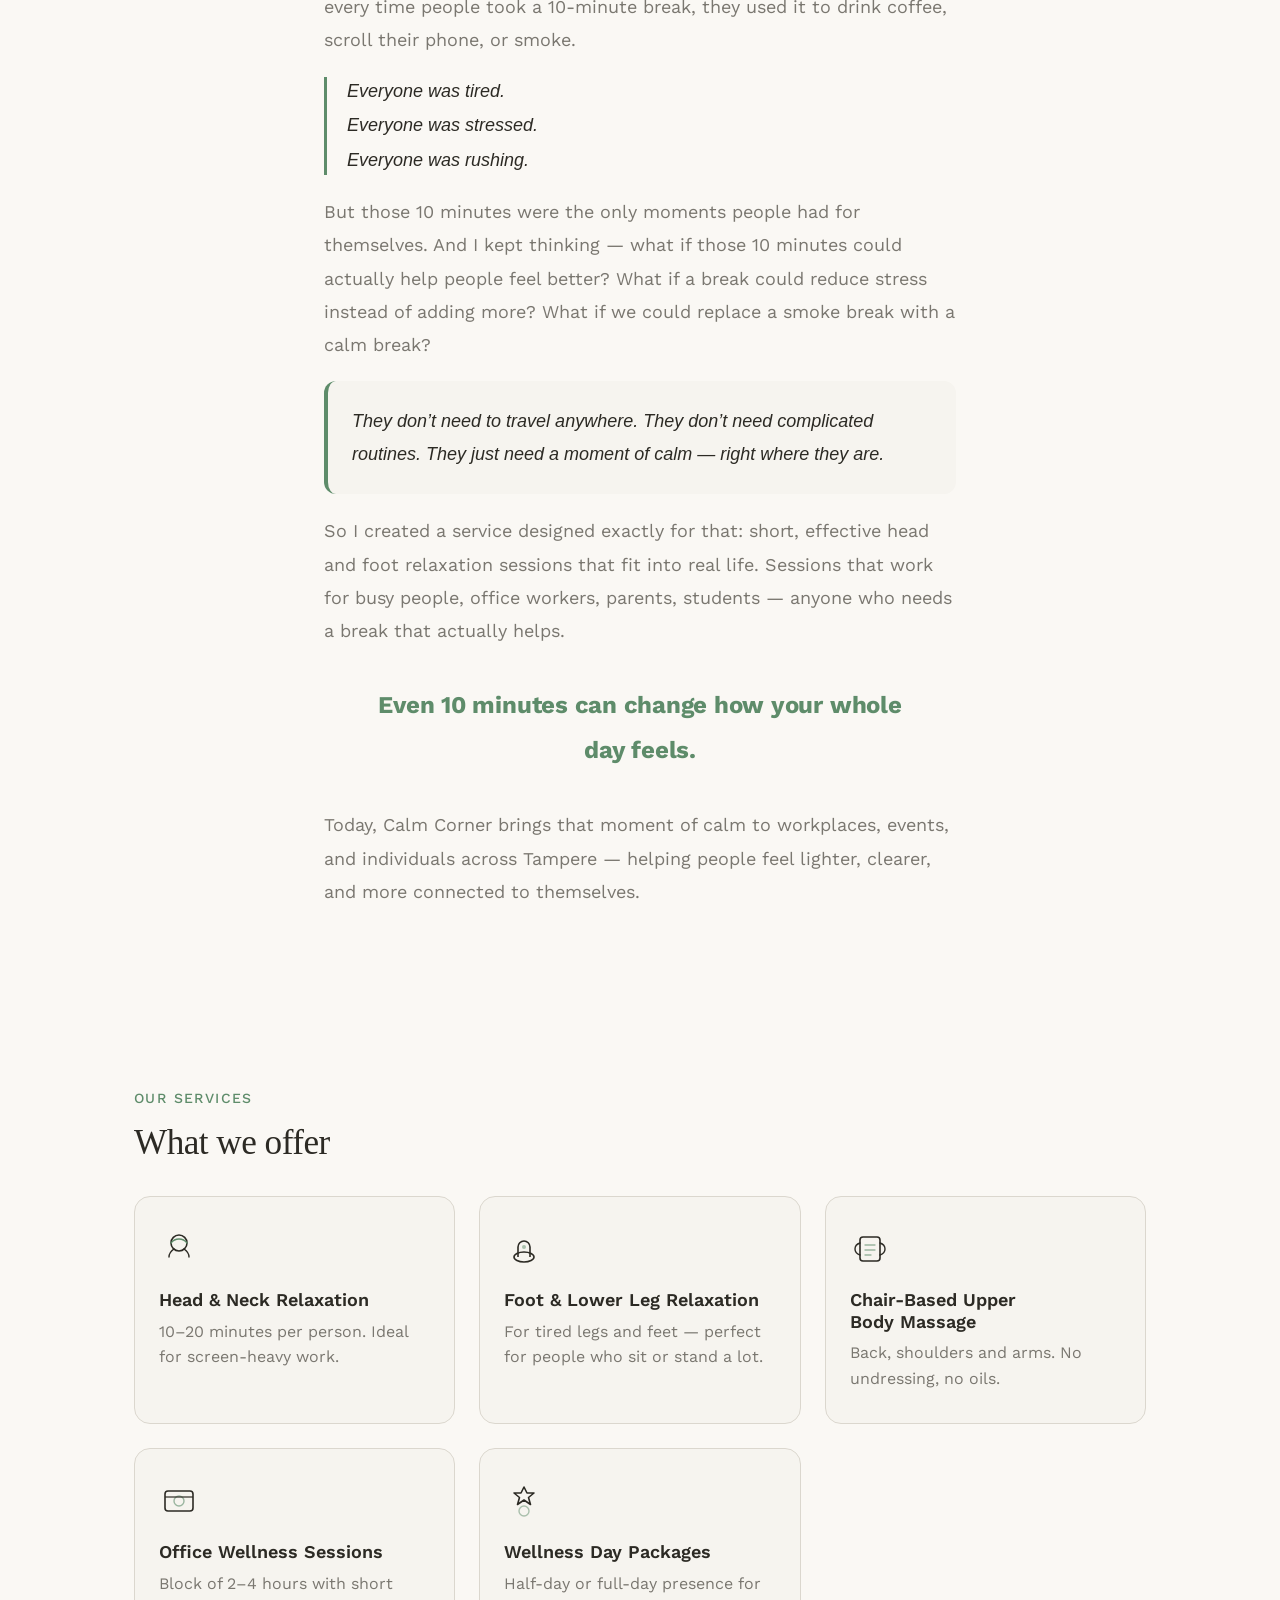
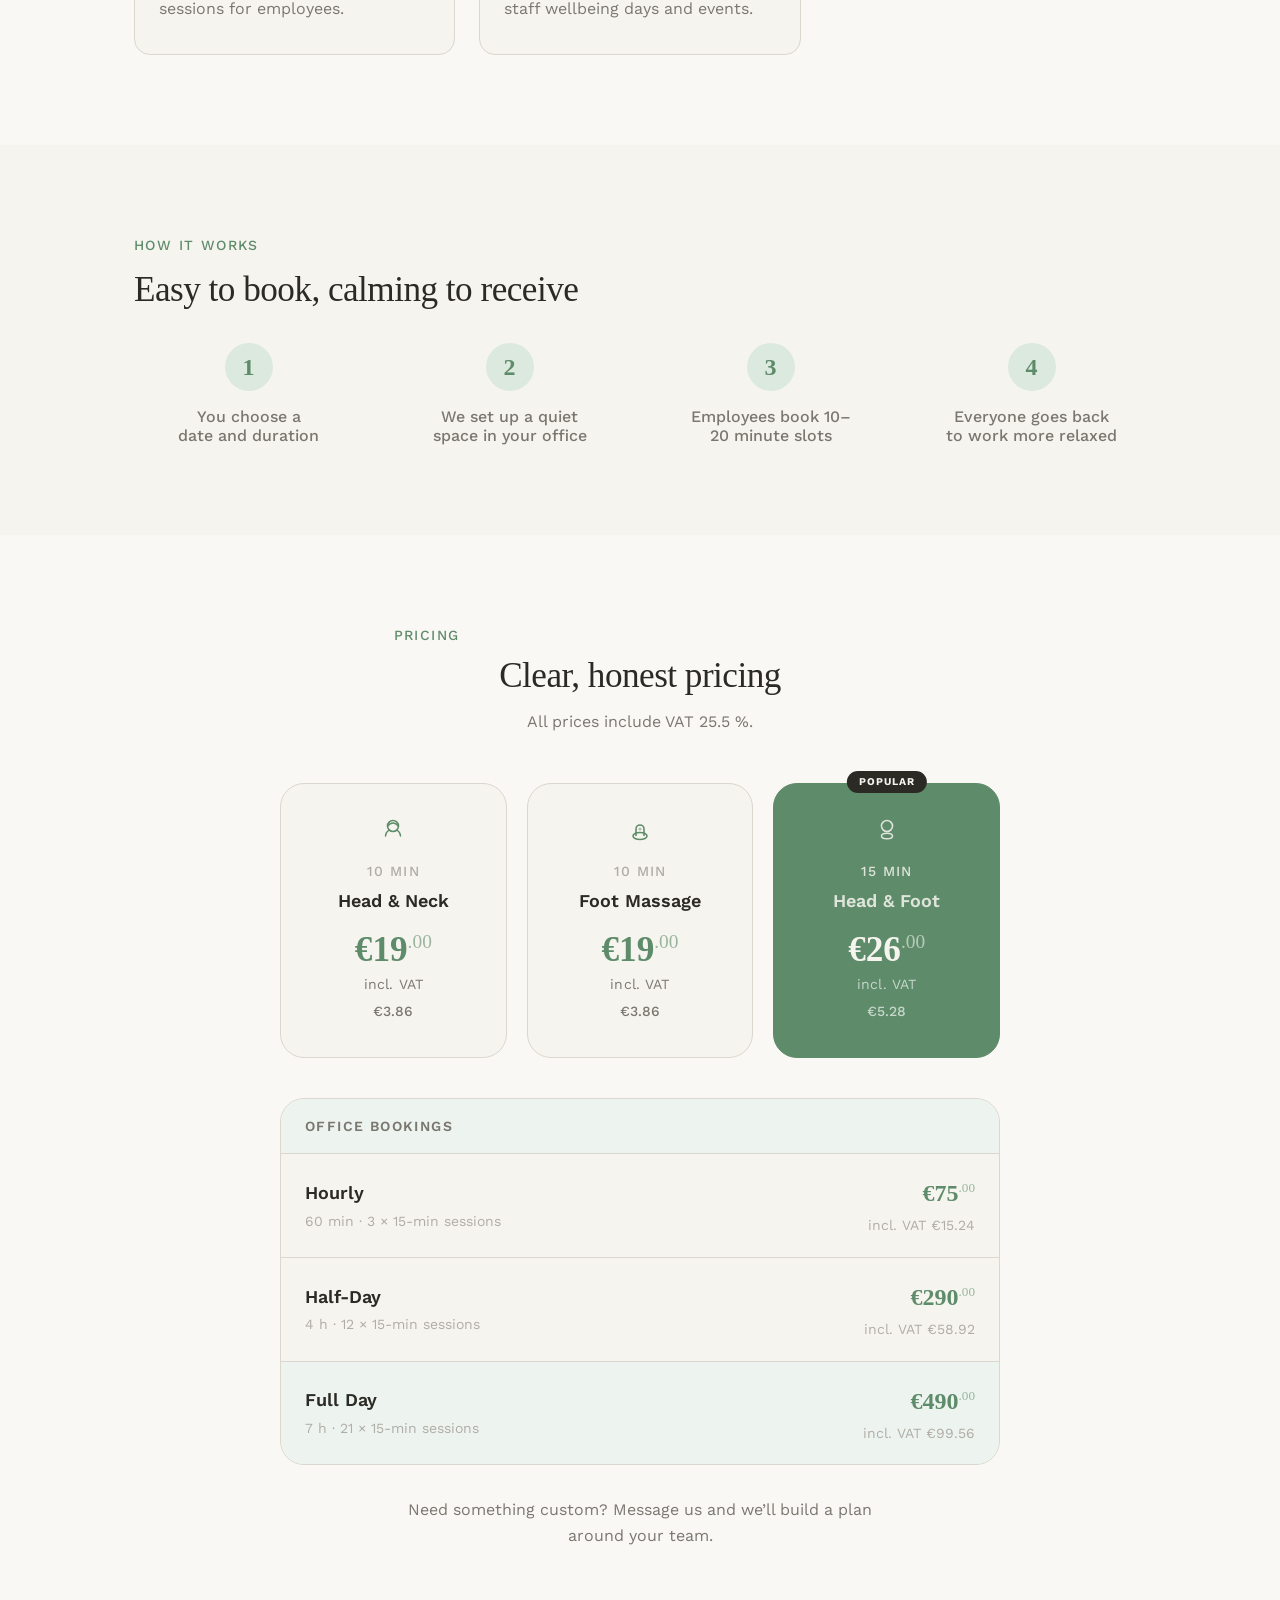
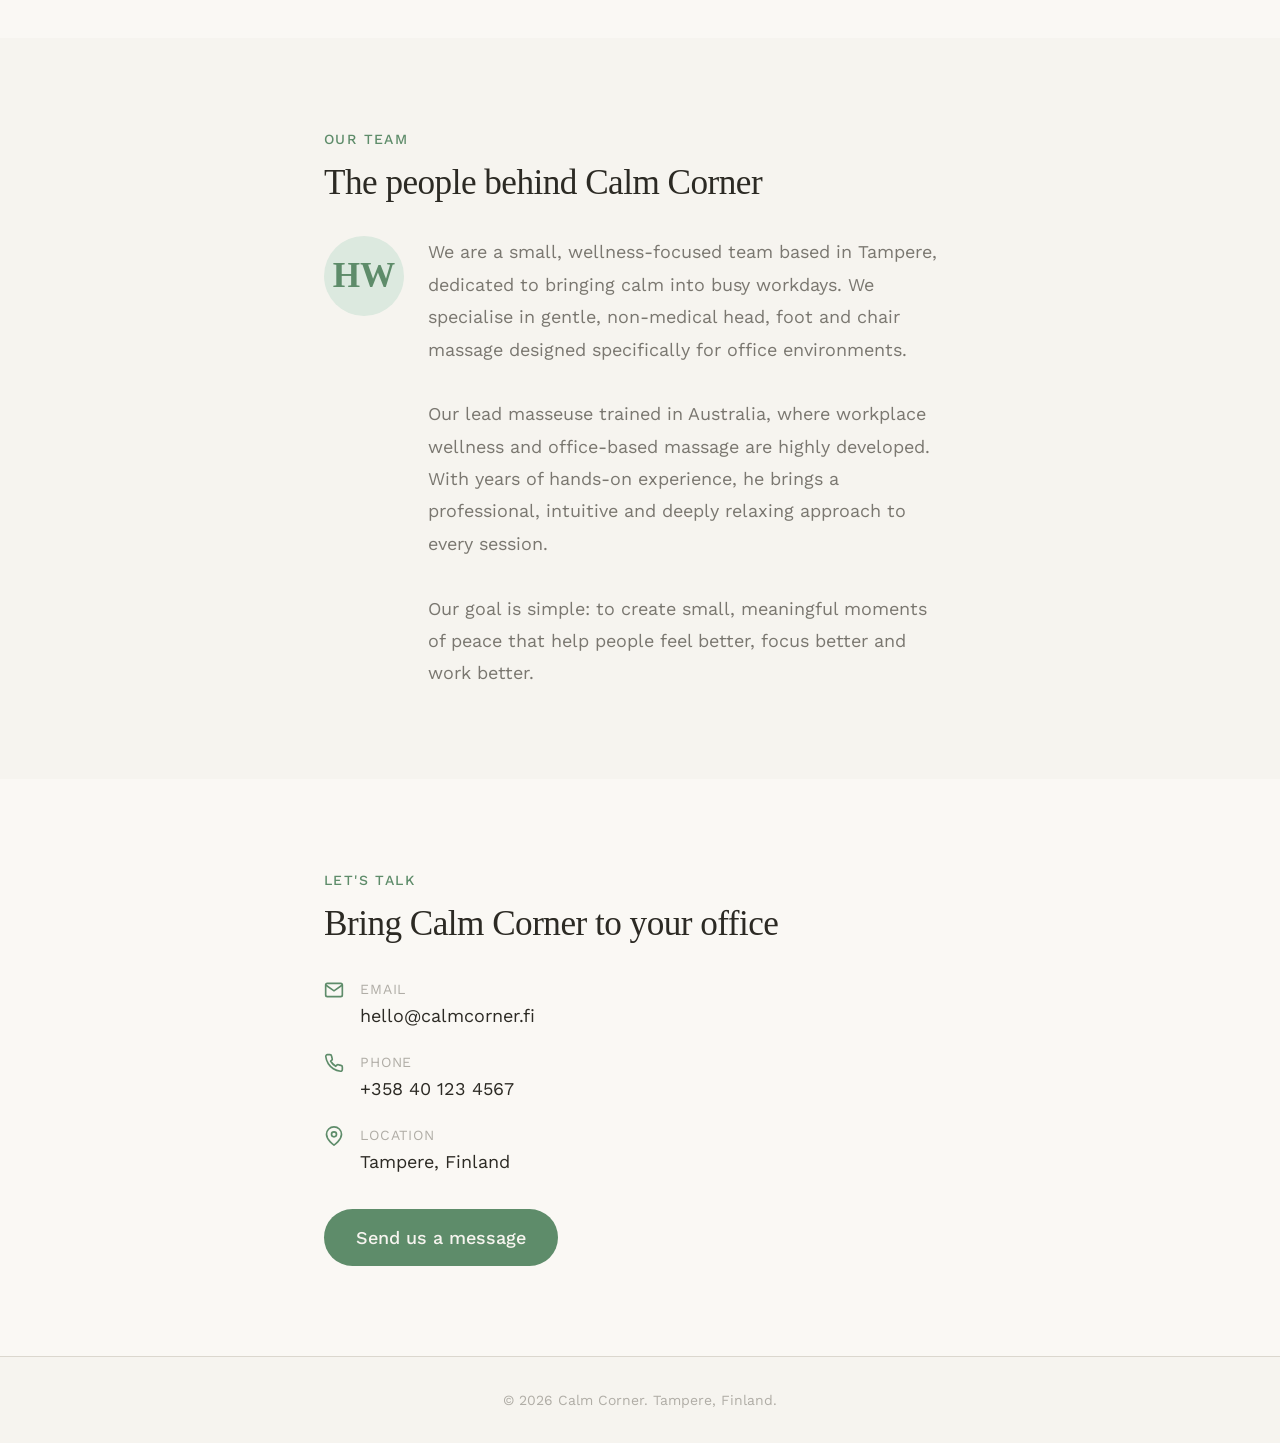
==== commit bf41000d: "Office booking prices: Hourly €75, Half-Day €290, Full Day €490" ====
--- a/index.html
+++ b/index.html
@@ -240,8 +240,8 @@
                 <p class="package-meta">60 min &middot; <span data-i18n="pricing.hourly.desc">3 × 15-min sessions</span></p>
               </div>
               <div class="package-price-wrap">
-                <p class="package-price">&euro;113<span class="session-cents">.00</span></p>
-                <p class="package-vat"><span data-i18n="pricing.vat.prefix">incl. VAT</span> &euro;22.96</p>
+                <p class="package-price">&euro;75<span class="session-cents">.00</span></p>
+                <p class="package-vat"><span data-i18n="pricing.vat.prefix">incl. VAT</span> &euro;15.24</p>
               </div>
             </div>
             <div class="package-item">
@@ -250,8 +250,8 @@
                 <p class="package-meta">4 h &middot; <span data-i18n="pricing.halfday.desc">12 × 15-min sessions</span></p>
               </div>
               <div class="package-price-wrap">
-                <p class="package-price">&euro;440<span class="session-cents">.00</span></p>
-                <p class="package-vat"><span data-i18n="pricing.vat.prefix">incl. VAT</span> &euro;89.40</p>
+                <p class="package-price">&euro;290<span class="session-cents">.00</span></p>
+                <p class="package-vat"><span data-i18n="pricing.vat.prefix">incl. VAT</span> &euro;58.92</p>
               </div>
             </div>
             <div class="package-item package-item--highlight">
@@ -260,8 +260,8 @@
                 <p class="package-meta">7 h &middot; <span data-i18n="pricing.fullday.desc">21 × 15-min sessions</span></p>
               </div>
               <div class="package-price-wrap">
-                <p class="package-price">&euro;816<span class="session-cents">.00</span></p>
-                <p class="package-vat"><span data-i18n="pricing.vat.prefix">incl. VAT</span> &euro;165.80</p>
+                <p class="package-price">&euro;490<span class="session-cents">.00</span></p>
+                <p class="package-vat"><span data-i18n="pricing.vat.prefix">incl. VAT</span> &euro;99.56</p>
               </div>
             </div>
           </div>
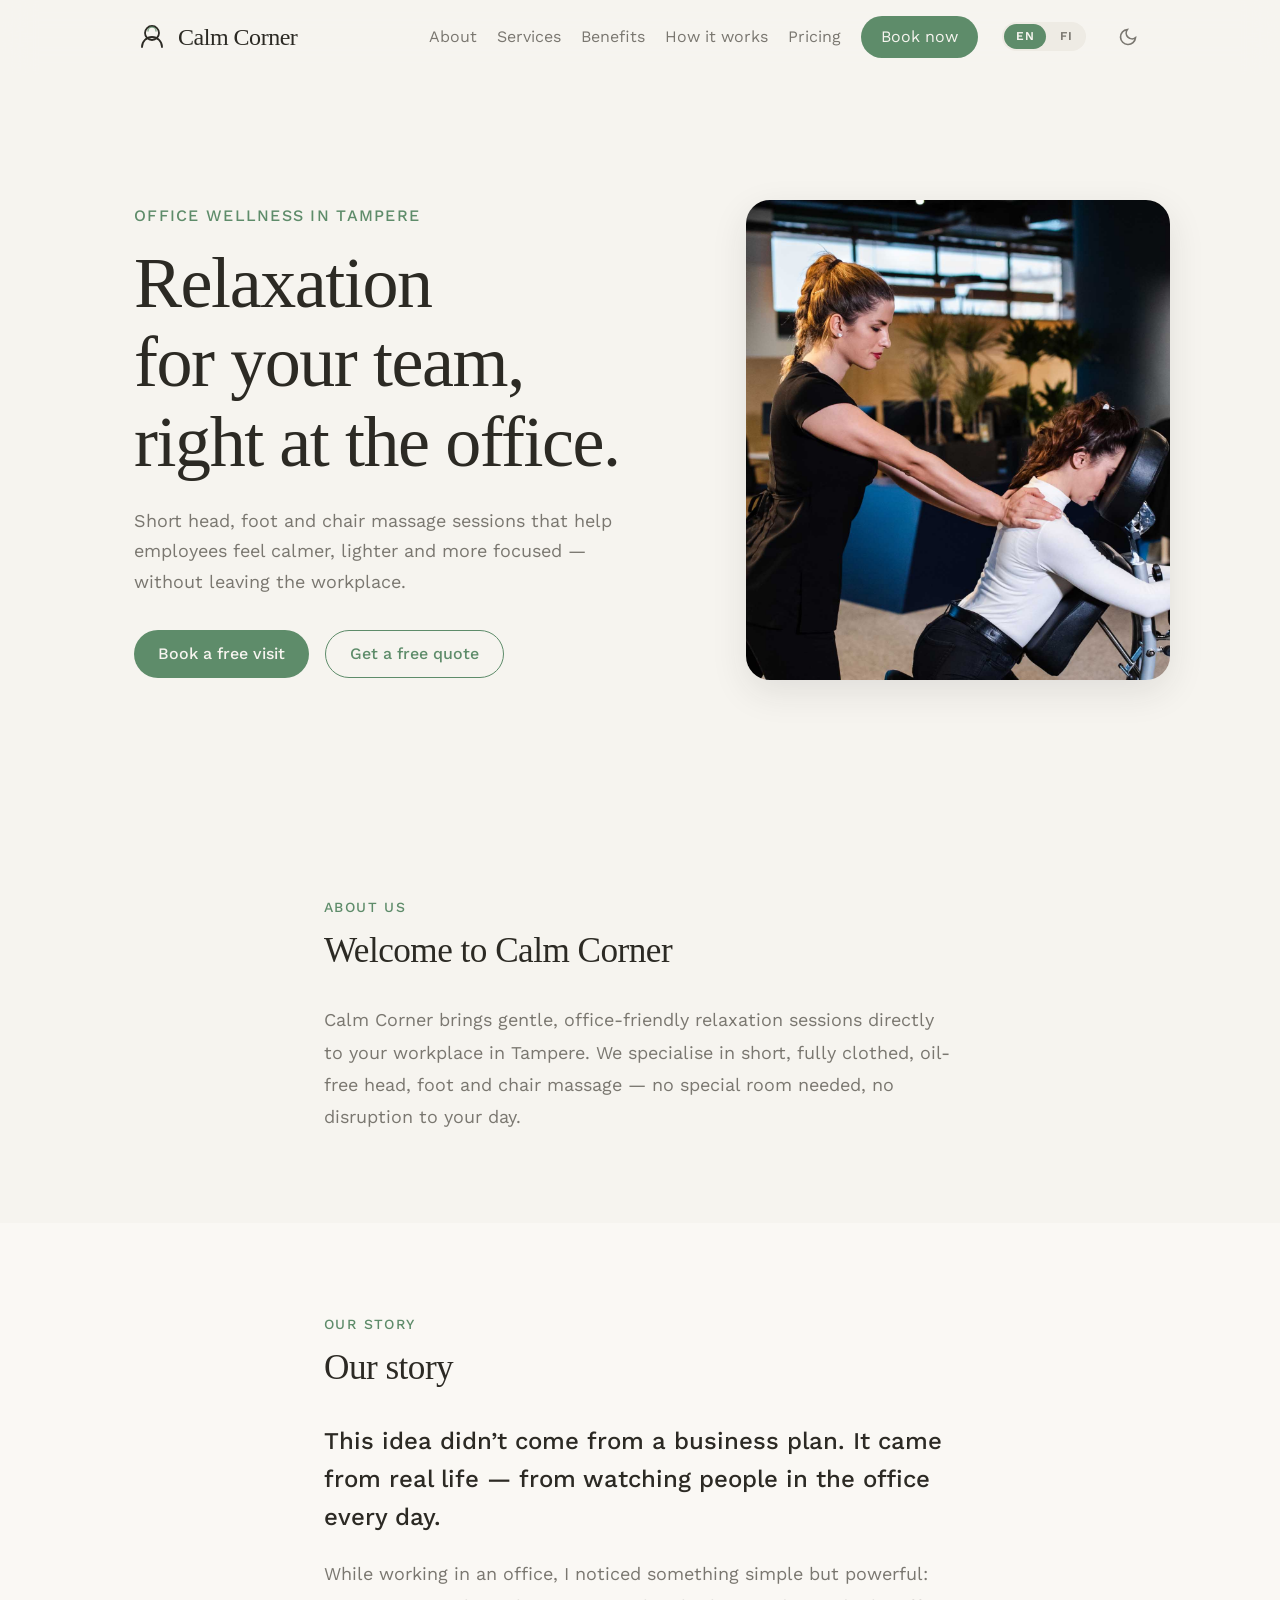
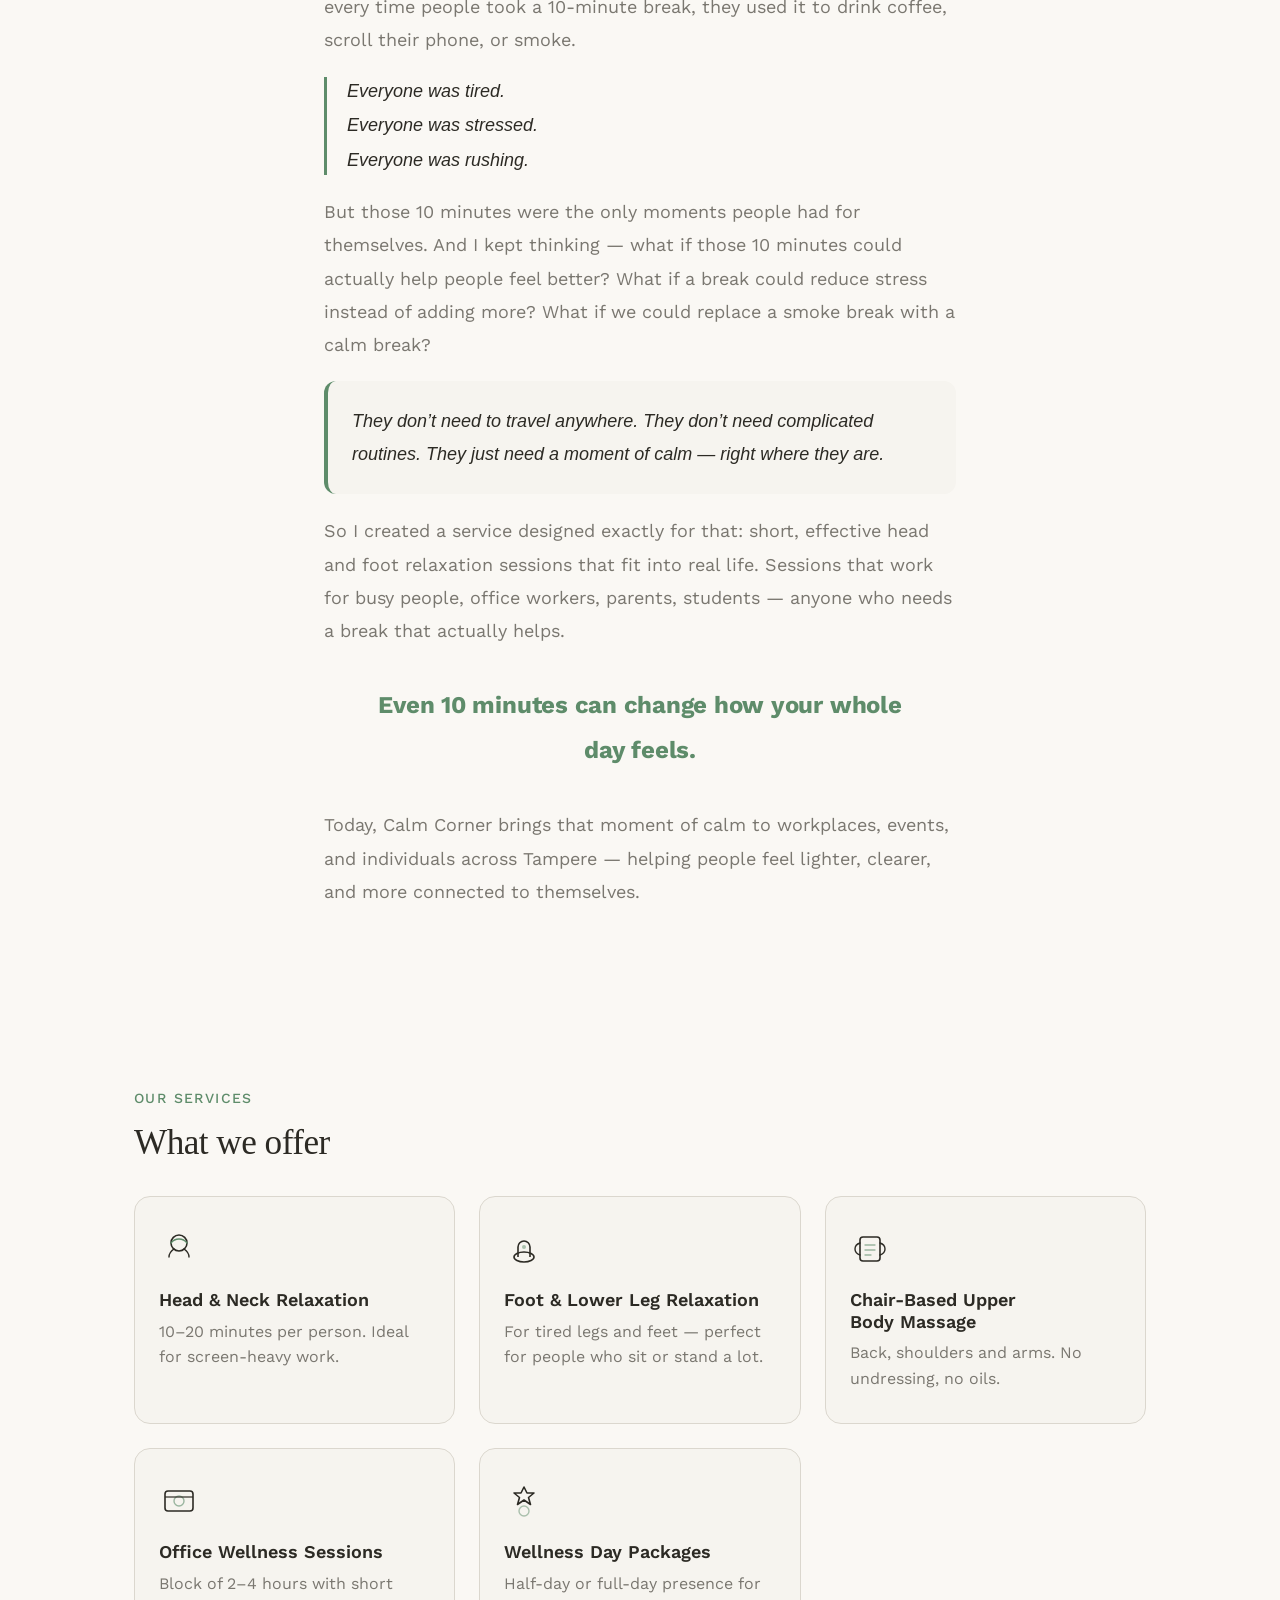
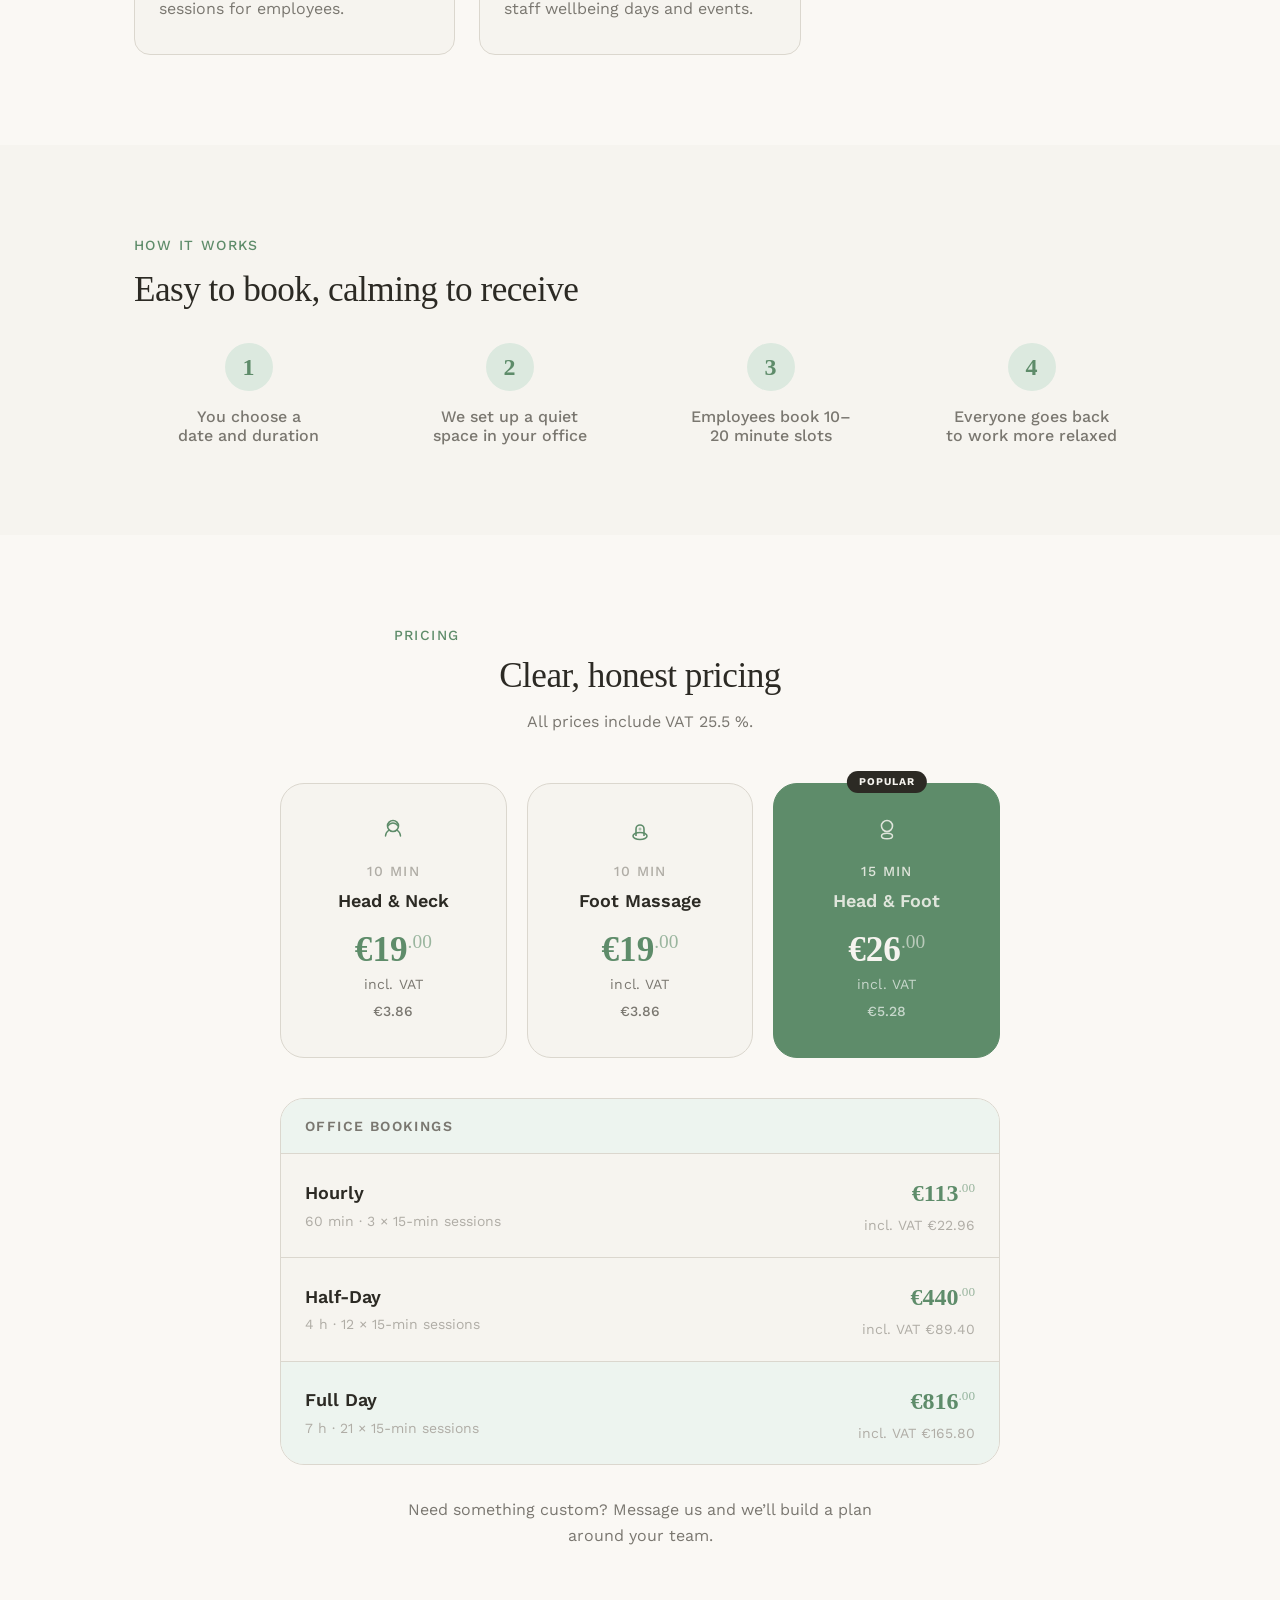
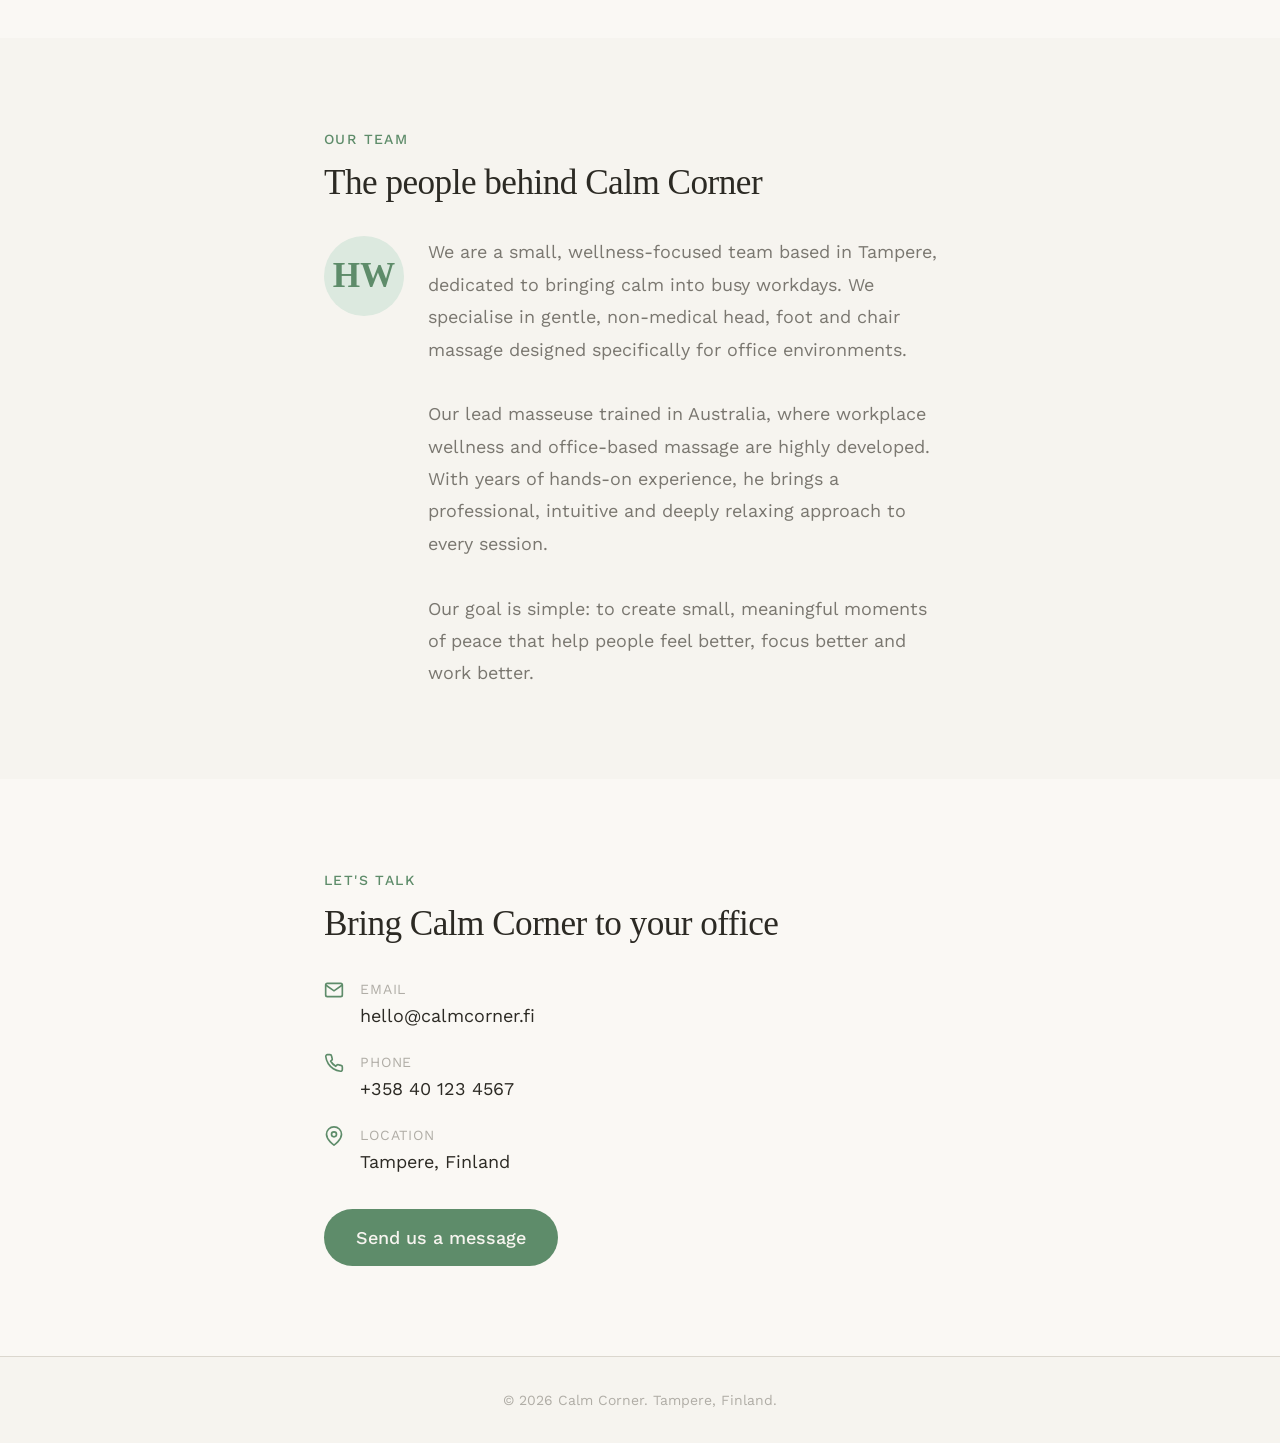
==== commit 1df69ce8: "Office booking prices: Hourly €113, Half-Day €440, Full Day €816 Co-authored-by: Perplexity <noreply" ====
--- a/index.html
+++ b/index.html
@@ -240,8 +240,8 @@
                 <p class="package-meta">60 min &middot; <span data-i18n="pricing.hourly.desc">3 × 15-min sessions</span></p>
               </div>
               <div class="package-price-wrap">
-                <p class="package-price">&euro;75<span class="session-cents">.00</span></p>
-                <p class="package-vat"><span data-i18n="pricing.vat.prefix">incl. VAT</span> &euro;15.24</p>
+                <p class="package-price">&euro;113<span class="session-cents">.00</span></p>
+                <p class="package-vat"><span data-i18n="pricing.vat.prefix">incl. VAT</span> &euro;22.96</p>
               </div>
             </div>
             <div class="package-item">
@@ -250,8 +250,8 @@
                 <p class="package-meta">4 h &middot; <span data-i18n="pricing.halfday.desc">12 × 15-min sessions</span></p>
               </div>
               <div class="package-price-wrap">
-                <p class="package-price">&euro;290<span class="session-cents">.00</span></p>
-                <p class="package-vat"><span data-i18n="pricing.vat.prefix">incl. VAT</span> &euro;58.92</p>
+                <p class="package-price">&euro;440<span class="session-cents">.00</span></p>
+                <p class="package-vat"><span data-i18n="pricing.vat.prefix">incl. VAT</span> &euro;89.40</p>
               </div>
             </div>
             <div class="package-item package-item--highlight">
@@ -260,8 +260,8 @@
                 <p class="package-meta">7 h &middot; <span data-i18n="pricing.fullday.desc">21 × 15-min sessions</span></p>
               </div>
               <div class="package-price-wrap">
-                <p class="package-price">&euro;490<span class="session-cents">.00</span></p>
-                <p class="package-vat"><span data-i18n="pricing.vat.prefix">incl. VAT</span> &euro;99.56</p>
+                <p class="package-price">&euro;816<span class="session-cents">.00</span></p>
+                <p class="package-vat"><span data-i18n="pricing.vat.prefix">incl. VAT</span> &euro;165.80</p>
               </div>
             </div>
           </div>
